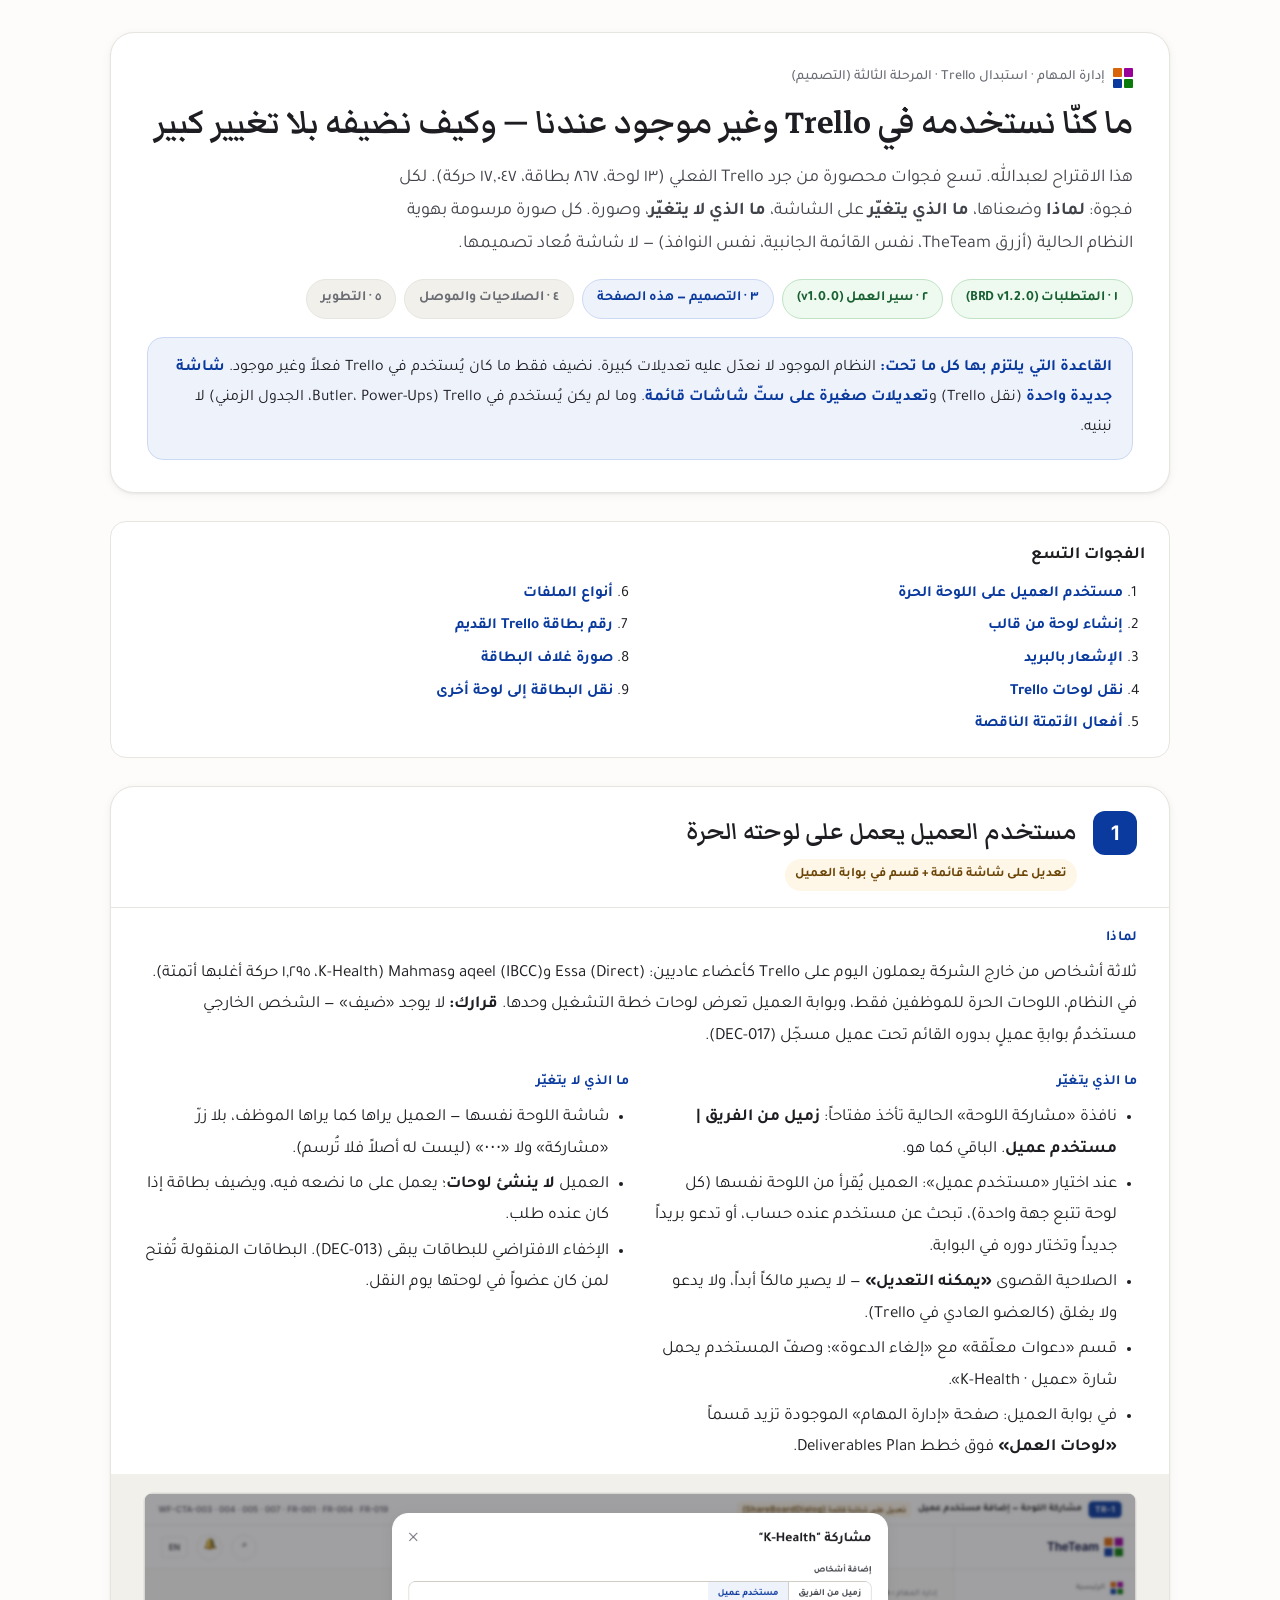
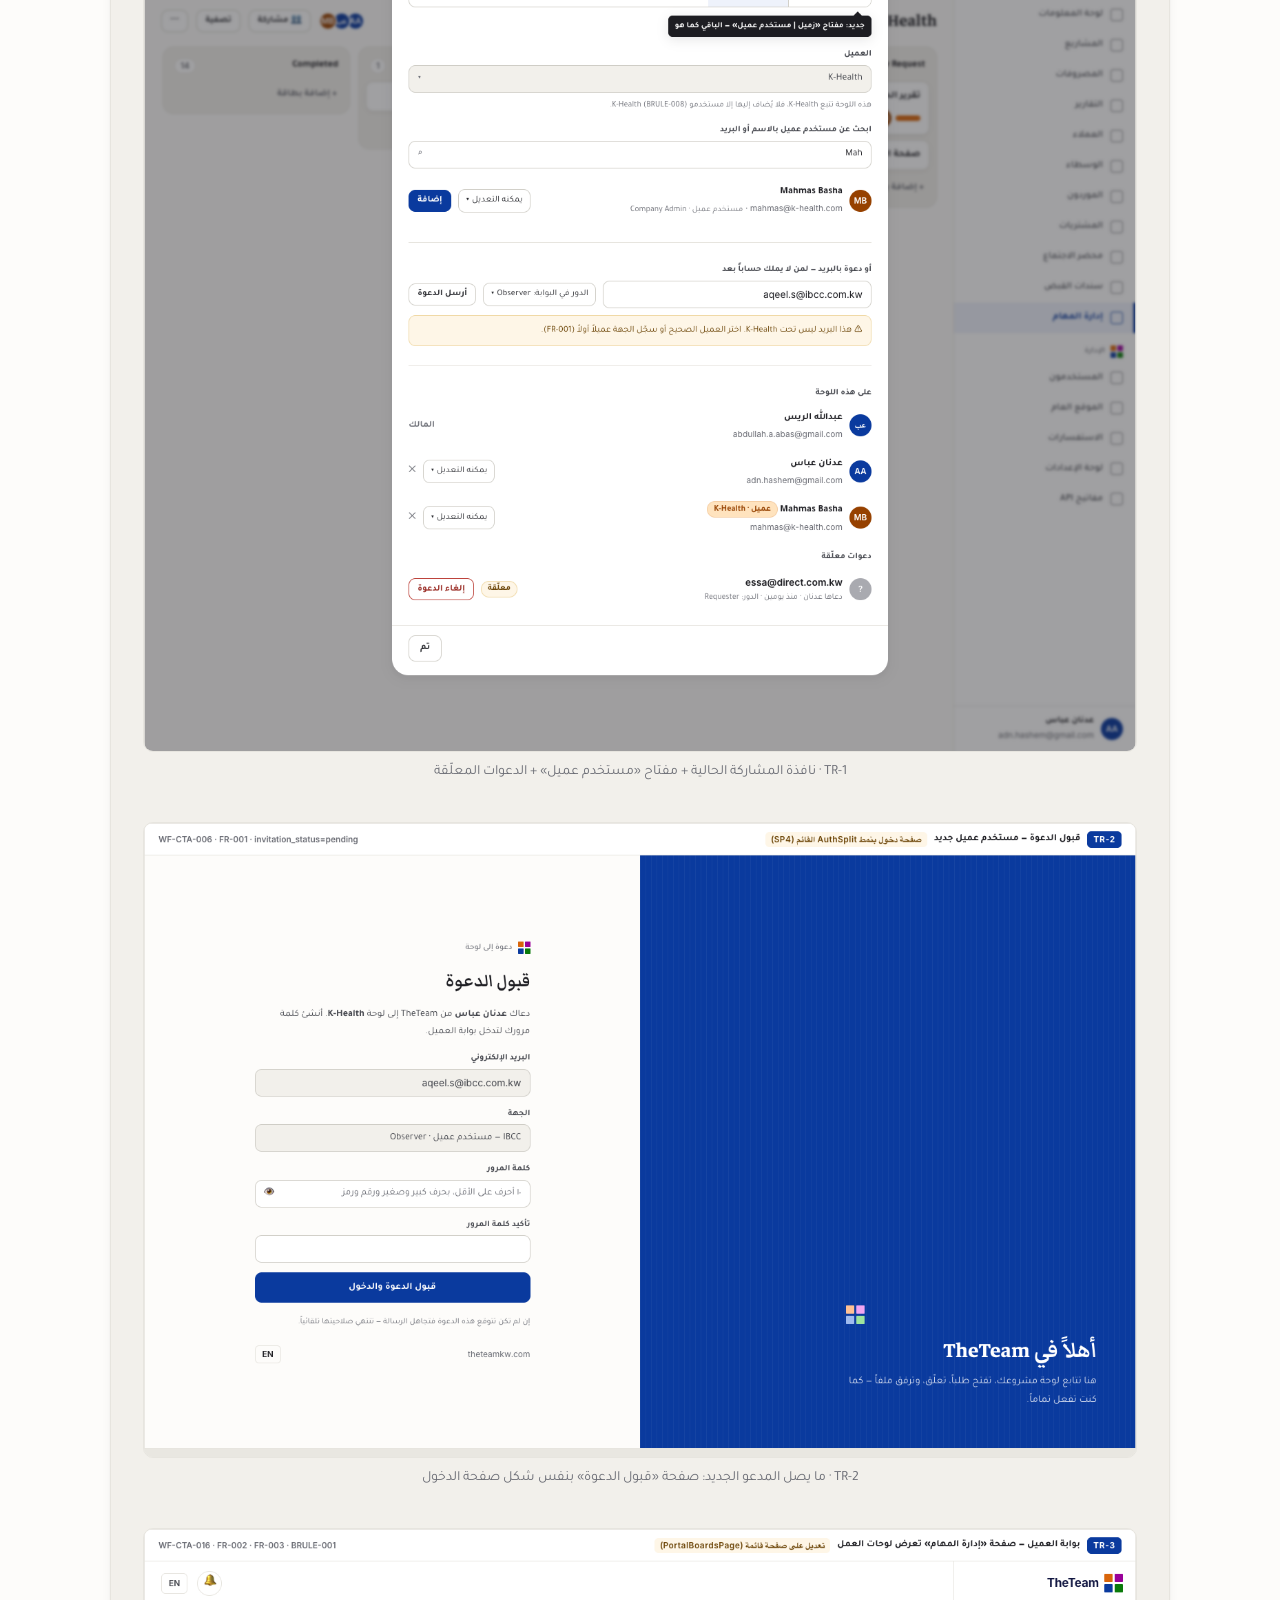
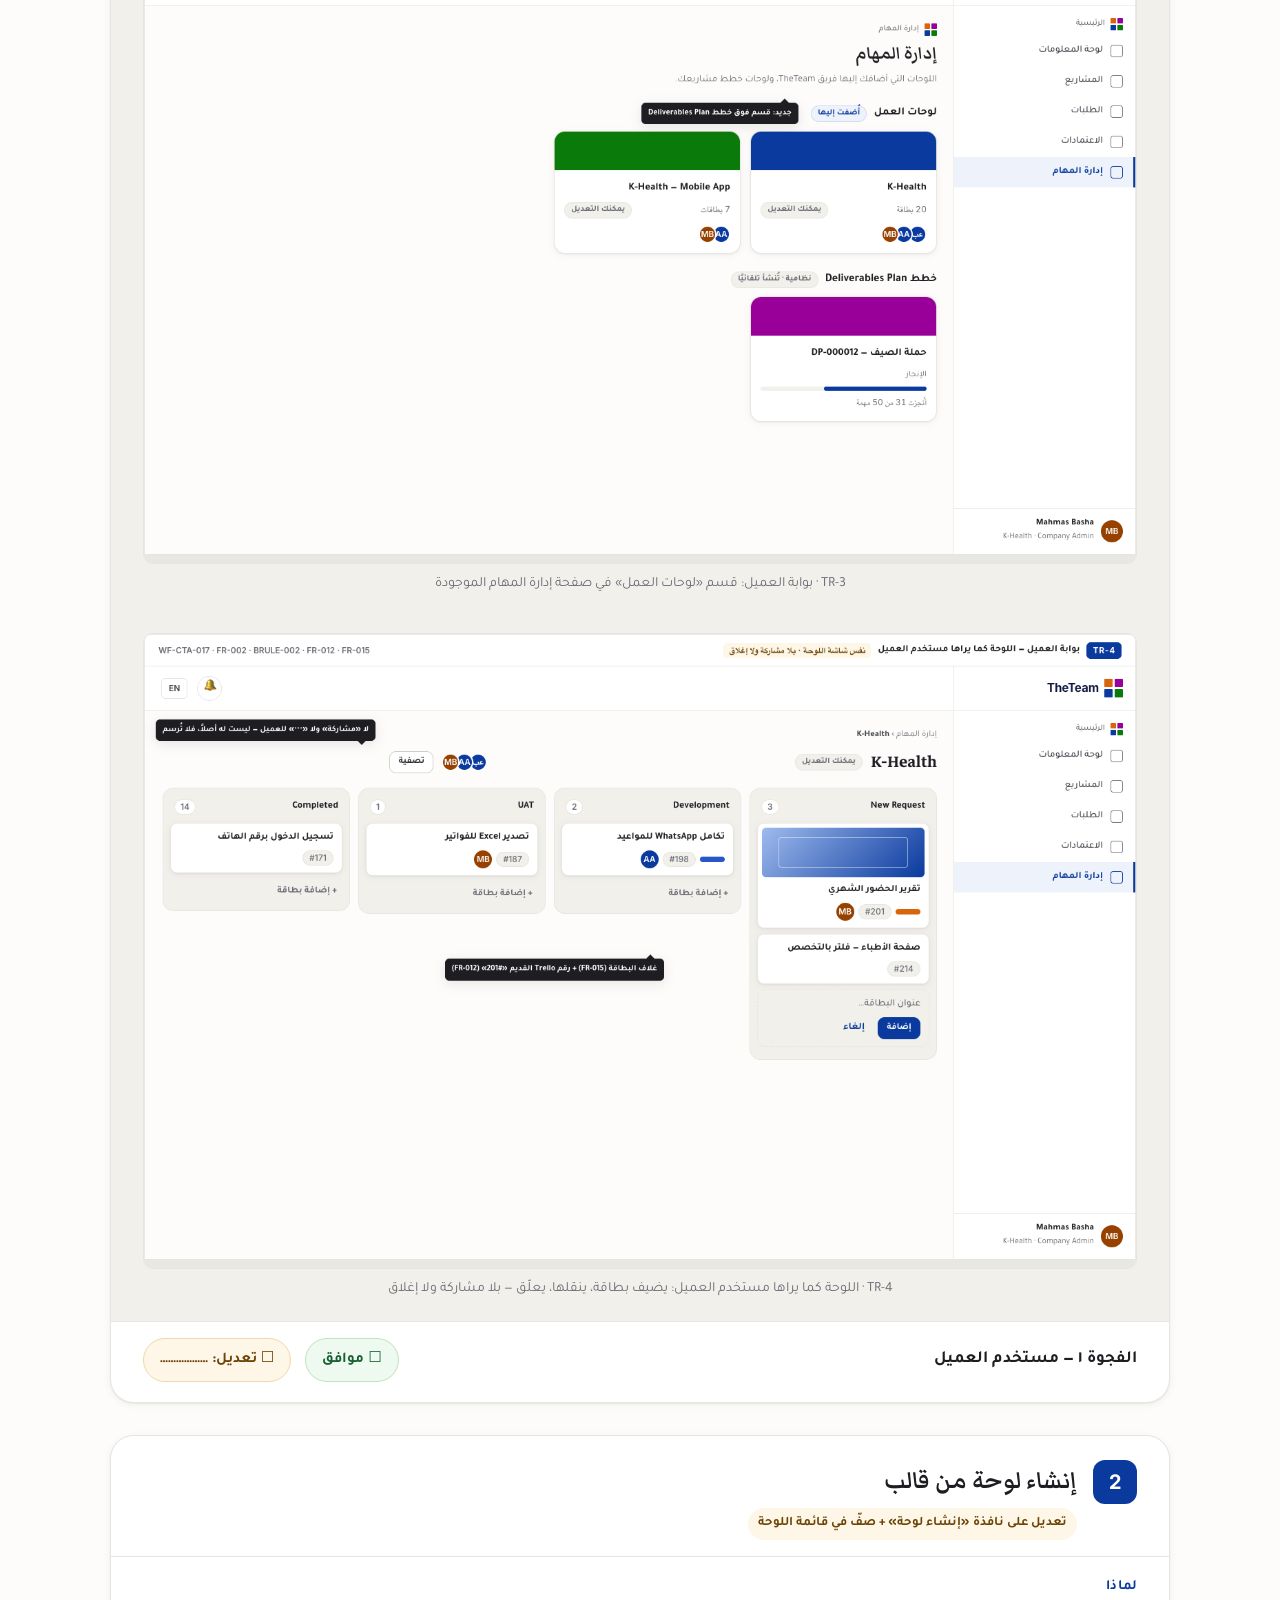
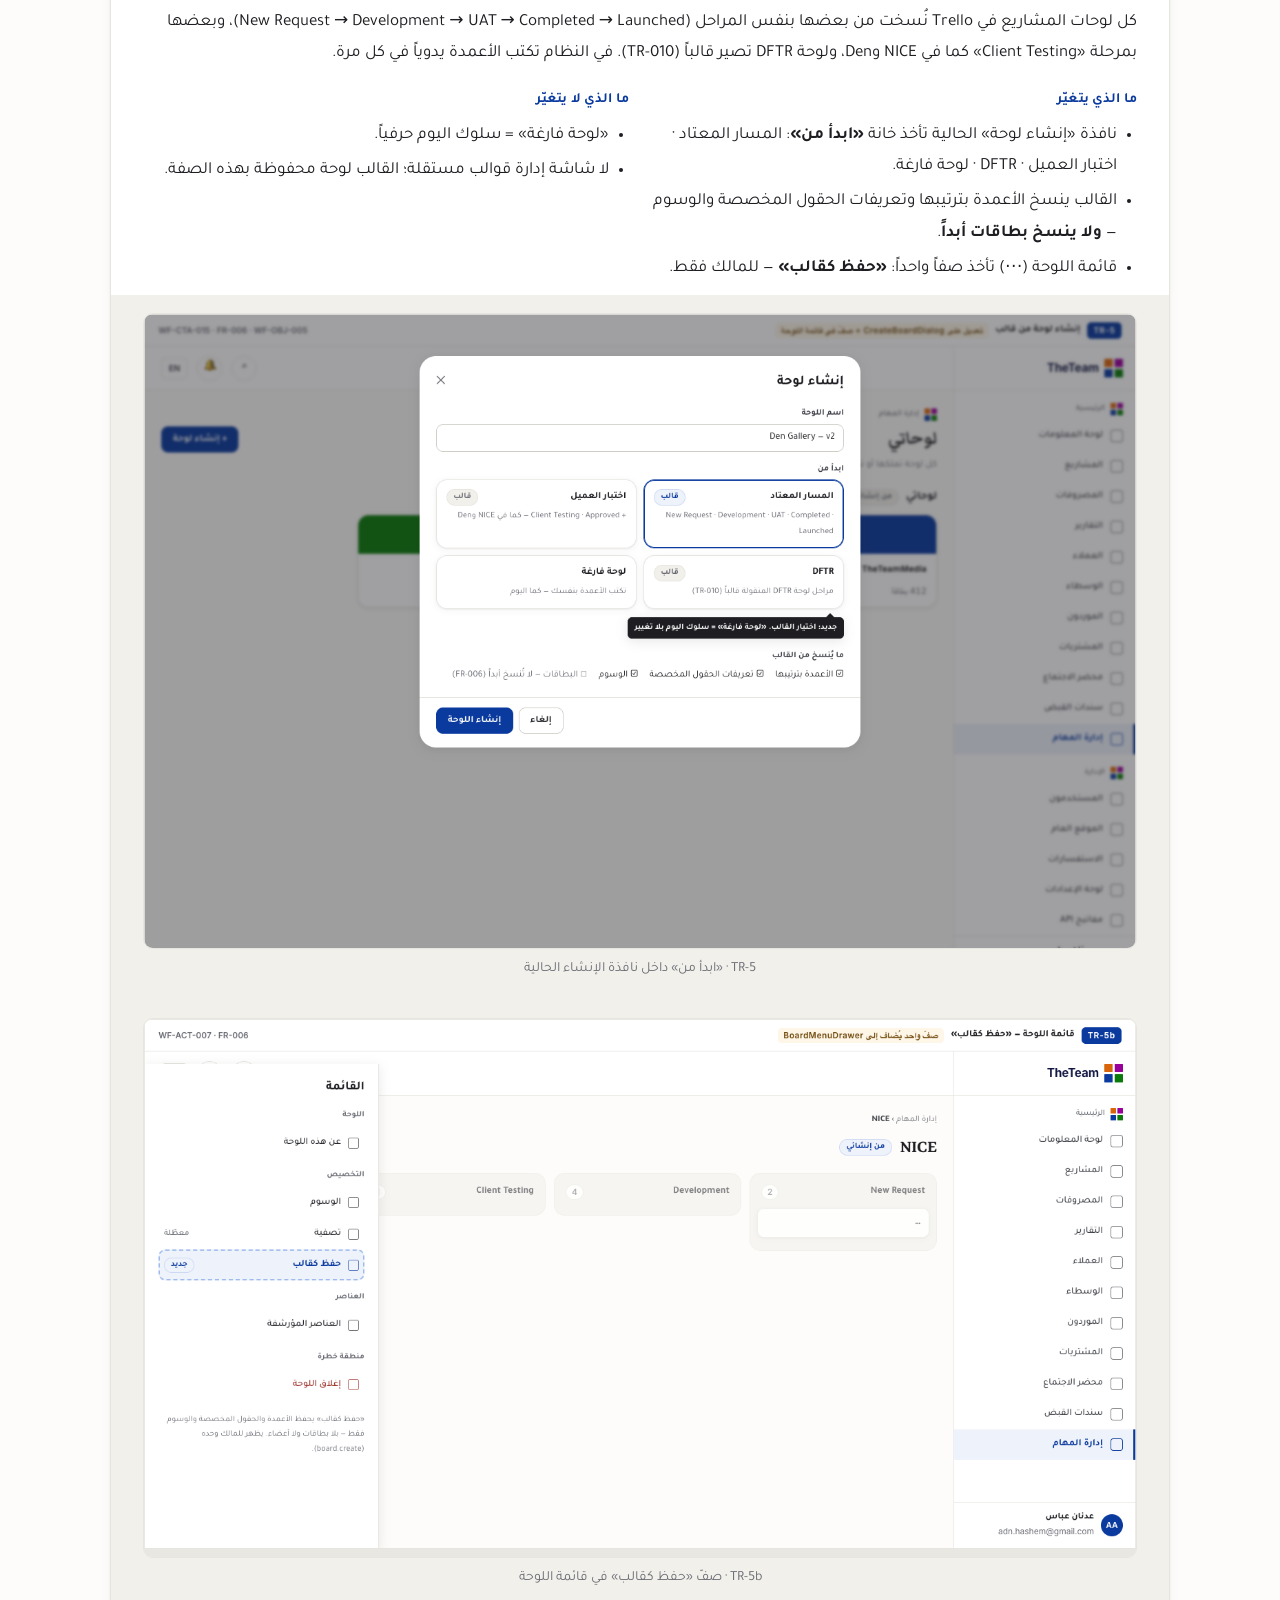
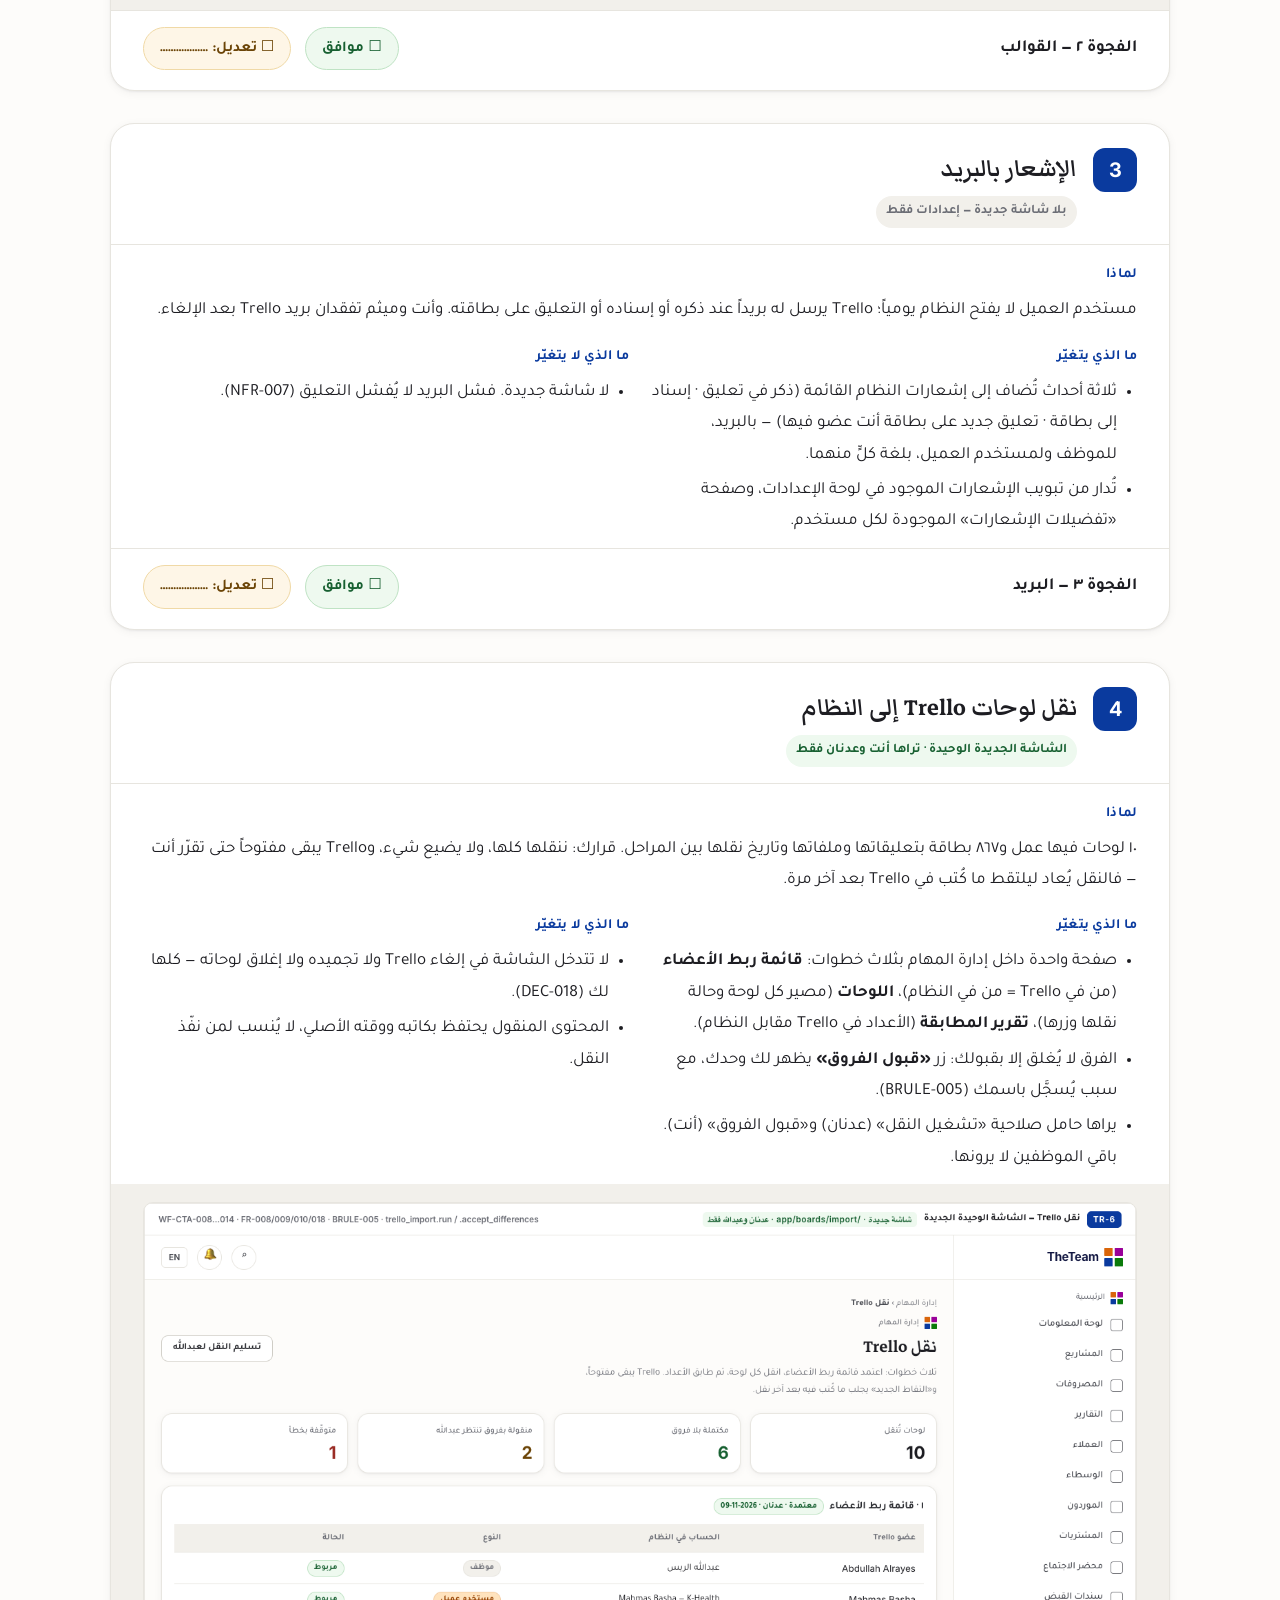
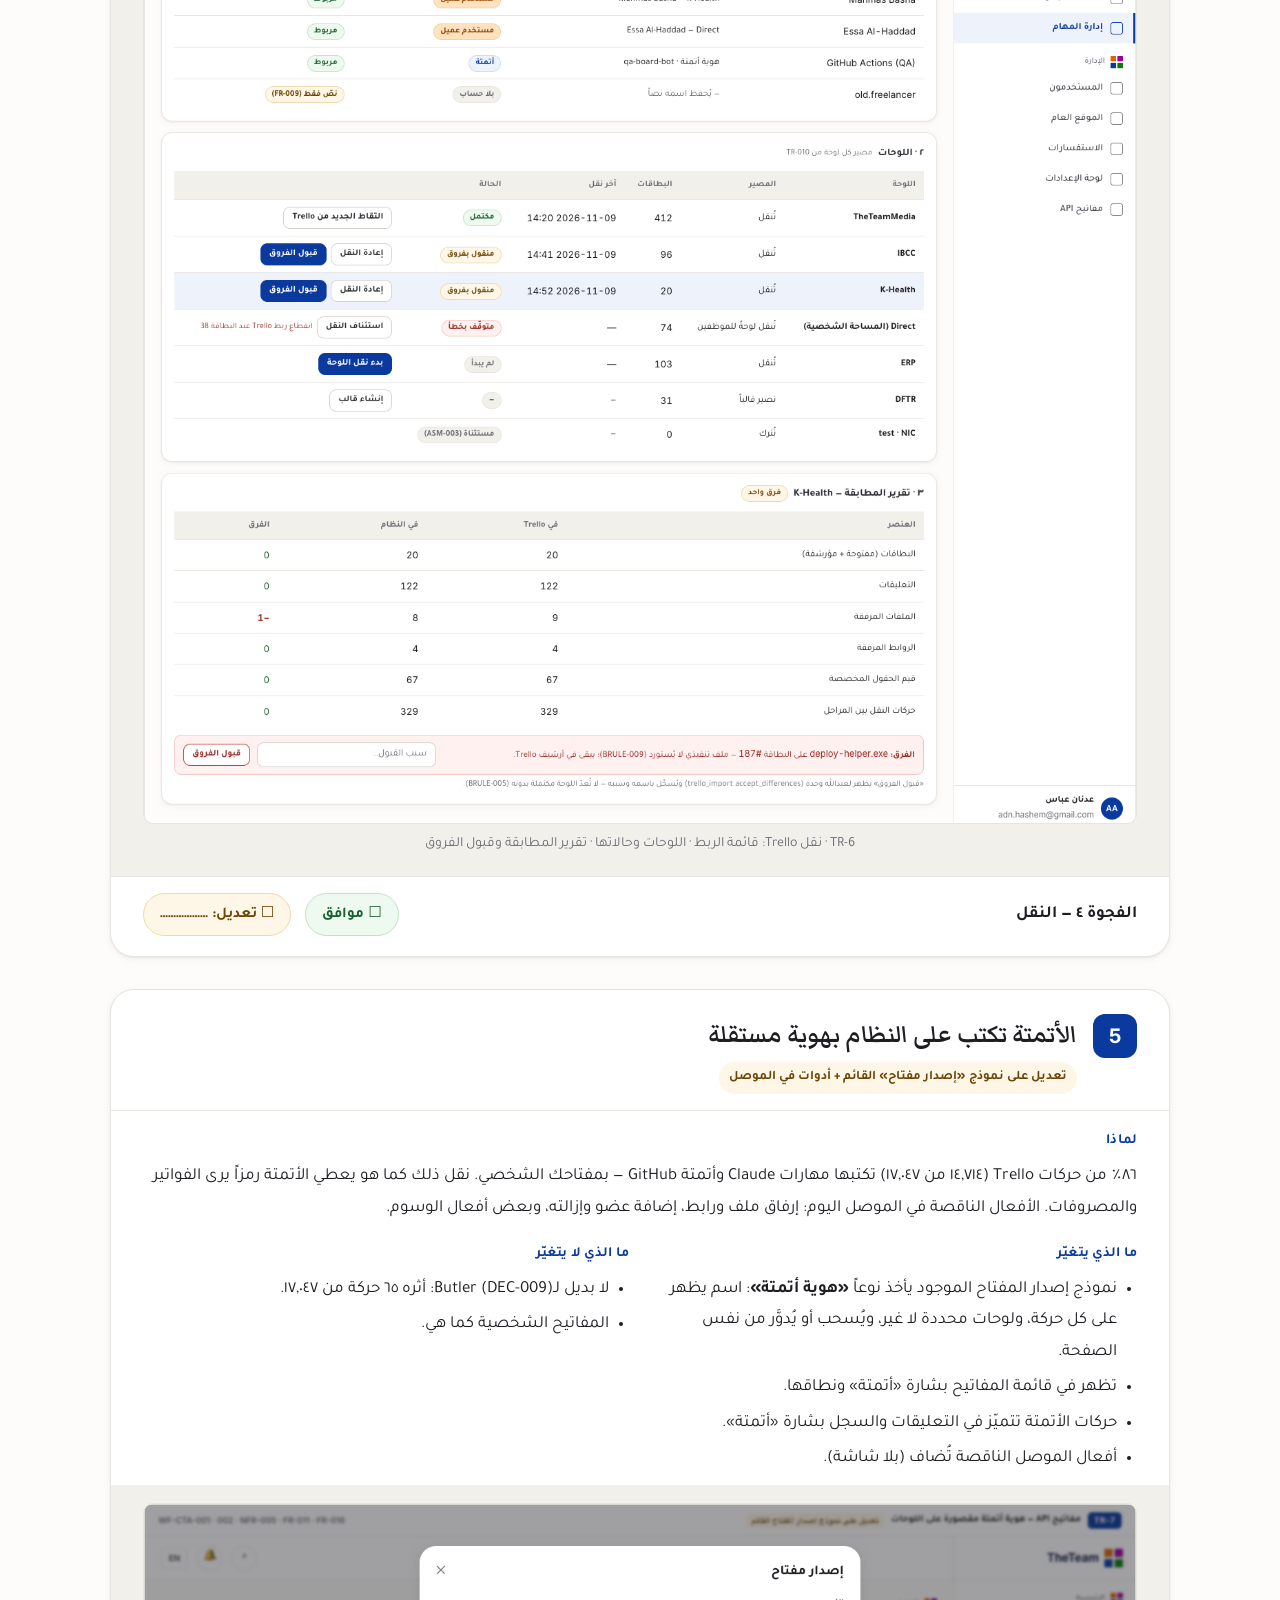
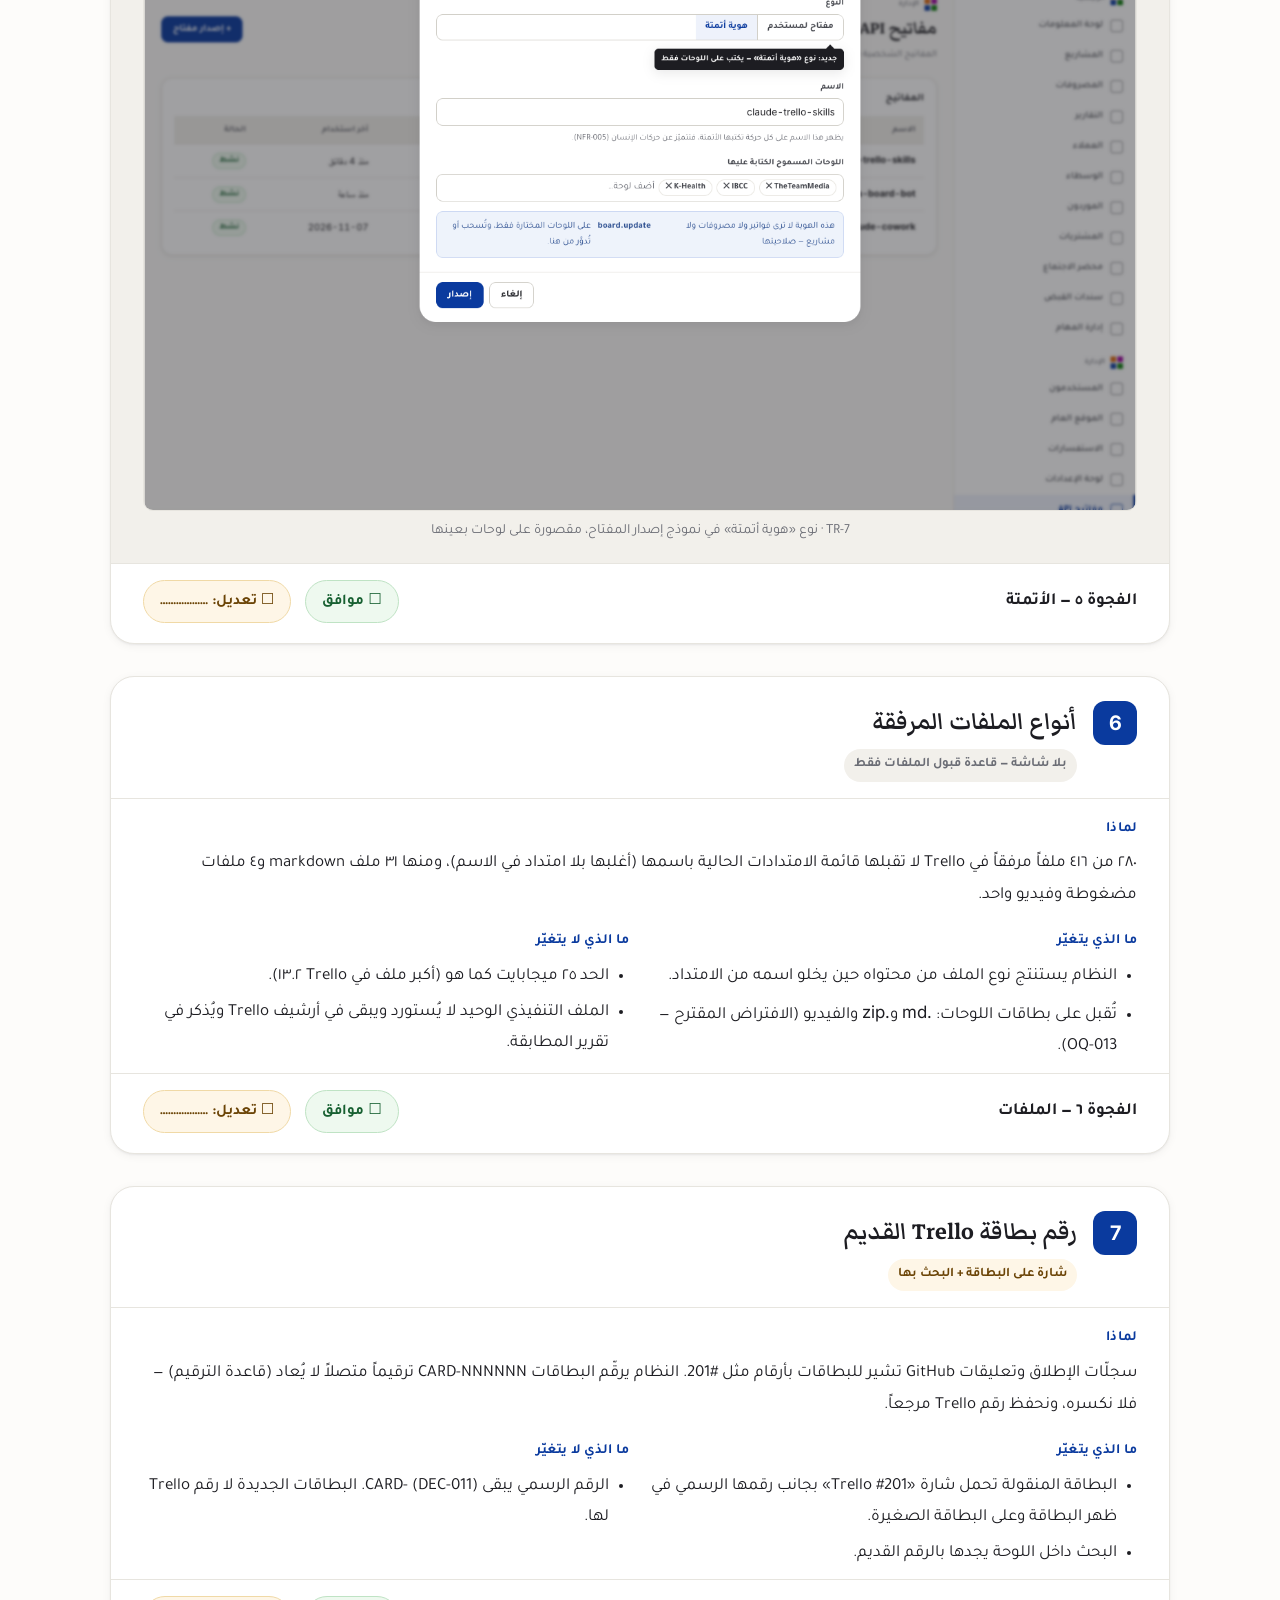
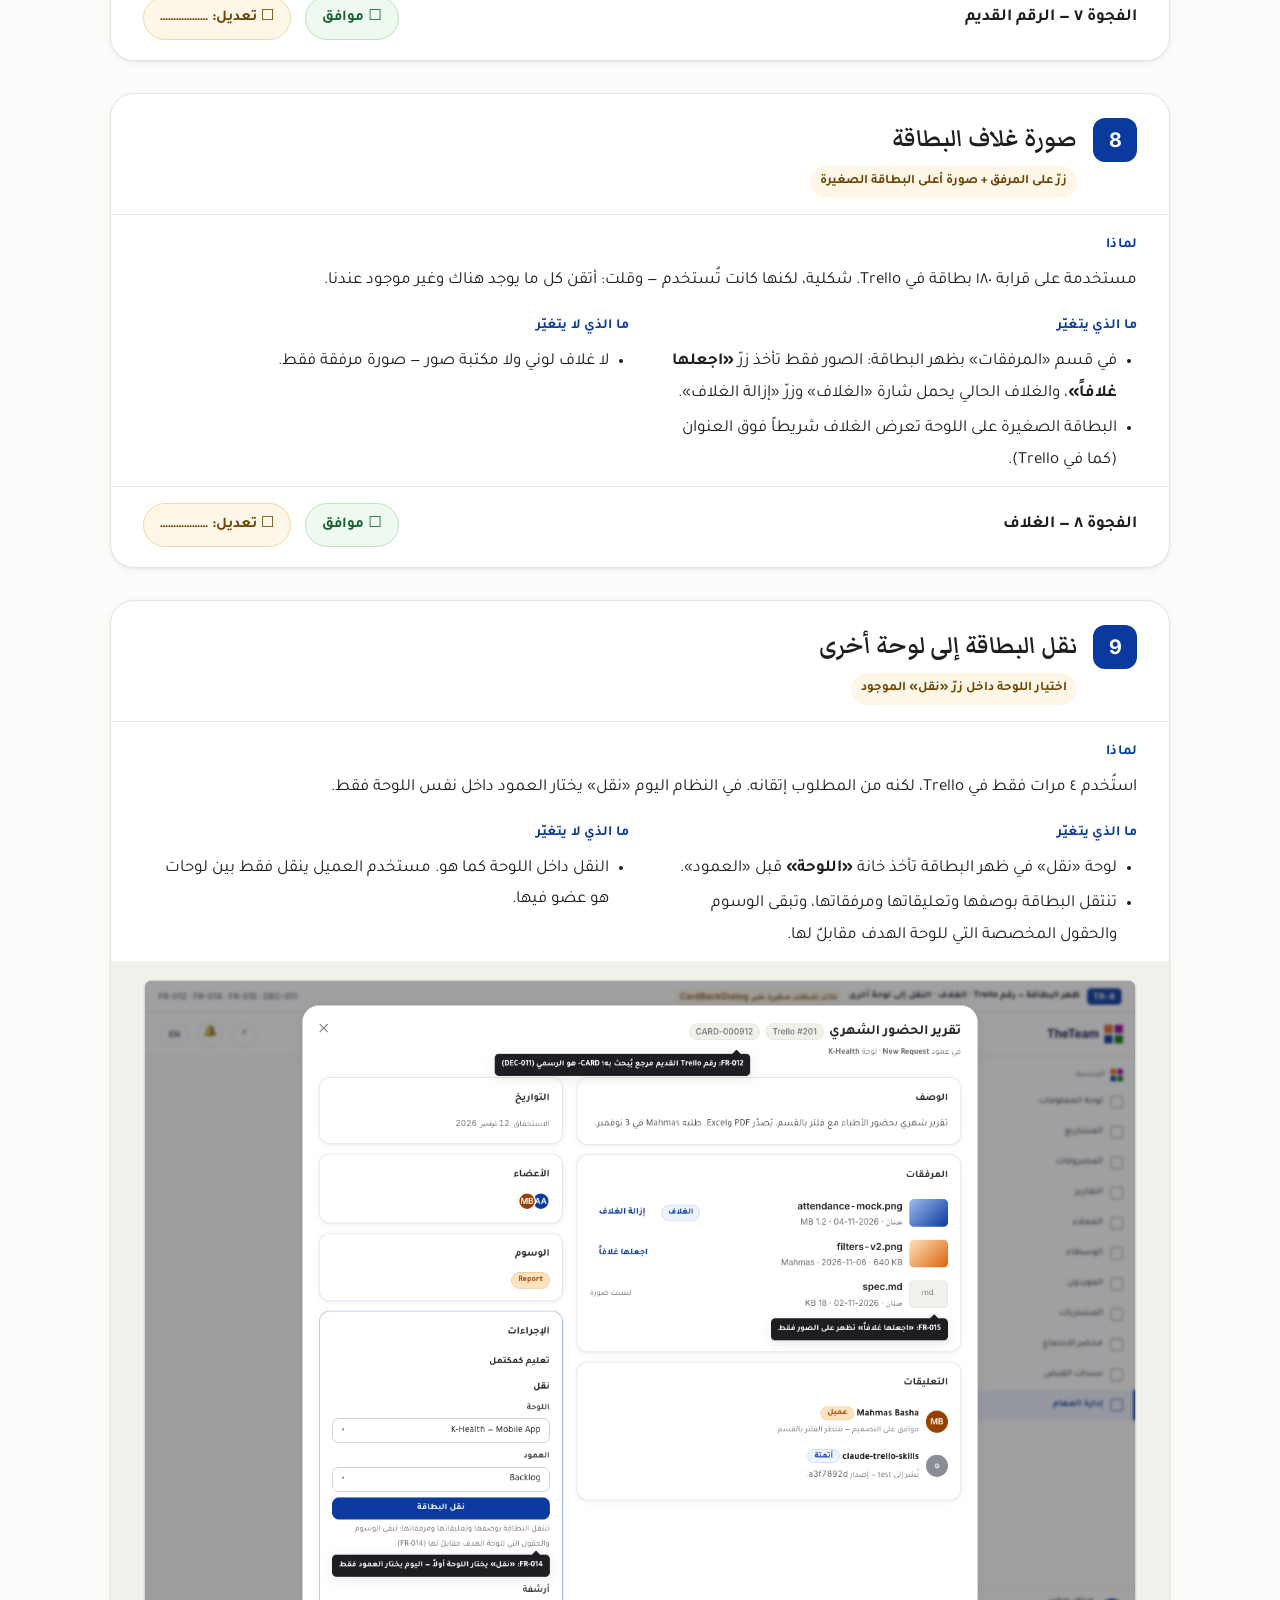
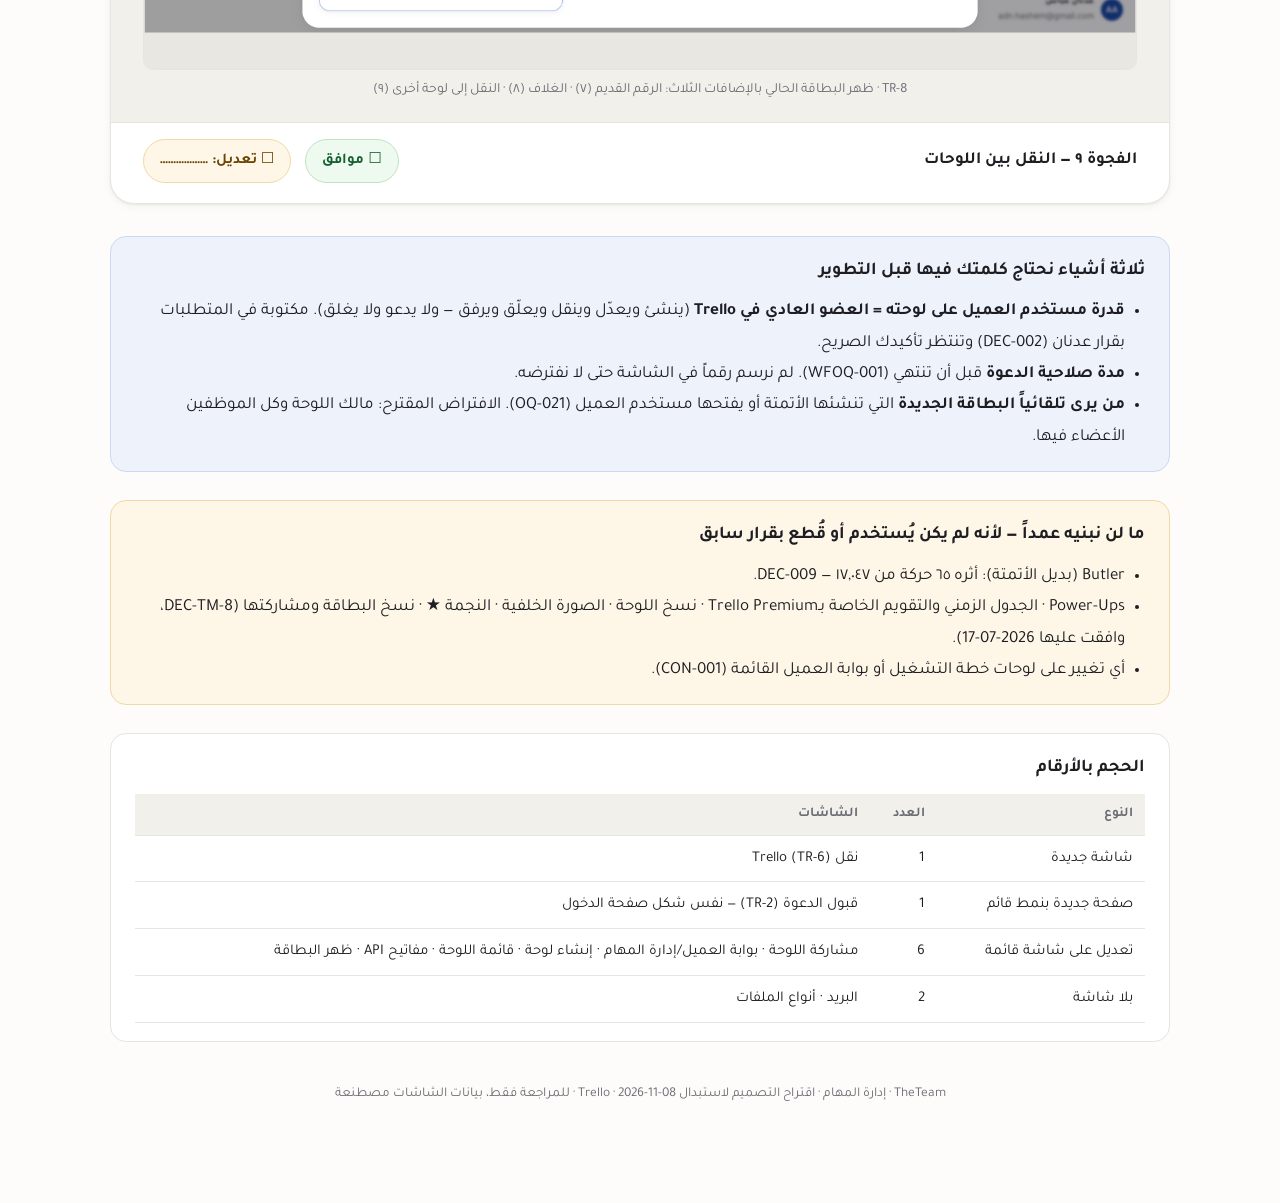
==== index.html @ 4e48c22f "Trello replacement — design proposal for review (synthetic data)" ====
<!doctype html>
<html lang="ar" dir="rtl">
<head>
<meta charset="utf-8">
<meta name="viewport" content="width=device-width, initial-scale=1">
<meta name="robots" content="noindex, nofollow">
<title>استبدال Trello — اقتراح التصميم (للمراجعة)</title>
<link rel="preconnect" href="https://fonts.googleapis.com">
<link rel="preconnect" href="https://fonts.gstatic.com" crossorigin>
<link href="https://fonts.googleapis.com/css2?family=Inter:wght@400;500;600;700&family=Tajawal:wght@400;500;700&family=Markazi+Text:wght@600;700&display=swap" rel="stylesheet">
<style>
  :root{--blue:#0A3A9E;--blue-h:#012A83;--blue-50:#EEF2FB;--blue-200:#CDD9F3;--page:#FDFCFA;--surface:#FFFFFF;--line:#E7E5DF;--ink:#1D1D22;--ink-2:#41434A;--muted:#6B6D75;--n100:#F2F0EB;
    --orange-50:#FFE3BE;--orange-600:#964100;--green-50:#DEFFDA;--green-600:#0A7A0A;--magenta-600:#990099;--orange-500:#D9650A;
    --success-50:#EEF9EF;--success-700:#176031;--warning-50:#FEF6E7;--warning-800:#6B4406;--danger-50:#FEF1F0;--danger-700:#9A2C25;
    --r-md:10px;--r-lg:16px;--r-xl:24px;--shadow-1:0 1px 2px rgb(29 29 34 / .06),0 2px 10px rgb(29 29 34 / .05)}
  *{box-sizing:border-box}
  body{margin:0;background:var(--page);color:var(--ink);font-family:"Tajawal",system-ui,sans-serif;font-size:17px;line-height:1.85;-webkit-font-smoothing:antialiased}
  .latin{font-family:"Inter",system-ui,sans-serif}
  .wrap{max-width:1100px;margin:0 auto;padding:32px 20px 96px}
  .mark{display:inline-grid;grid-template-columns:repeat(2,9px);grid-auto-rows:9px;gap:2px;direction:ltr;vertical-align:middle}
  .mark i{display:block;border-radius:1px}.mark i:nth-child(1){background:var(--orange-500)}.mark i:nth-child(2){background:var(--magenta-600)}.mark i:nth-child(3){background:var(--blue)}.mark i:nth-child(4){background:var(--green-600)}
  .eyebrow{display:flex;align-items:center;gap:8px;color:var(--muted);font-size:14px;font-weight:500}
  h1{font:600 42px/1.35 "Markazi Text",serif;margin:4px 0 10px}
  h2{font:600 30px/1.4 "Markazi Text",serif;margin:0}
  .lede{color:var(--ink-2);font-size:18px;margin:0 0 18px;max-width:75ch}
  header.hero{background:var(--surface);border:1px solid var(--line);border-radius:var(--r-xl);padding:32px 36px;margin-bottom:28px;box-shadow:var(--shadow-1)}
  .steps{display:flex;gap:8px;flex-wrap:wrap;padding:0;margin:0;list-style:none}
  .steps li{font-size:14px;font-weight:600;padding:6px 14px;border-radius:999px;background:var(--n100);color:var(--muted);border:1px solid var(--line)}
  .steps li.done{background:var(--success-50);color:var(--success-700);border-color:#BFE3C4}
  .steps li.now{background:var(--blue-50);color:var(--blue);border-color:var(--blue-200)}
  .rule{border:1px solid var(--blue-200);background:var(--blue-50);border-radius:var(--r-lg);padding:16px 20px;margin:18px 0 0;font-size:16px}
  .rule b{color:var(--blue)}
  .toc{background:var(--surface);border:1px solid var(--line);border-radius:var(--r-lg);padding:18px 24px;margin-bottom:28px}
  .toc ol{margin:8px 0 0;padding-inline-start:22px;columns:2;column-gap:32px}
  .toc li{margin:0 0 4px;font-size:15.5px}
  .toc a{color:var(--blue);text-decoration:none;font-weight:600}
  section.gap{background:var(--surface);border:1px solid var(--line);border-radius:var(--r-xl);margin:0 0 32px;overflow:hidden;box-shadow:var(--shadow-1)}
  .gh{padding:24px 32px 16px;border-bottom:1px solid var(--line);display:flex;align-items:flex-start;gap:16px;flex-wrap:wrap}
  .gh .n{font:700 20px/1 "Inter",sans-serif;color:#fff;background:var(--blue);width:44px;height:44px;border-radius:12px;display:flex;align-items:center;justify-content:center;flex:none}
  .gh .t{flex:1;min-width:260px}
  .gh .kind{display:inline-block;font-size:13px;font-weight:700;padding:4px 10px;border-radius:999px;margin-top:6px}
  .kind.mod{background:var(--warning-50);color:var(--warning-800)} .kind.new{background:var(--success-50);color:var(--success-700)} .kind.none{background:var(--n100);color:var(--muted)}
  .why{padding:18px 32px 0}
  .why h4,.what h4,.not h4{margin:0 0 6px;font-size:14px;color:var(--blue);font-weight:700;letter-spacing:.01em}
  .cols2{display:grid;grid-template-columns:1fr 1fr;gap:22px;padding:18px 32px 6px}
  @media(max-width:760px){.cols2{grid-template-columns:1fr}.toc ol{columns:1}h1{font-size:34px}}
  .cols2 ul{margin:0;padding-inline-start:20px}.cols2 li{margin-bottom:4px}
  figure{margin:0;padding:18px 32px;background:var(--n100)}
  figure img{display:block;width:100%;height:auto;border:1px solid var(--line);border-radius:var(--r-md);background:#fff}
  figcaption{color:var(--muted);font-size:14px;margin-top:8px;text-align:center}
  .decide{display:flex;align-items:center;gap:14px;padding:16px 32px 20px;border-top:1px solid var(--line);flex-wrap:wrap}
  .decide .q{font-weight:700;flex:1;min-width:200px}
  .opt{display:inline-flex;align-items:center;gap:8px;border:1.5px solid var(--line);border-radius:999px;padding:7px 16px;font-weight:600;font-size:15px}
  .opt.ok{border-color:#BFE3C4;color:var(--success-700);background:var(--success-50)}
  .opt.ed{border-color:#F0D9A6;color:var(--warning-800);background:var(--warning-50)}
  .src{font-size:13.5px;color:var(--muted)}
  .src code{font-family:"Inter",monospace;font-size:12.5px;background:var(--n100);padding:1px 6px;border-radius:4px}
  .callout{border:1px solid var(--line);border-radius:var(--r-lg);padding:18px 24px;margin:0 0 28px;background:var(--surface)}
  .callout.ask{border-color:var(--blue-200);background:var(--blue-50)}
  .callout.warn{border-color:#F0D9A6;background:var(--warning-50)}
  .callout h3{margin:0 0 8px;font-size:18px}
  .callout ul{margin:0;padding-inline-start:20px}
  table{width:100%;border-collapse:collapse;font-size:15px}
  th{text-align:start;background:var(--n100);padding:8px 12px;border-bottom:1px solid var(--line);font-size:13.5px;color:var(--muted)}
  td{padding:9px 12px;border-bottom:1px solid var(--line);vertical-align:top}
  footer{color:var(--muted);font-size:13.5px;text-align:center;margin-top:40px}
</style>
</head>
<body>
<div class="wrap">

<header class="hero">
  <div class="eyebrow"><span class="mark"><i></i><i></i><i></i><i></i></span>إدارة المهام · استبدال Trello · المرحلة الثالثة (التصميم)</div>
  <h1>ما كنّا نستخدمه في Trello وغير موجود عندنا — وكيف نضيفه بلا تغيير كبير</h1>
  <p class="lede">هذا الاقتراح لعبدالله. تسع فجوات محصورة من جرد Trello الفعلي (١٣ لوحة، ٨٦٧ بطاقة، ١٧,٠٤٧ حركة). لكل فجوة: <b>لماذا</b> وضعناها، <b>ما الذي يتغيّر</b> على الشاشة، <b>ما الذي لا يتغيّر</b>، وصورة. كل صورة مرسومة بهوية النظام الحالية (أزرق TheTeam، نفس القائمة الجانبية، نفس النوافذ) — لا شاشة مُعاد تصميمها.</p>
  <ul class="steps"><li class="done">١ · المتطلبات (BRD v1.2.0)</li><li class="done">٢ · سير العمل (v1.0.0)</li><li class="now">٣ · التصميم — هذه الصفحة</li><li>٤ · الصلاحيات والموصل</li><li>٥ · التطوير</li></ul>
  <div class="rule"><b>القاعدة التي يلتزم بها كل ما تحت:</b> النظام الموجود لا نعدّل عليه تعديلات كبيرة. نضيف فقط ما كان يُستخدم في Trello فعلاً وغير موجود. <b>شاشة جديدة واحدة</b> (نقل Trello) و<b>تعديلات صغيرة على ستّ شاشات قائمة</b>. وما لم يكن يُستخدم في Trello (Butler، Power-Ups، الجدول الزمني) لا نبنيه.</div>
</header>

<div class="toc"><b>الفجوات التسع</b>
  <ol>
    <li><a href="#g1">مستخدم العميل على اللوحة الحرة</a></li>
    <li><a href="#g2">إنشاء لوحة من قالب</a></li>
    <li><a href="#g3">الإشعار بالبريد</a></li>
    <li><a href="#g4">نقل لوحات Trello</a></li>
    <li><a href="#g5">أفعال الأتمتة الناقصة</a></li>
    <li><a href="#g6">أنواع الملفات</a></li>
    <li><a href="#g7">رقم بطاقة Trello القديم</a></li>
    <li><a href="#g8">صورة غلاف البطاقة</a></li>
    <li><a href="#g9">نقل البطاقة إلى لوحة أخرى</a></li>
  </ol>
</div>

<!-- ───────────── الفجوة ١ ───────────── -->
<section class="gap" id="g1">
  <div class="gh"><span class="n">1</span><div class="t"><h2>مستخدم العميل يعمل على لوحته الحرة</h2><span class="kind mod">تعديل على شاشة قائمة + قسم في بوابة العميل</span></div></div>
  <div class="why"><h4>لماذا</h4><p style="margin:0">ثلاثة أشخاص من خارج الشركة يعملون اليوم على Trello كأعضاء عاديين: Essa (Direct) وaqeel (IBCC) وMahmas (K-Health، ١,٢٩٥ حركة أغلبها أتمتة). في النظام، اللوحات الحرة للموظفين فقط، وبوابة العميل تعرض لوحات خطة التشغيل وحدها. <b>قرارك:</b> لا يوجد «ضيف» — الشخص الخارجي مستخدمُ بوابةِ عميلٍ بدوره القائم تحت عميل مسجّل (DEC-017).</p></div>
  <div class="cols2">
    <div class="what"><h4>ما الذي يتغيّر</h4><ul>
      <li>نافذة «مشاركة اللوحة» الحالية تأخذ مفتاحاً: <b>زميل من الفريق | مستخدم عميل</b>. الباقي كما هو.</li>
      <li>عند اختيار «مستخدم عميل»: العميل يُقرأ من اللوحة نفسها (كل لوحة تتبع جهة واحدة)، تبحث عن مستخدم عنده حساب، أو تدعو بريداً جديداً وتختار دوره في البوابة.</li>
      <li>الصلاحية القصوى <b>«يمكنه التعديل»</b> — لا يصير مالكاً أبداً، ولا يدعو ولا يغلق (كالعضو العادي في Trello).</li>
      <li>قسم «دعوات معلّقة» مع «إلغاء الدعوة»؛ وصفّ المستخدم يحمل شارة «عميل · K-Health».</li>
      <li>في بوابة العميل: صفحة «إدارة المهام» الموجودة تزيد قسماً <b>«لوحات العمل»</b> فوق خطط Deliverables Plan.</li>
    </ul></div>
    <div class="not"><h4>ما الذي لا يتغيّر</h4><ul>
      <li>شاشة اللوحة نفسها — العميل يراها كما يراها الموظف، بلا زرّ «مشاركة» ولا «⋯» (ليست له أصلاً فلا تُرسم).</li>
      <li>العميل <b>لا ينشئ لوحات</b>؛ يعمل على ما نضعه فيه، ويضيف بطاقة إذا كان عنده طلب.</li>
      <li>الإخفاء الافتراضي للبطاقات يبقى (DEC-013). البطاقات المنقولة تُفتح لمن كان عضواً في لوحتها يوم النقل.</li>
    </ul></div>
  </div>
  <figure><img src="img/TR-1.png" alt="نافذة مشاركة اللوحة مع مفتاح زميل / مستخدم عميل"><figcaption>TR-1 · نافذة المشاركة الحالية + مفتاح «مستخدم عميل» + الدعوات المعلّقة</figcaption></figure>
  <figure><img src="img/TR-2.png" alt="صفحة قبول الدعوة"><figcaption>TR-2 · ما يصل المدعو الجديد: صفحة «قبول الدعوة» بنفس شكل صفحة الدخول</figcaption></figure>
  <figure><img src="img/TR-3.png" alt="صفحة إدارة المهام في بوابة العميل مع قسم لوحات العمل"><figcaption>TR-3 · بوابة العميل: قسم «لوحات العمل» في صفحة إدارة المهام الموجودة</figcaption></figure>
  <figure><img src="img/TR-4.png" alt="اللوحة كما يراها مستخدم العميل"><figcaption>TR-4 · اللوحة كما يراها مستخدم العميل: يضيف بطاقة، ينقلها، يعلّق — بلا مشاركة ولا إغلاق</figcaption></figure>
  <div class="decide"><span class="q">الفجوة ١ — مستخدم العميل</span><span class="opt ok">☐ موافق</span><span class="opt ed">☐ تعديل: ………………</span></div>
</section>

<!-- ───────────── الفجوة ٢ ───────────── -->
<section class="gap" id="g2">
  <div class="gh"><span class="n">2</span><div class="t"><h2>إنشاء لوحة من قالب</h2><span class="kind mod">تعديل على نافذة «إنشاء لوحة» + صفّ في قائمة اللوحة</span></div></div>
  <div class="why"><h4>لماذا</h4><p style="margin:0">كل لوحات المشاريع في Trello نُسخت من بعضها بنفس المراحل (New Request → Development → UAT → Completed → Launched)، وبعضها بمرحلة «Client Testing» كما في NICE وDen، ولوحة DFTR تصير قالباً (TR-010). في النظام تكتب الأعمدة يدوياً في كل مرة.</p></div>
  <div class="cols2">
    <div class="what"><h4>ما الذي يتغيّر</h4><ul>
      <li>نافذة «إنشاء لوحة» الحالية تأخذ خانة <b>«ابدأ من»</b>: المسار المعتاد · اختبار العميل · DFTR · لوحة فارغة.</li>
      <li>القالب ينسخ الأعمدة بترتيبها وتعريفات الحقول المخصصة والوسوم — <b>ولا ينسخ بطاقات أبداً</b>.</li>
      <li>قائمة اللوحة (⋯) تأخذ صفاً واحداً: <b>«حفظ كقالب»</b> — للمالك فقط.</li>
    </ul></div>
    <div class="not"><h4>ما الذي لا يتغيّر</h4><ul><li>«لوحة فارغة» = سلوك اليوم حرفياً.</li><li>لا شاشة إدارة قوالب مستقلة؛ القالب لوحة محفوظة بهذه الصفة.</li></ul></div>
  </div>
  <figure><img src="img/TR-5.png" alt="نافذة إنشاء لوحة مع اختيار القالب"><figcaption>TR-5 · «ابدأ من» داخل نافذة الإنشاء الحالية</figcaption></figure>
  <figure><img src="img/TR-5b.png" alt="قائمة اللوحة مع صف حفظ كقالب"><figcaption>TR-5b · صفّ «حفظ كقالب» في قائمة اللوحة</figcaption></figure>
  <div class="decide"><span class="q">الفجوة ٢ — القوالب</span><span class="opt ok">☐ موافق</span><span class="opt ed">☐ تعديل: ………………</span></div>
</section>

<!-- ───────────── الفجوة ٣ ───────────── -->
<section class="gap" id="g3">
  <div class="gh"><span class="n">3</span><div class="t"><h2>الإشعار بالبريد</h2><span class="kind none">بلا شاشة جديدة — إعدادات فقط</span></div></div>
  <div class="why"><h4>لماذا</h4><p style="margin:0">مستخدم العميل لا يفتح النظام يومياً؛ Trello يرسل له بريداً عند ذكره أو إسناده أو التعليق على بطاقته. وأنت وميثم تفقدان بريد Trello بعد الإلغاء.</p></div>
  <div class="cols2">
    <div class="what"><h4>ما الذي يتغيّر</h4><ul><li>ثلاثة أحداث تُضاف إلى إشعارات النظام القائمة (ذكر في تعليق · إسناد إلى بطاقة · تعليق جديد على بطاقة أنت عضو فيها) — بالبريد، للموظف ولمستخدم العميل، بلغة كلٍّ منهما.</li><li>تُدار من تبويب الإشعارات الموجود في لوحة الإعدادات، وصفحة «تفضيلات الإشعارات» الموجودة لكل مستخدم.</li></ul></div>
    <div class="not"><h4>ما الذي لا يتغيّر</h4><ul><li>لا شاشة جديدة. فشل البريد لا يُفشل التعليق (NFR-007).</li></ul></div>
  </div>
  <div class="decide"><span class="q">الفجوة ٣ — البريد</span><span class="opt ok">☐ موافق</span><span class="opt ed">☐ تعديل: ………………</span></div>
</section>

<!-- ───────────── الفجوة ٤ ───────────── -->
<section class="gap" id="g4">
  <div class="gh"><span class="n">4</span><div class="t"><h2>نقل لوحات Trello إلى النظام</h2><span class="kind new">الشاشة الجديدة الوحيدة · تراها أنت وعدنان فقط</span></div></div>
  <div class="why"><h4>لماذا</h4><p style="margin:0">١٠ لوحات فيها عمل و٨٦٧ بطاقة بتعليقاتها وملفاتها وتاريخ نقلها بين المراحل. قرارك: ننقلها كلها، ولا يضيع شيء، وTrello يبقى مفتوحاً حتى تقرّر أنت — فالنقل يُعاد ليلتقط ما كُتب في Trello بعد آخر مرة.</p></div>
  <div class="cols2">
    <div class="what"><h4>ما الذي يتغيّر</h4><ul>
      <li>صفحة واحدة داخل إدارة المهام بثلاث خطوات: <b>قائمة ربط الأعضاء</b> (من في Trello = من في النظام)، <b>اللوحات</b> (مصير كل لوحة وحالة نقلها وزرها)، <b>تقرير المطابقة</b> (الأعداد في Trello مقابل النظام).</li>
      <li>الفرق لا يُغلق إلا بقبولك: زر <b>«قبول الفروق»</b> يظهر لك وحدك، مع سبب يُسجَّل باسمك (BRULE-005).</li>
      <li>يراها حامل صلاحية «تشغيل النقل» (عدنان) و«قبول الفروق» (أنت). باقي الموظفين لا يرونها.</li>
    </ul></div>
    <div class="not"><h4>ما الذي لا يتغيّر</h4><ul><li>لا تتدخل الشاشة في إلغاء Trello ولا تجميده ولا إغلاق لوحاته — كلها لك (DEC-018).</li><li>المحتوى المنقول يحتفظ بكاتبه ووقته الأصلي، لا يُنسب لمن نفّذ النقل.</li></ul></div>
  </div>
  <figure><img src="img/TR-6.png" alt="شاشة نقل Trello"><figcaption>TR-6 · نقل Trello: قائمة الربط · اللوحات وحالاتها · تقرير المطابقة وقبول الفروق</figcaption></figure>
  <div class="decide"><span class="q">الفجوة ٤ — النقل</span><span class="opt ok">☐ موافق</span><span class="opt ed">☐ تعديل: ………………</span></div>
</section>

<!-- ───────────── الفجوة ٥ ───────────── -->
<section class="gap" id="g5">
  <div class="gh"><span class="n">5</span><div class="t"><h2>الأتمتة تكتب على النظام بهوية مستقلة</h2><span class="kind mod">تعديل على نموذج «إصدار مفتاح» القائم + أدوات في الموصل</span></div></div>
  <div class="why"><h4>لماذا</h4><p style="margin:0">٨٦٪ من حركات Trello (١٤,٧١٤ من ١٧,٠٤٧) تكتبها مهارات Claude وأتمتة GitHub — بمفتاحك الشخصي. نقل ذلك كما هو يعطي الأتمتة رمزاً يرى الفواتير والمصروفات. الأفعال الناقصة في الموصل اليوم: إرفاق ملف ورابط، إضافة عضو وإزالته، وبعض أفعال الوسوم.</p></div>
  <div class="cols2">
    <div class="what"><h4>ما الذي يتغيّر</h4><ul><li>نموذج إصدار المفتاح الموجود يأخذ نوعاً <b>«هوية أتمتة»</b>: اسم يظهر على كل حركة، ولوحات محددة لا غير، ويُسحب أو يُدوَّر من نفس الصفحة.</li><li>تظهر في قائمة المفاتيح بشارة «أتمتة» ونطاقها.</li><li>حركات الأتمتة تتميّز في التعليقات والسجل بشارة «أتمتة».</li><li>أفعال الموصل الناقصة تُضاف (بلا شاشة).</li></ul></div>
    <div class="not"><h4>ما الذي لا يتغيّر</h4><ul><li>لا بديل لـButler (DEC-009): أثره ٦٥ حركة من ١٧,٠٤٧.</li><li>المفاتيح الشخصية كما هي.</li></ul></div>
  </div>
  <figure><img src="img/TR-7.png" alt="إصدار هوية أتمتة"><figcaption>TR-7 · نوع «هوية أتمتة» في نموذج إصدار المفتاح، مقصورة على لوحات بعينها</figcaption></figure>
  <div class="decide"><span class="q">الفجوة ٥ — الأتمتة</span><span class="opt ok">☐ موافق</span><span class="opt ed">☐ تعديل: ………………</span></div>
</section>

<!-- ───────────── الفجوة ٦ ───────────── -->
<section class="gap" id="g6">
  <div class="gh"><span class="n">6</span><div class="t"><h2>أنواع الملفات المرفقة</h2><span class="kind none">بلا شاشة — قاعدة قبول الملفات فقط</span></div></div>
  <div class="why"><h4>لماذا</h4><p style="margin:0">٢٨٠ من ٤١٦ ملفاً مرفقاً في Trello لا تقبلها قائمة الامتدادات الحالية باسمها (أغلبها بلا امتداد في الاسم)، ومنها ٣١ ملف markdown و٤ ملفات مضغوطة وفيديو واحد.</p></div>
  <div class="cols2">
    <div class="what"><h4>ما الذي يتغيّر</h4><ul><li>النظام يستنتج نوع الملف من محتواه حين يخلو اسمه من الامتداد.</li><li>تُقبل على بطاقات اللوحات: <span class="latin">.md</span> و<span class="latin">.zip</span> والفيديو (الافتراض المقترح — OQ-013).</li></ul></div>
    <div class="not"><h4>ما الذي لا يتغيّر</h4><ul><li>الحد ٢٥ ميجابايت كما هو (أكبر ملف في Trello ١٣.٢).</li><li>الملف التنفيذي الوحيد لا يُستورد ويبقى في أرشيف Trello ويُذكر في تقرير المطابقة.</li></ul></div>
  </div>
  <div class="decide"><span class="q">الفجوة ٦ — الملفات</span><span class="opt ok">☐ موافق</span><span class="opt ed">☐ تعديل: ………………</span></div>
</section>

<!-- ───────────── الفجوة ٧ ───────────── -->
<section class="gap" id="g7">
  <div class="gh"><span class="n">7</span><div class="t"><h2>رقم بطاقة Trello القديم</h2><span class="kind mod">شارة على البطاقة + البحث بها</span></div></div>
  <div class="why"><h4>لماذا</h4><p style="margin:0">سجلّات الإطلاق وتعليقات GitHub تشير للبطاقات بأرقام مثل #201. النظام يرقّم البطاقات CARD-NNNNNN ترقيماً متصلاً لا يُعاد (قاعدة الترقيم) — فلا نكسره، ونحفظ رقم Trello مرجعاً.</p></div>
  <div class="cols2">
    <div class="what"><h4>ما الذي يتغيّر</h4><ul><li>البطاقة المنقولة تحمل شارة «Trello #201» بجانب رقمها الرسمي في ظهر البطاقة وعلى البطاقة الصغيرة.</li><li>البحث داخل اللوحة يجدها بالرقم القديم.</li></ul></div>
    <div class="not"><h4>ما الذي لا يتغيّر</h4><ul><li>الرقم الرسمي يبقى CARD- (DEC-011). البطاقات الجديدة لا رقم Trello لها.</li></ul></div>
  </div>
  <div class="decide"><span class="q">الفجوة ٧ — الرقم القديم</span><span class="opt ok">☐ موافق</span><span class="opt ed">☐ تعديل: ………………</span></div>
</section>

<!-- ───────────── الفجوة ٨ ───────────── -->
<section class="gap" id="g8">
  <div class="gh"><span class="n">8</span><div class="t"><h2>صورة غلاف البطاقة</h2><span class="kind mod">زرّ على المرفق + صورة أعلى البطاقة الصغيرة</span></div></div>
  <div class="why"><h4>لماذا</h4><p style="margin:0">مستخدمة على قرابة ١٨٠ بطاقة في Trello. شكلية، لكنها كانت تُستخدم — وقلت: أتقن كل ما يوجد هناك وغير موجود عندنا.</p></div>
  <div class="cols2">
    <div class="what"><h4>ما الذي يتغيّر</h4><ul><li>في قسم «المرفقات» بظهر البطاقة: الصور فقط تأخذ زرّ <b>«اجعلها غلافاً»</b>، والغلاف الحالي يحمل شارة «الغلاف» وزرّ «إزالة الغلاف».</li><li>البطاقة الصغيرة على اللوحة تعرض الغلاف شريطاً فوق العنوان (كما في Trello).</li></ul></div>
    <div class="not"><h4>ما الذي لا يتغيّر</h4><ul><li>لا غلاف لوني ولا مكتبة صور — صورة مرفقة فقط.</li></ul></div>
  </div>
  <div class="decide"><span class="q">الفجوة ٨ — الغلاف</span><span class="opt ok">☐ موافق</span><span class="opt ed">☐ تعديل: ………………</span></div>
</section>

<!-- ───────────── الفجوة ٩ ───────────── -->
<section class="gap" id="g9">
  <div class="gh"><span class="n">9</span><div class="t"><h2>نقل البطاقة إلى لوحة أخرى</h2><span class="kind mod">اختيار اللوحة داخل زرّ «نقل» الموجود</span></div></div>
  <div class="why"><h4>لماذا</h4><p style="margin:0">استُخدم ٤ مرات فقط في Trello، لكنه من المطلوب إتقانه. في النظام اليوم «نقل» يختار العمود داخل نفس اللوحة فقط.</p></div>
  <div class="cols2">
    <div class="what"><h4>ما الذي يتغيّر</h4><ul><li>لوحة «نقل» في ظهر البطاقة تأخذ خانة <b>«اللوحة»</b> قبل «العمود».</li><li>تنتقل البطاقة بوصفها وتعليقاتها ومرفقاتها، وتبقى الوسوم والحقول المخصصة التي للوحة الهدف مقابلٌ لها.</li></ul></div>
    <div class="not"><h4>ما الذي لا يتغيّر</h4><ul><li>النقل داخل اللوحة كما هو. مستخدم العميل ينقل فقط بين لوحات هو عضو فيها.</li></ul></div>
  </div>
  <figure><img src="img/TR-8.png" alt="ظهر البطاقة: رقم Trello، الغلاف، النقل إلى لوحة أخرى"><figcaption>TR-8 · ظهر البطاقة الحالي بالإضافات الثلاث: الرقم القديم (٧) · الغلاف (٨) · النقل إلى لوحة أخرى (٩)</figcaption></figure>
  <div class="decide"><span class="q">الفجوة ٩ — النقل بين اللوحات</span><span class="opt ok">☐ موافق</span><span class="opt ed">☐ تعديل: ………………</span></div>
</section>

<div class="callout ask">
  <h3>ثلاثة أشياء نحتاج كلمتك فيها قبل التطوير</h3>
  <ul>
    <li><b>قدرة مستخدم العميل على لوحته = العضو العادي في Trello</b> (ينشئ ويعدّل وينقل ويعلّق ويرفق — ولا يدعو ولا يغلق). مكتوبة في المتطلبات بقرار عدنان (DEC-002) وتنتظر تأكيدك الصريح.</li>
    <li><b>مدة صلاحية الدعوة</b> قبل أن تنتهي (WFOQ-001). لم نرسم رقماً في الشاشة حتى لا نفترضه.</li>
    <li><b>من يرى تلقائياً البطاقة الجديدة</b> التي تنشئها الأتمتة أو يفتحها مستخدم العميل (OQ-021). الافتراض المقترح: مالك اللوحة وكل الموظفين الأعضاء فيها.</li>
  </ul>
</div>

<div class="callout warn">
  <h3>ما لن نبنيه عمداً — لأنه لم يكن يُستخدم أو قُطع بقرار سابق</h3>
  <ul>
    <li>Butler (بديل الأتمتة): أثره ٦٥ حركة من ١٧,٠٤٧ — DEC-009.</li>
    <li>Power-Ups · الجدول الزمني والتقويم الخاصة بـTrello Premium · نسخ اللوحة · الصورة الخلفية · النجمة ★ · نسخ البطاقة ومشاركتها (DEC-TM-8، وافقت عليها 2026-07-17).</li>
    <li>أي تغيير على لوحات خطة التشغيل أو بوابة العميل القائمة (CON-001).</li>
  </ul>
</div>

<div class="callout">
  <h3>الحجم بالأرقام</h3>
  <table>
    <thead><tr><th>النوع</th><th>العدد</th><th>الشاشات</th></tr></thead>
    <tbody>
      <tr><td>شاشة جديدة</td><td>1</td><td>نقل Trello (TR-6)</td></tr>
      <tr><td>صفحة جديدة بنمط قائم</td><td>1</td><td>قبول الدعوة (TR-2) — نفس شكل صفحة الدخول</td></tr>
      <tr><td>تعديل على شاشة قائمة</td><td>6</td><td>مشاركة اللوحة · بوابة العميل/إدارة المهام · إنشاء لوحة · قائمة اللوحة · مفاتيح API · ظهر البطاقة</td></tr>
      <tr><td>بلا شاشة</td><td>2</td><td>البريد · أنواع الملفات</td></tr>
    </tbody>
  </table>
</div>

<footer>TheTeam · إدارة المهام · اقتراح التصميم لاستبدال Trello · 2026-11-08 · للمراجعة فقط، بيانات الشاشات مصطنعة</footer>
</div>
</body>
</html>
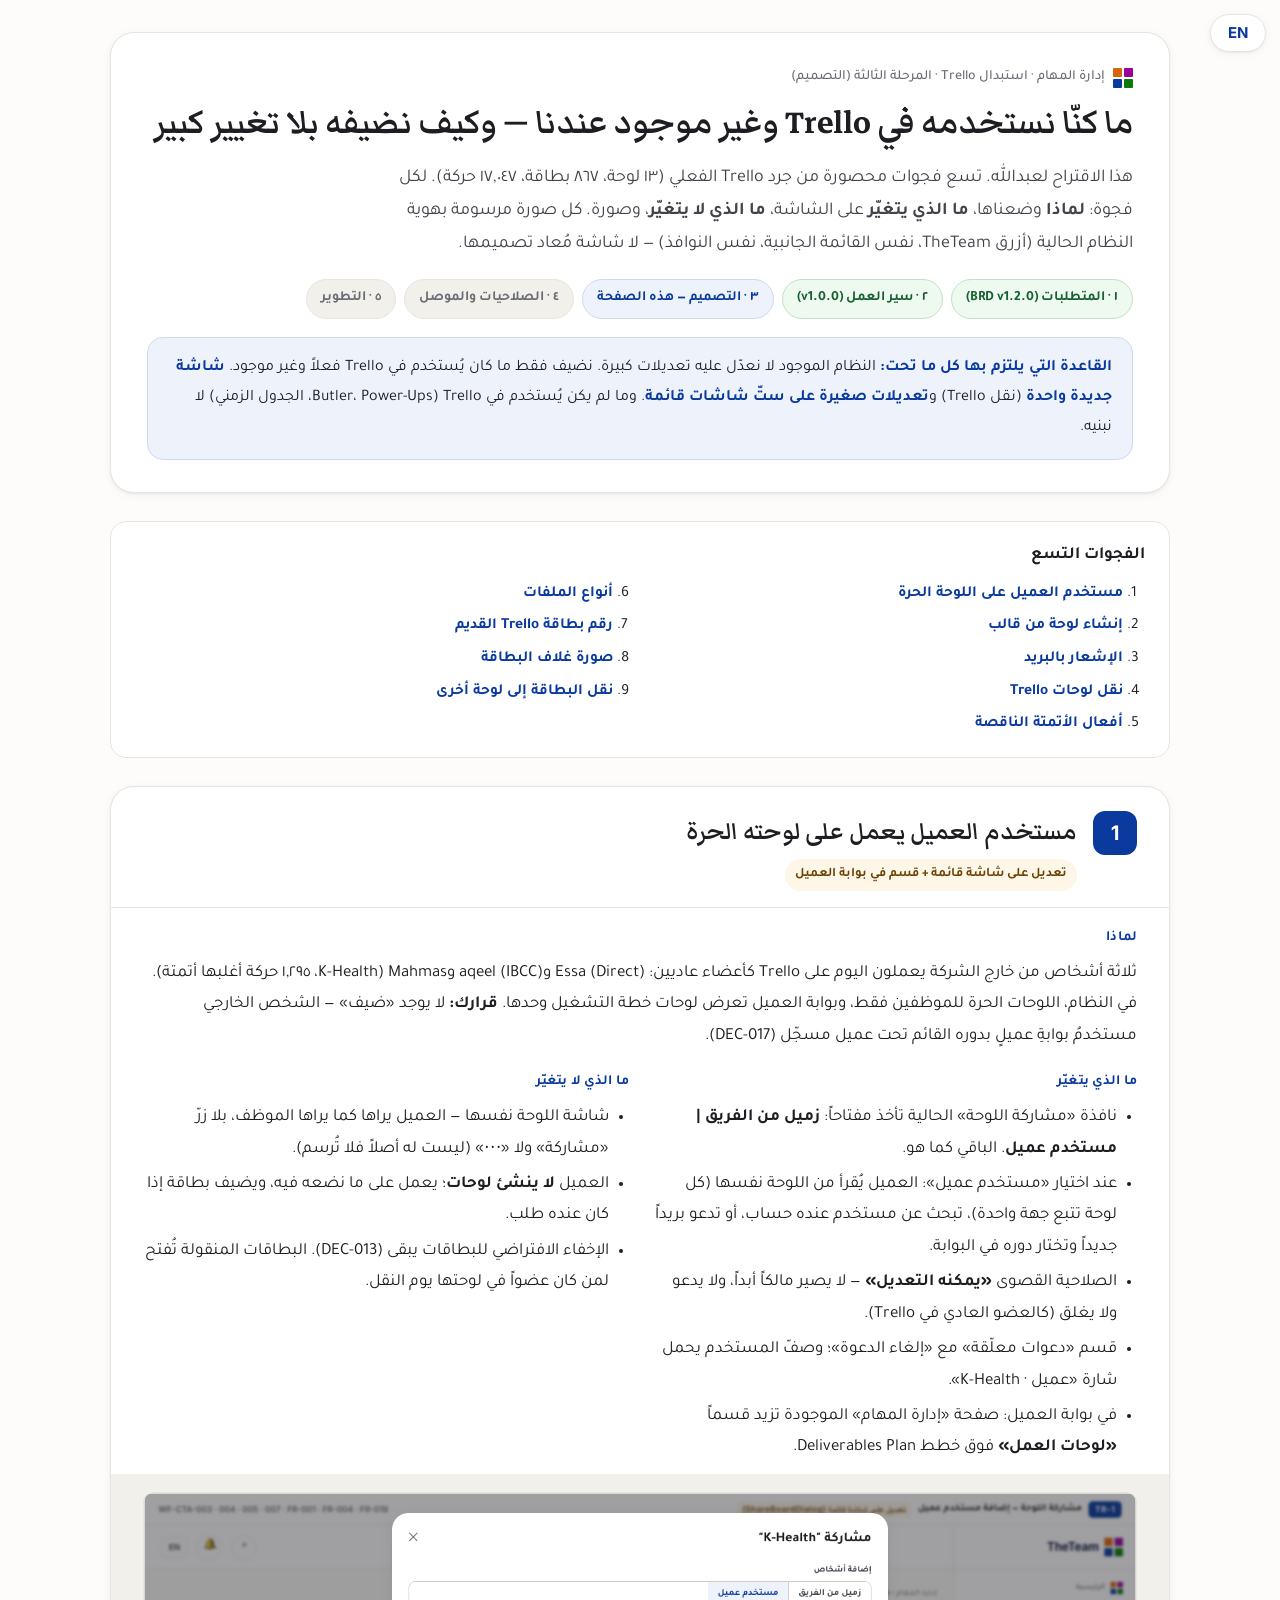
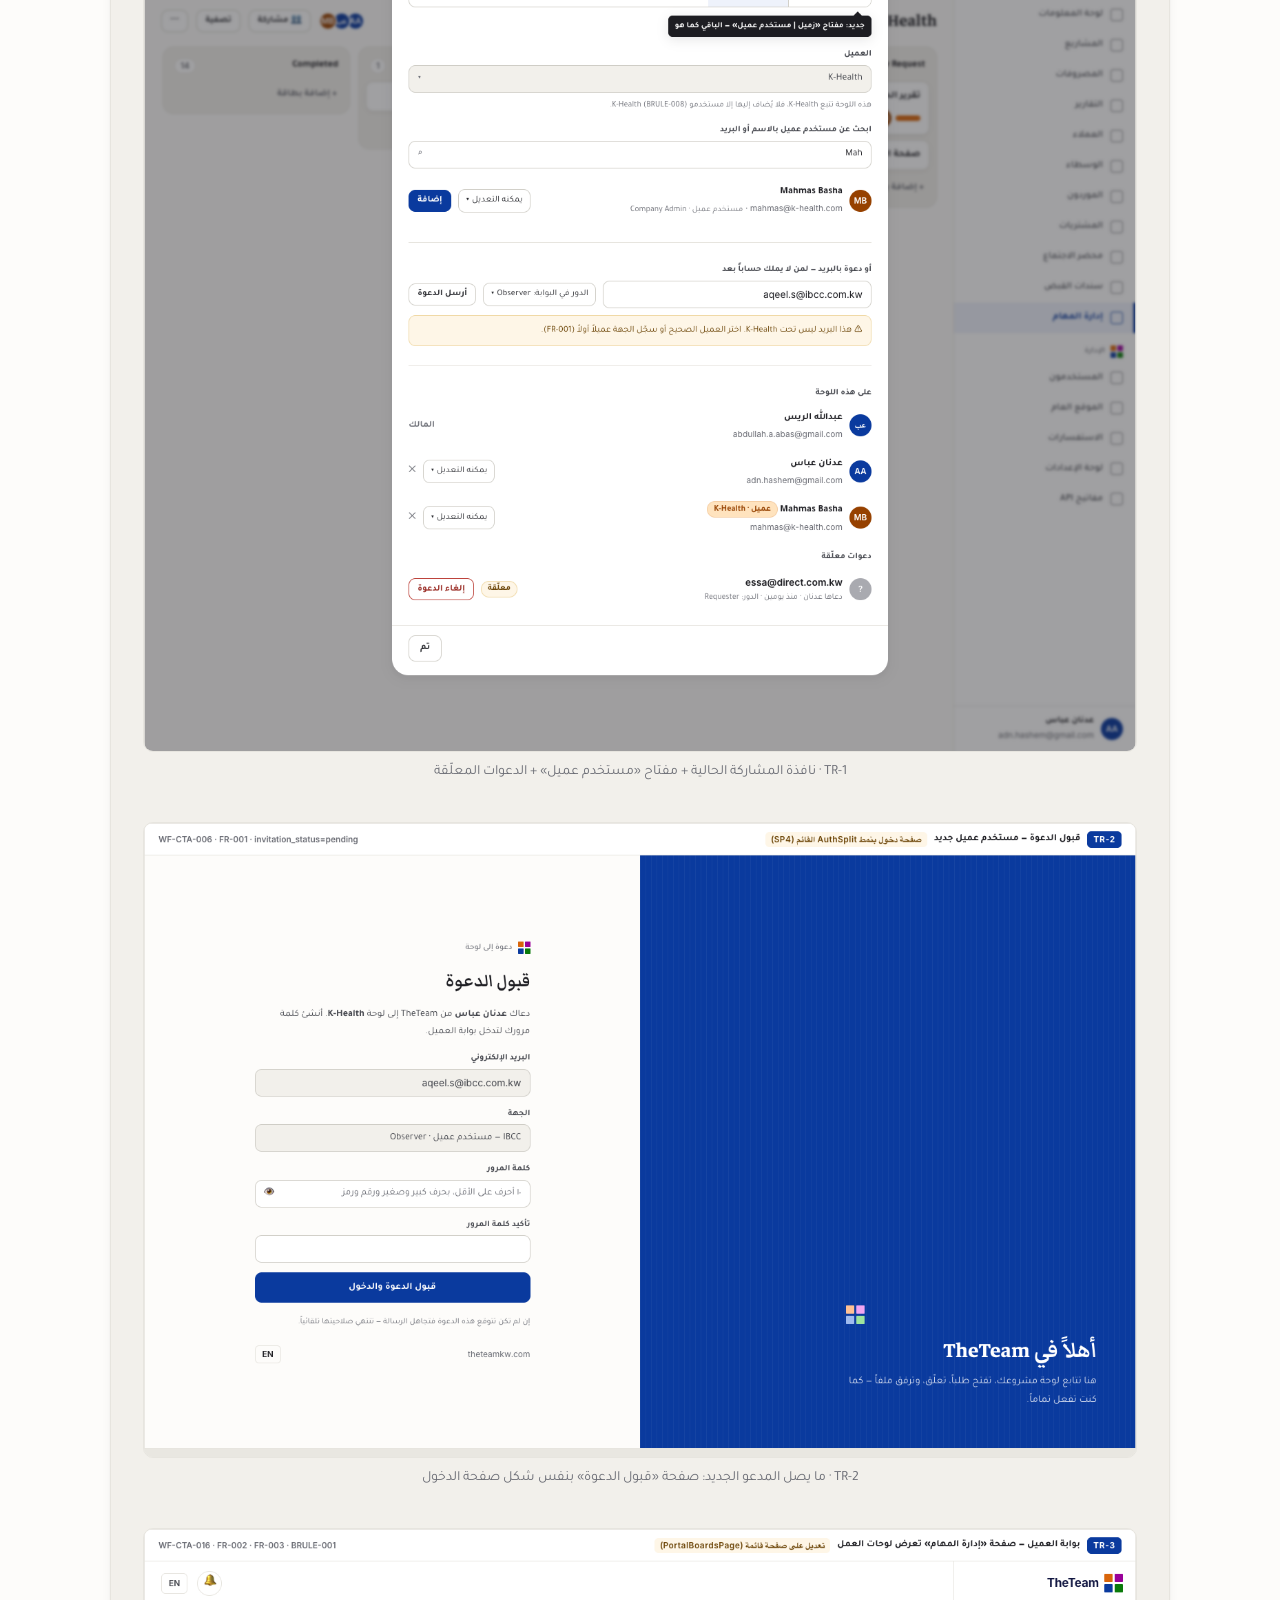
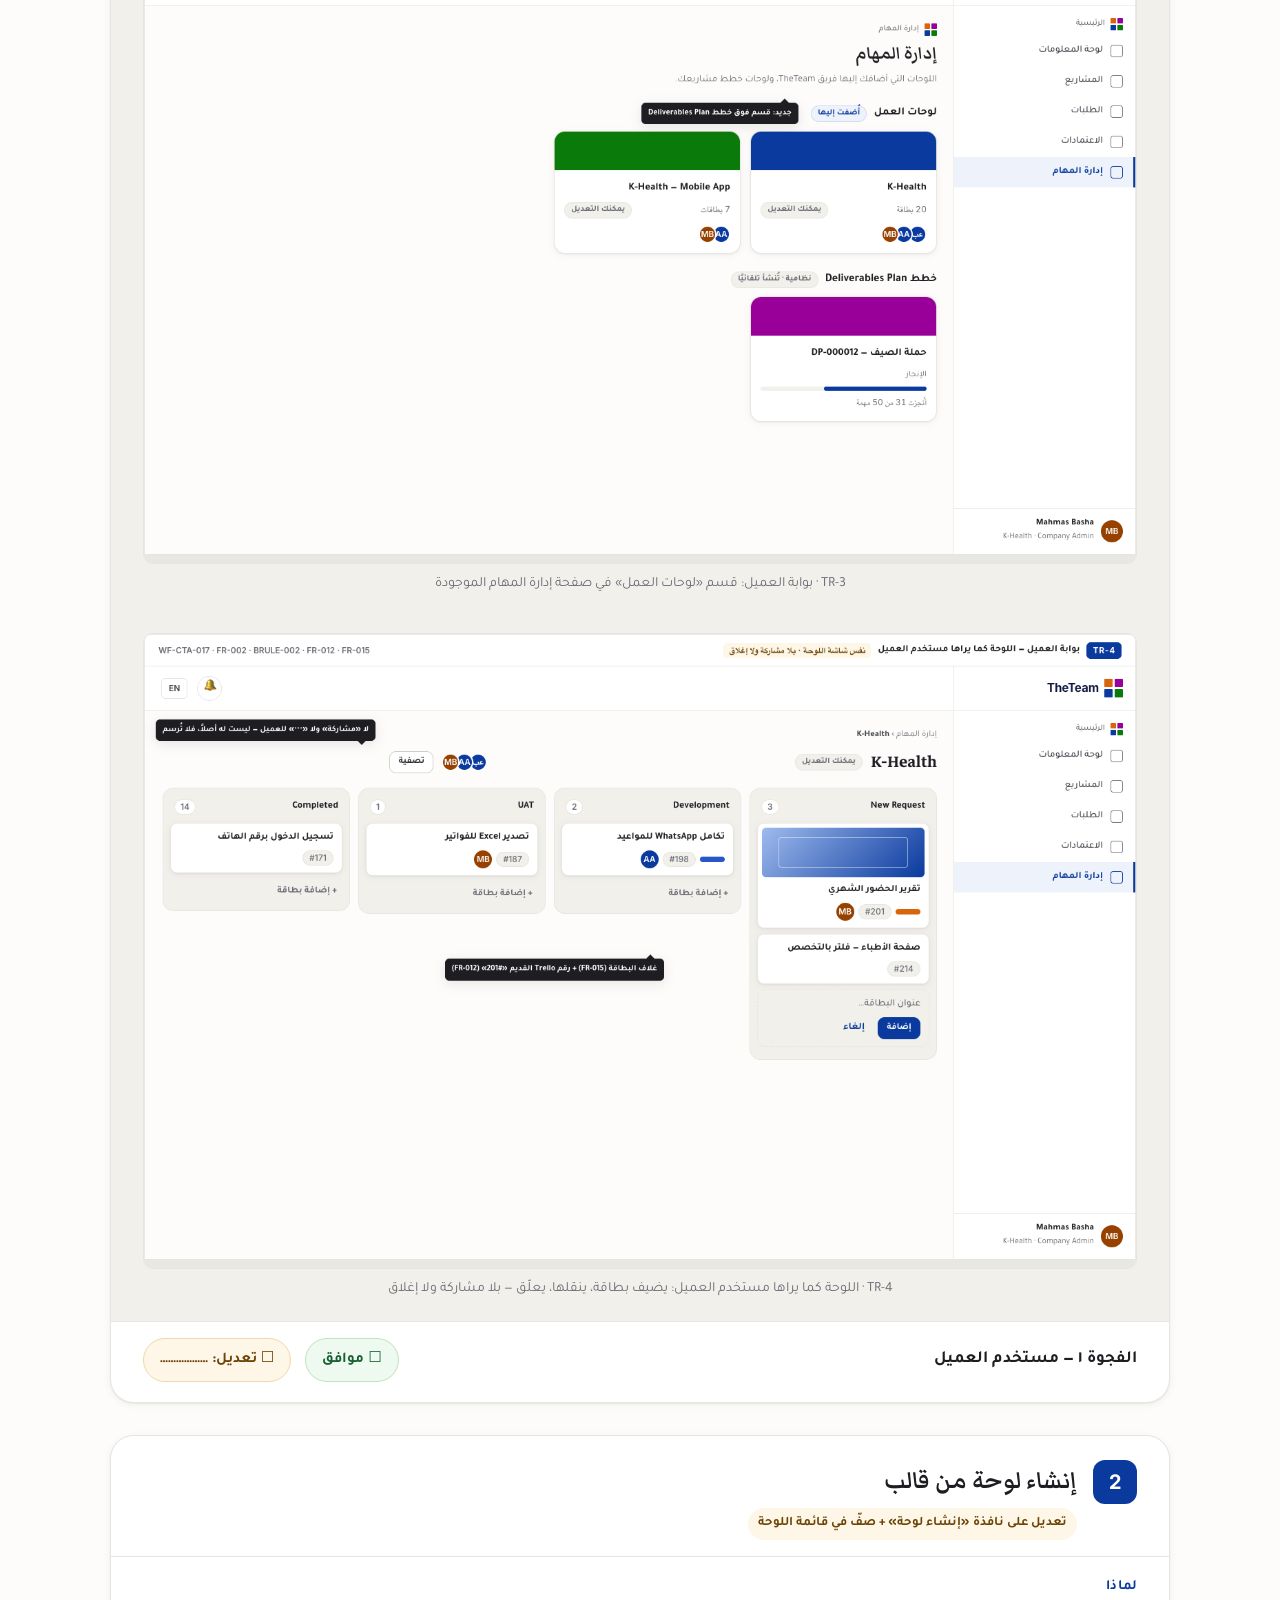
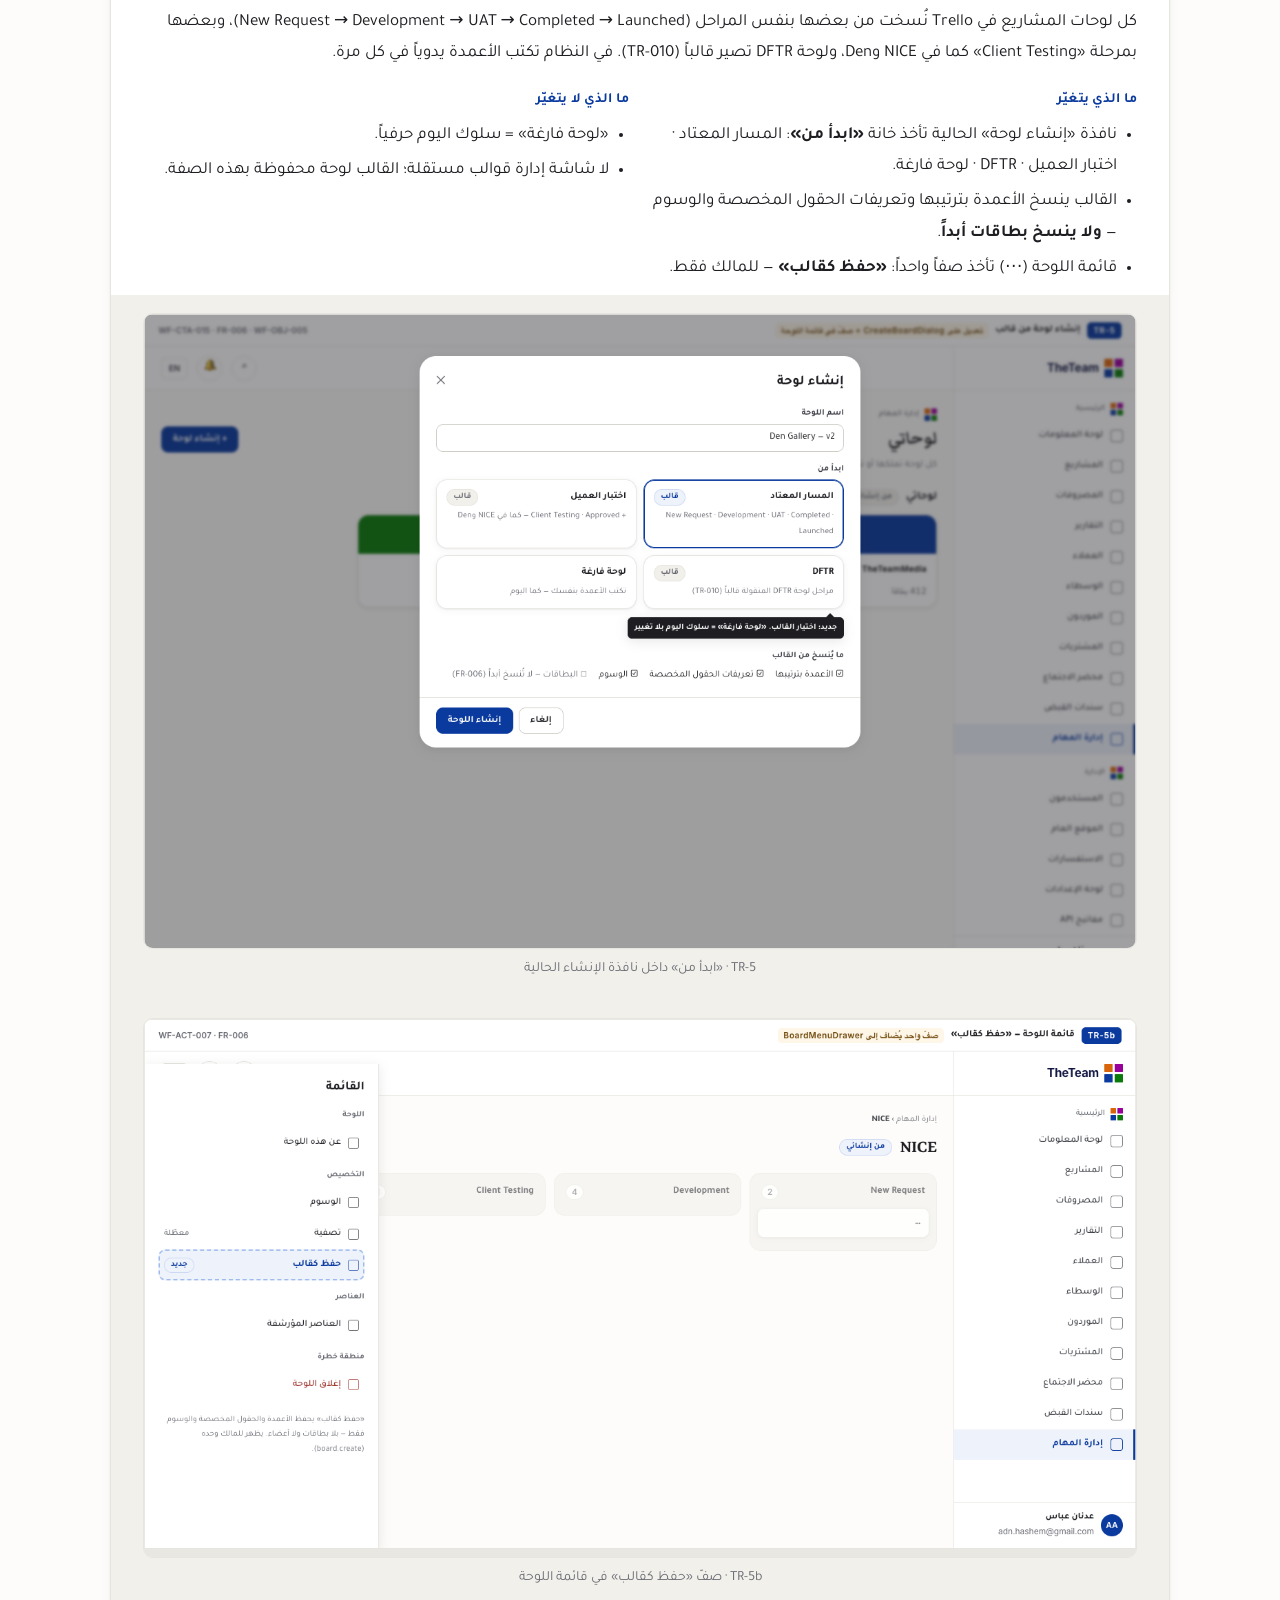
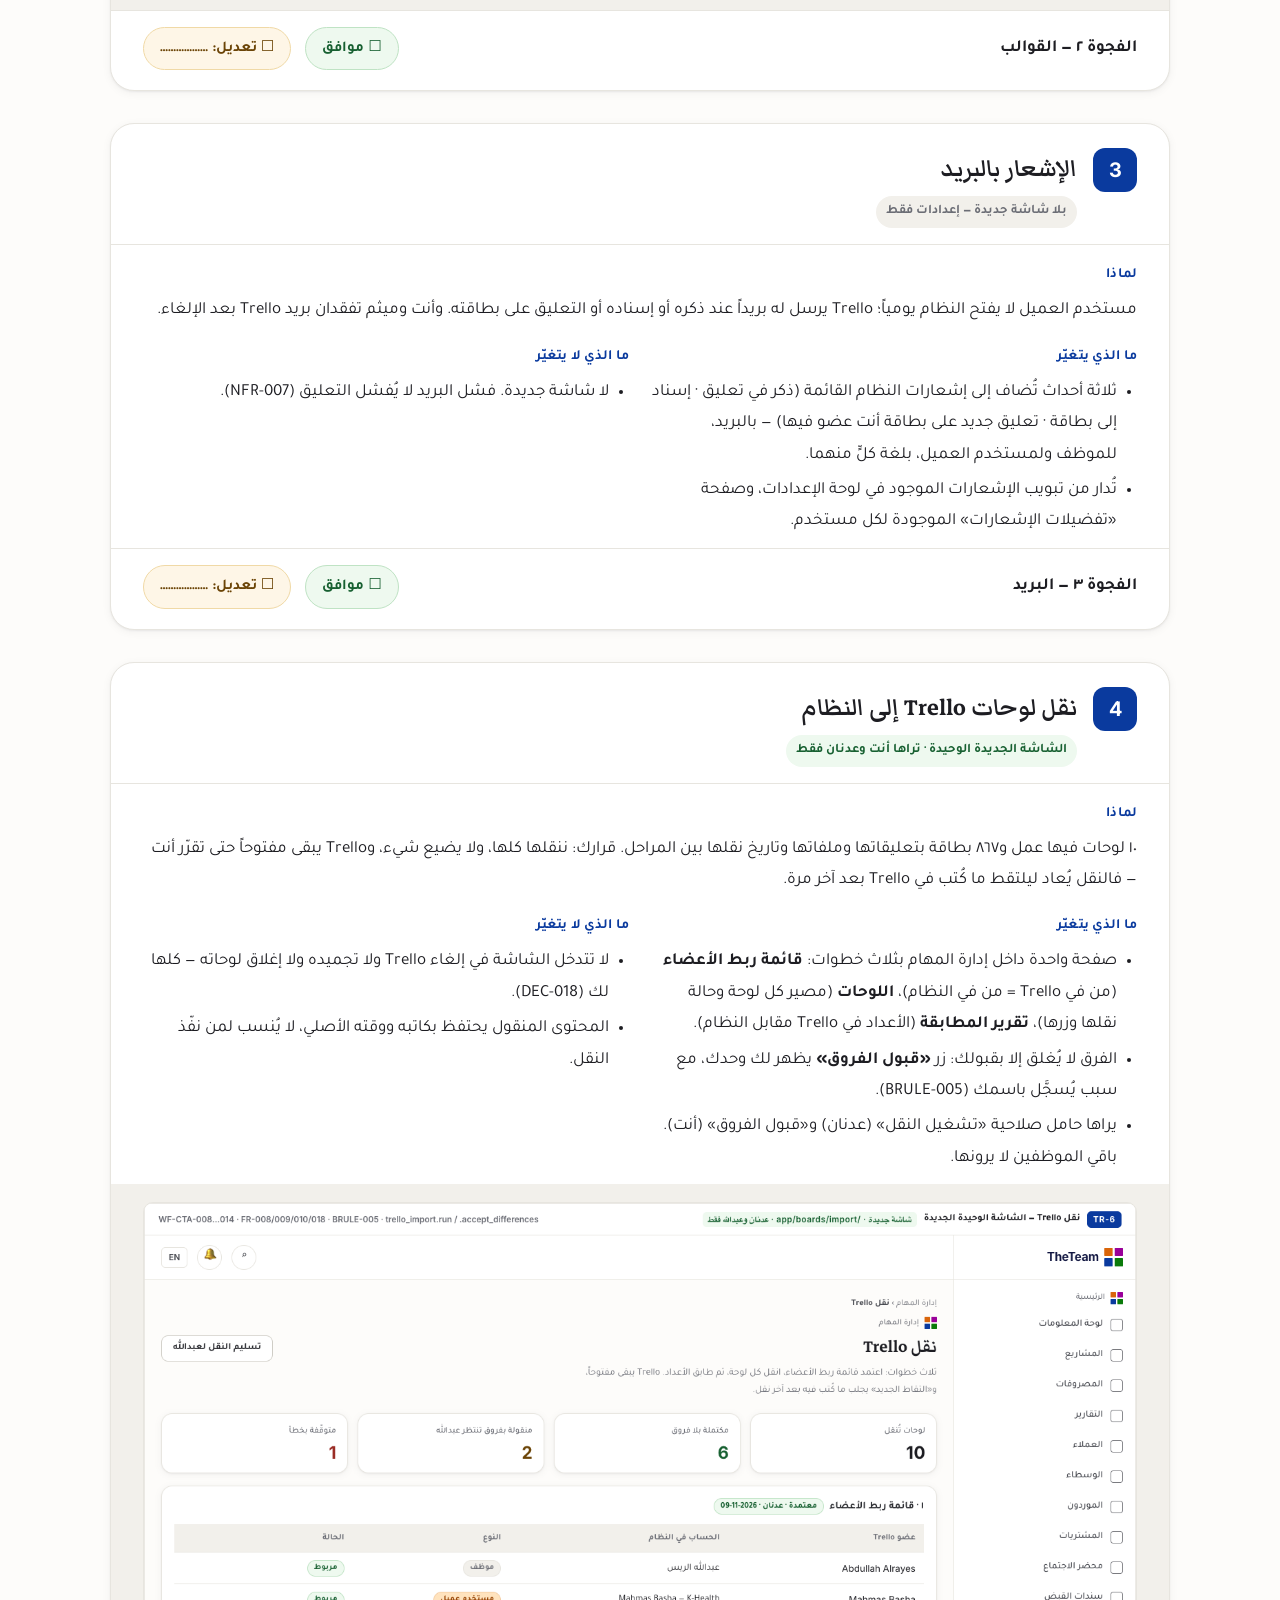
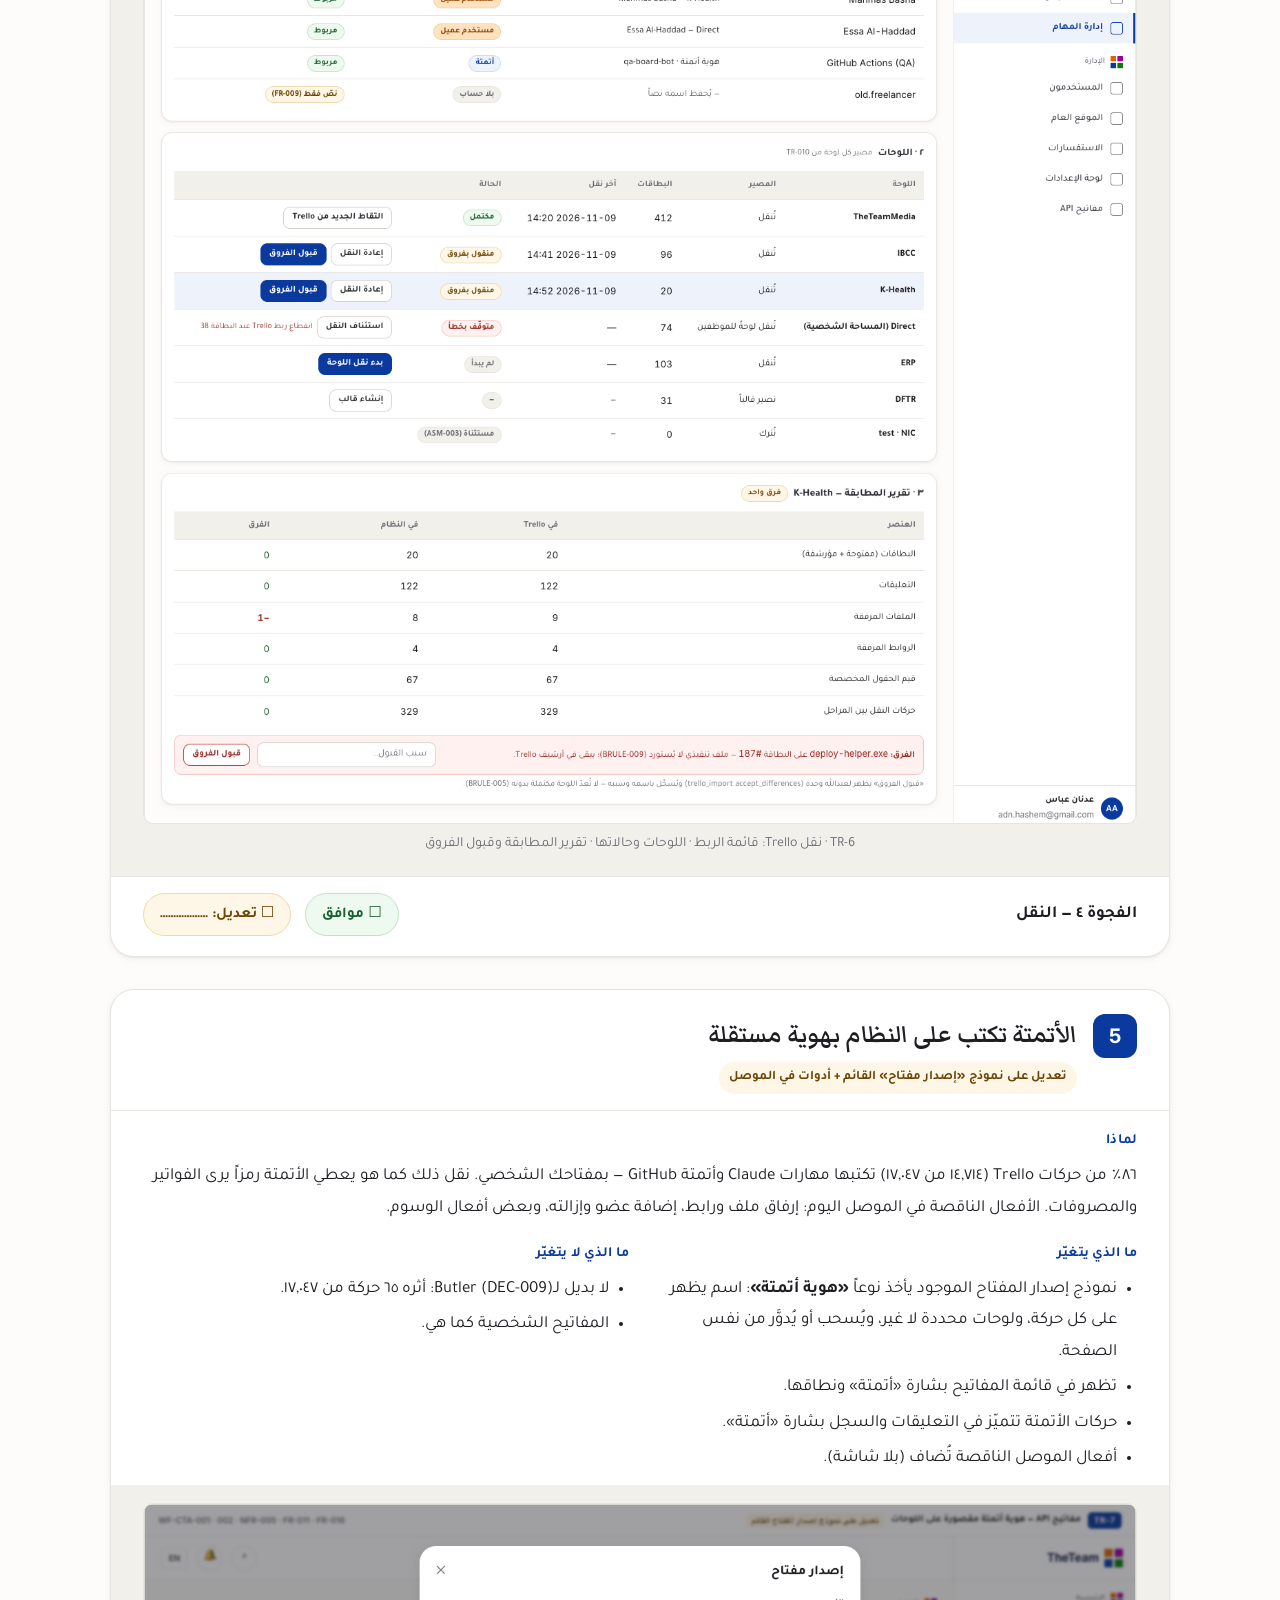
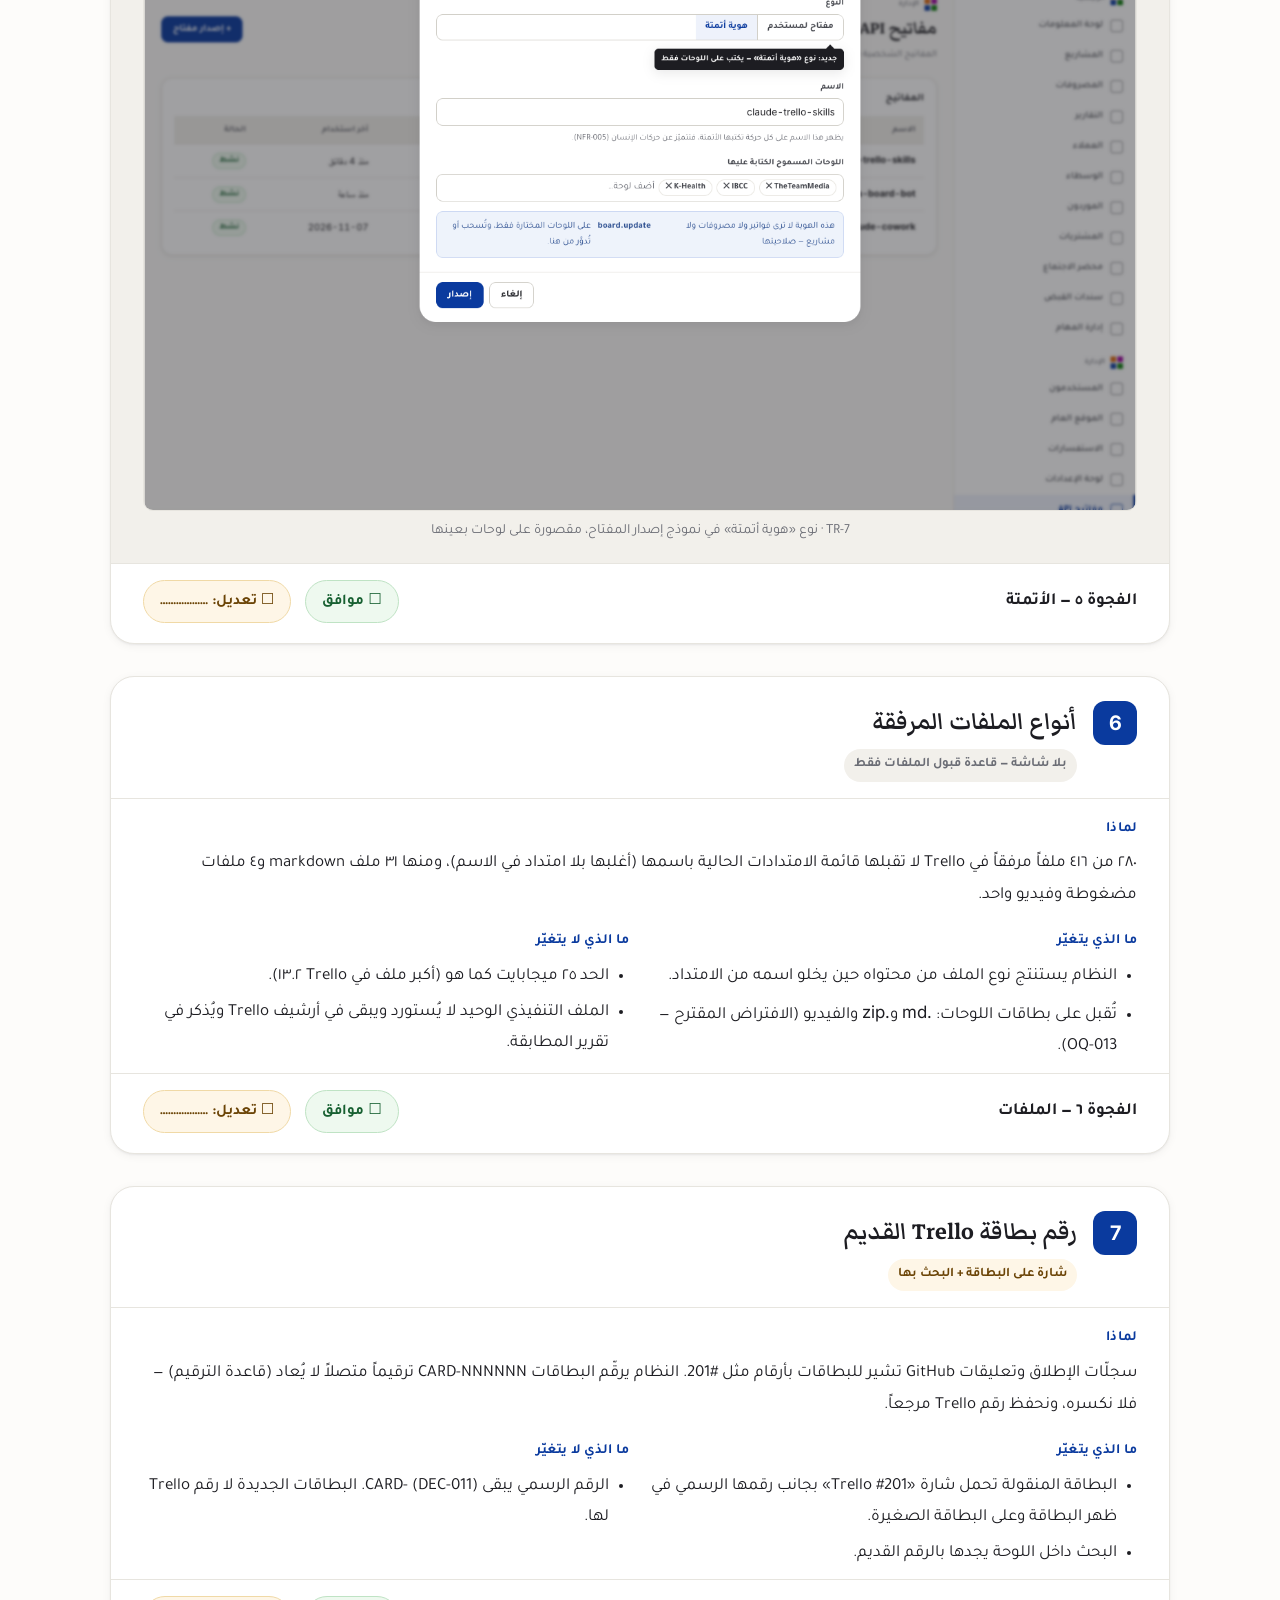
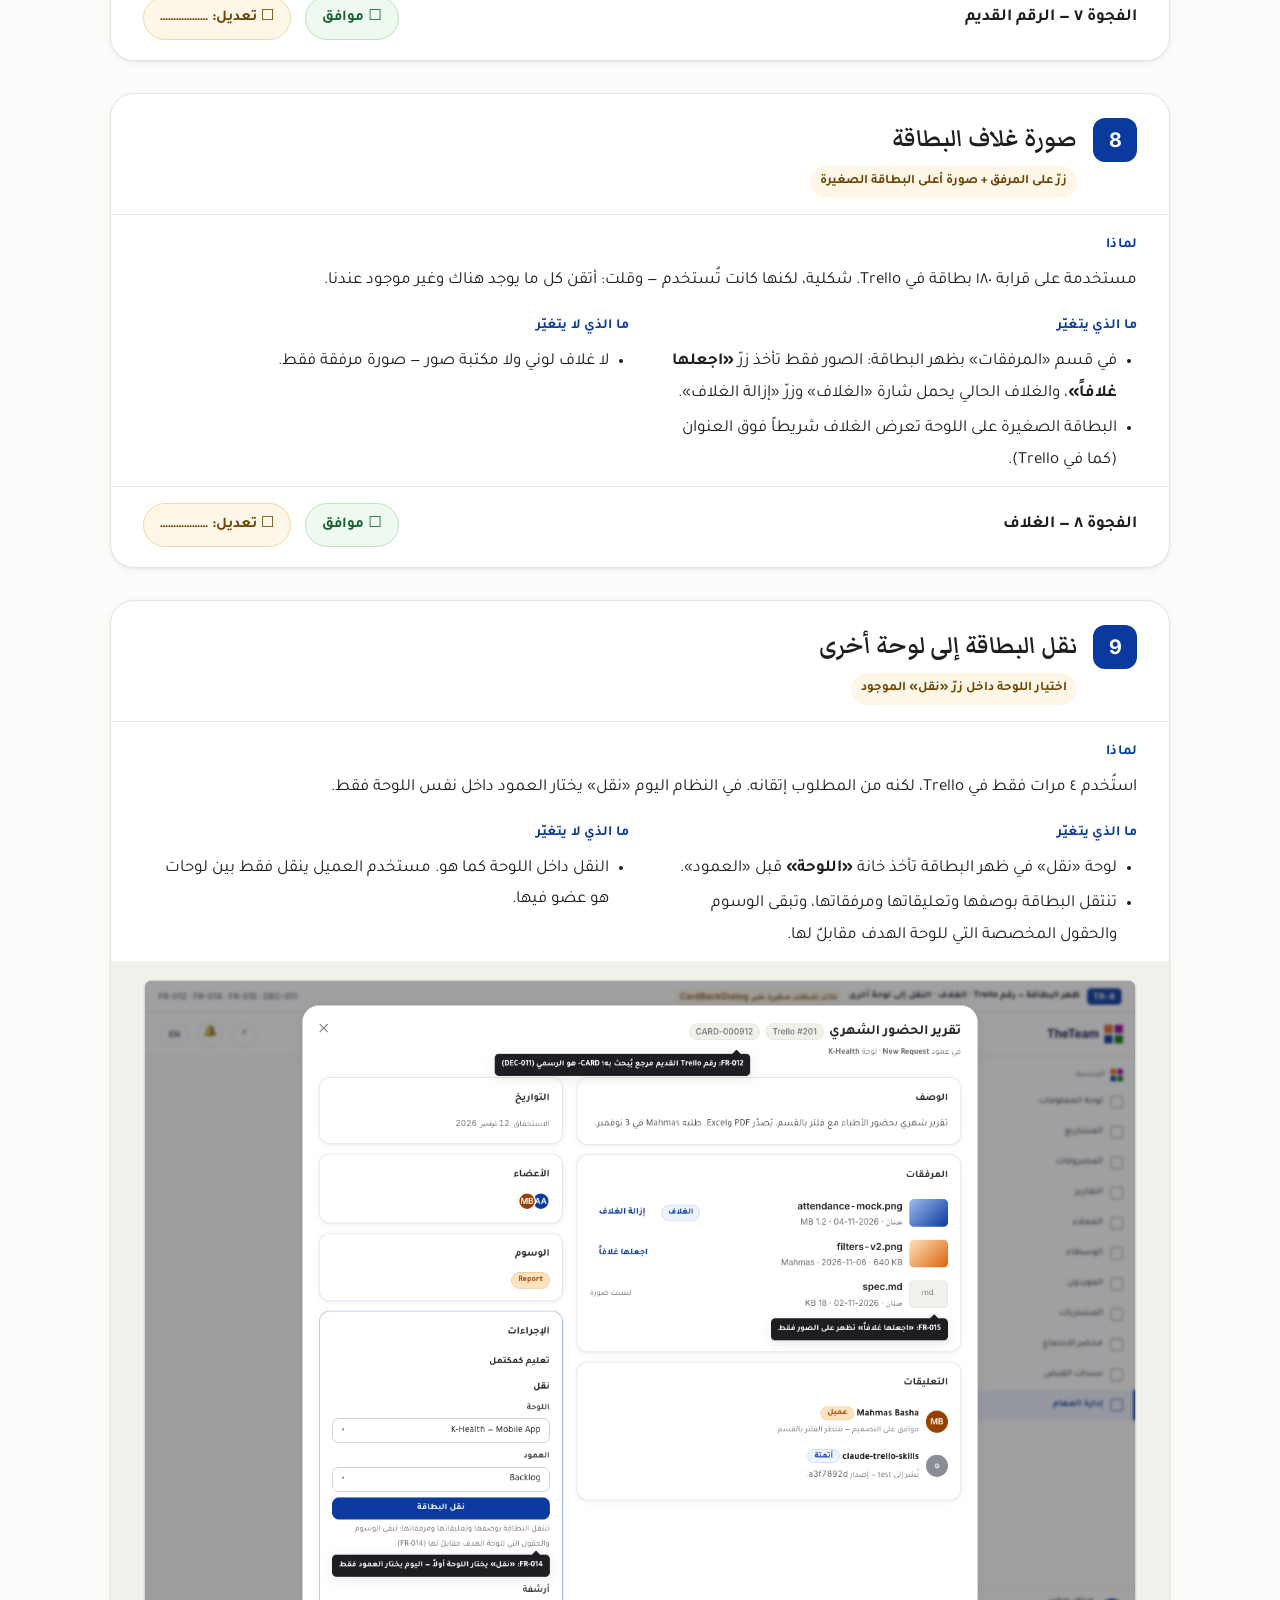
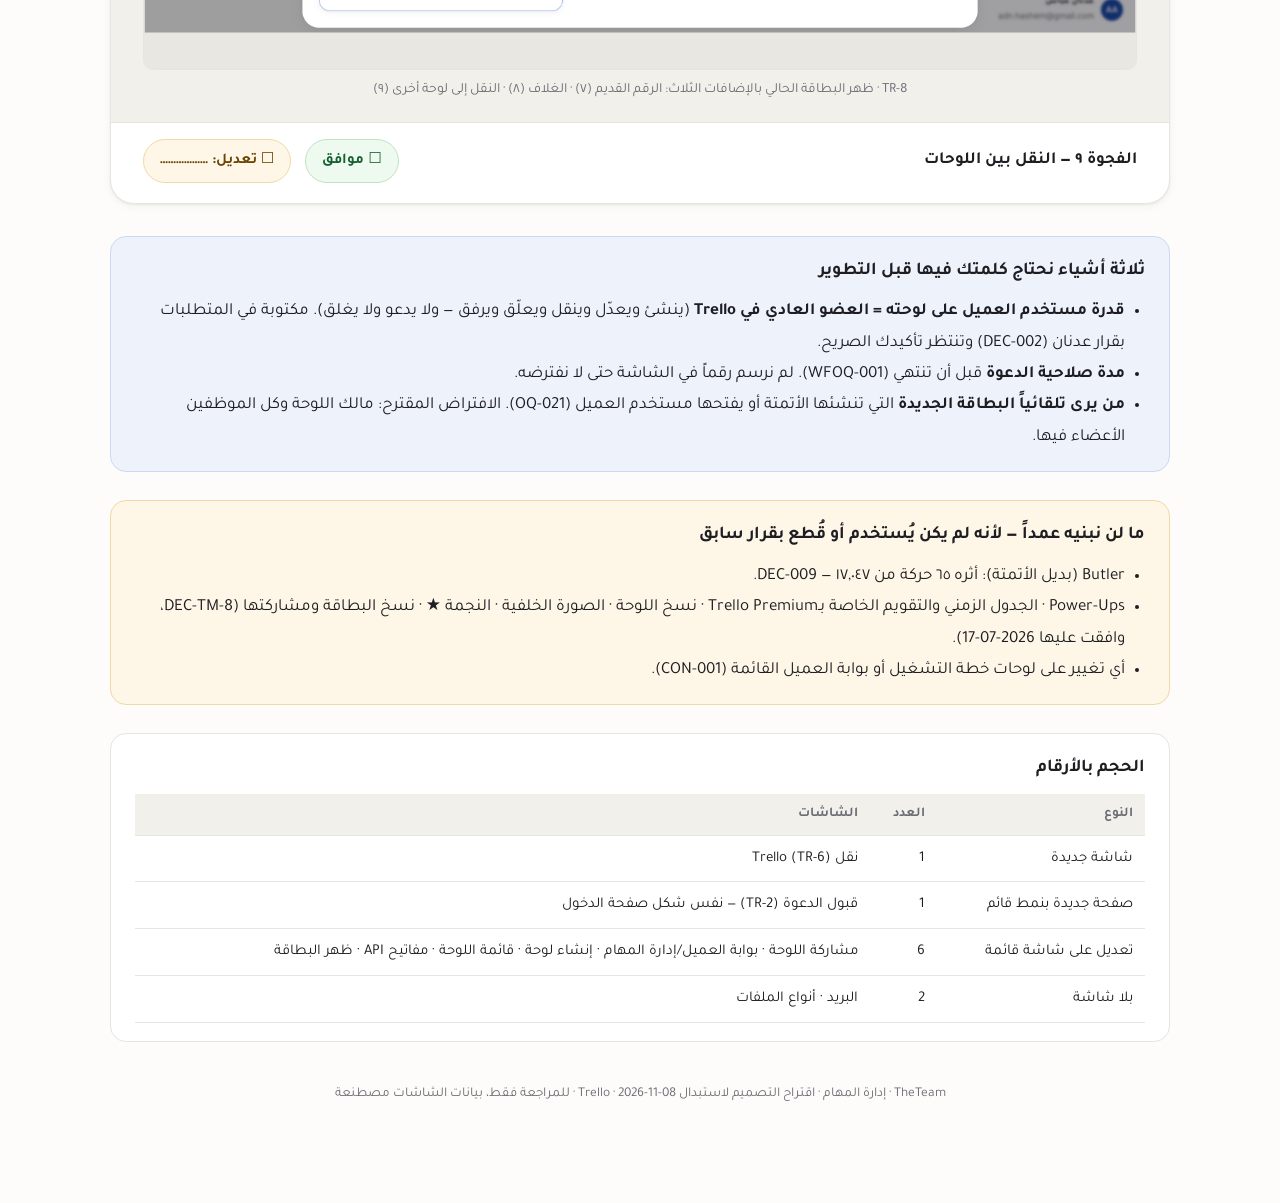
==== commit cc21397b: "English version + language switch" ====
--- a/index.html
+++ b/index.html
@@ -8,65 +8,10 @@
 <link rel="preconnect" href="https://fonts.googleapis.com">
 <link rel="preconnect" href="https://fonts.gstatic.com" crossorigin>
 <link href="https://fonts.googleapis.com/css2?family=Inter:wght@400;500;600;700&family=Tajawal:wght@400;500;700&family=Markazi+Text:wght@600;700&display=swap" rel="stylesheet">
-<style>
-  :root{--blue:#0A3A9E;--blue-h:#012A83;--blue-50:#EEF2FB;--blue-200:#CDD9F3;--page:#FDFCFA;--surface:#FFFFFF;--line:#E7E5DF;--ink:#1D1D22;--ink-2:#41434A;--muted:#6B6D75;--n100:#F2F0EB;
-    --orange-50:#FFE3BE;--orange-600:#964100;--green-50:#DEFFDA;--green-600:#0A7A0A;--magenta-600:#990099;--orange-500:#D9650A;
-    --success-50:#EEF9EF;--success-700:#176031;--warning-50:#FEF6E7;--warning-800:#6B4406;--danger-50:#FEF1F0;--danger-700:#9A2C25;
-    --r-md:10px;--r-lg:16px;--r-xl:24px;--shadow-1:0 1px 2px rgb(29 29 34 / .06),0 2px 10px rgb(29 29 34 / .05)}
-  *{box-sizing:border-box}
-  body{margin:0;background:var(--page);color:var(--ink);font-family:"Tajawal",system-ui,sans-serif;font-size:17px;line-height:1.85;-webkit-font-smoothing:antialiased}
-  .latin{font-family:"Inter",system-ui,sans-serif}
-  .wrap{max-width:1100px;margin:0 auto;padding:32px 20px 96px}
-  .mark{display:inline-grid;grid-template-columns:repeat(2,9px);grid-auto-rows:9px;gap:2px;direction:ltr;vertical-align:middle}
-  .mark i{display:block;border-radius:1px}.mark i:nth-child(1){background:var(--orange-500)}.mark i:nth-child(2){background:var(--magenta-600)}.mark i:nth-child(3){background:var(--blue)}.mark i:nth-child(4){background:var(--green-600)}
-  .eyebrow{display:flex;align-items:center;gap:8px;color:var(--muted);font-size:14px;font-weight:500}
-  h1{font:600 42px/1.35 "Markazi Text",serif;margin:4px 0 10px}
-  h2{font:600 30px/1.4 "Markazi Text",serif;margin:0}
-  .lede{color:var(--ink-2);font-size:18px;margin:0 0 18px;max-width:75ch}
-  header.hero{background:var(--surface);border:1px solid var(--line);border-radius:var(--r-xl);padding:32px 36px;margin-bottom:28px;box-shadow:var(--shadow-1)}
-  .steps{display:flex;gap:8px;flex-wrap:wrap;padding:0;margin:0;list-style:none}
-  .steps li{font-size:14px;font-weight:600;padding:6px 14px;border-radius:999px;background:var(--n100);color:var(--muted);border:1px solid var(--line)}
-  .steps li.done{background:var(--success-50);color:var(--success-700);border-color:#BFE3C4}
-  .steps li.now{background:var(--blue-50);color:var(--blue);border-color:var(--blue-200)}
-  .rule{border:1px solid var(--blue-200);background:var(--blue-50);border-radius:var(--r-lg);padding:16px 20px;margin:18px 0 0;font-size:16px}
-  .rule b{color:var(--blue)}
-  .toc{background:var(--surface);border:1px solid var(--line);border-radius:var(--r-lg);padding:18px 24px;margin-bottom:28px}
-  .toc ol{margin:8px 0 0;padding-inline-start:22px;columns:2;column-gap:32px}
-  .toc li{margin:0 0 4px;font-size:15.5px}
-  .toc a{color:var(--blue);text-decoration:none;font-weight:600}
-  section.gap{background:var(--surface);border:1px solid var(--line);border-radius:var(--r-xl);margin:0 0 32px;overflow:hidden;box-shadow:var(--shadow-1)}
-  .gh{padding:24px 32px 16px;border-bottom:1px solid var(--line);display:flex;align-items:flex-start;gap:16px;flex-wrap:wrap}
-  .gh .n{font:700 20px/1 "Inter",sans-serif;color:#fff;background:var(--blue);width:44px;height:44px;border-radius:12px;display:flex;align-items:center;justify-content:center;flex:none}
-  .gh .t{flex:1;min-width:260px}
-  .gh .kind{display:inline-block;font-size:13px;font-weight:700;padding:4px 10px;border-radius:999px;margin-top:6px}
-  .kind.mod{background:var(--warning-50);color:var(--warning-800)} .kind.new{background:var(--success-50);color:var(--success-700)} .kind.none{background:var(--n100);color:var(--muted)}
-  .why{padding:18px 32px 0}
-  .why h4,.what h4,.not h4{margin:0 0 6px;font-size:14px;color:var(--blue);font-weight:700;letter-spacing:.01em}
-  .cols2{display:grid;grid-template-columns:1fr 1fr;gap:22px;padding:18px 32px 6px}
-  @media(max-width:760px){.cols2{grid-template-columns:1fr}.toc ol{columns:1}h1{font-size:34px}}
-  .cols2 ul{margin:0;padding-inline-start:20px}.cols2 li{margin-bottom:4px}
-  figure{margin:0;padding:18px 32px;background:var(--n100)}
-  figure img{display:block;width:100%;height:auto;border:1px solid var(--line);border-radius:var(--r-md);background:#fff}
-  figcaption{color:var(--muted);font-size:14px;margin-top:8px;text-align:center}
-  .decide{display:flex;align-items:center;gap:14px;padding:16px 32px 20px;border-top:1px solid var(--line);flex-wrap:wrap}
-  .decide .q{font-weight:700;flex:1;min-width:200px}
-  .opt{display:inline-flex;align-items:center;gap:8px;border:1.5px solid var(--line);border-radius:999px;padding:7px 16px;font-weight:600;font-size:15px}
-  .opt.ok{border-color:#BFE3C4;color:var(--success-700);background:var(--success-50)}
-  .opt.ed{border-color:#F0D9A6;color:var(--warning-800);background:var(--warning-50)}
-  .src{font-size:13.5px;color:var(--muted)}
-  .src code{font-family:"Inter",monospace;font-size:12.5px;background:var(--n100);padding:1px 6px;border-radius:4px}
-  .callout{border:1px solid var(--line);border-radius:var(--r-lg);padding:18px 24px;margin:0 0 28px;background:var(--surface)}
-  .callout.ask{border-color:var(--blue-200);background:var(--blue-50)}
-  .callout.warn{border-color:#F0D9A6;background:var(--warning-50)}
-  .callout h3{margin:0 0 8px;font-size:18px}
-  .callout ul{margin:0;padding-inline-start:20px}
-  table{width:100%;border-collapse:collapse;font-size:15px}
-  th{text-align:start;background:var(--n100);padding:8px 12px;border-bottom:1px solid var(--line);font-size:13.5px;color:var(--muted)}
-  td{padding:9px 12px;border-bottom:1px solid var(--line);vertical-align:top}
-  footer{color:var(--muted);font-size:13.5px;text-align:center;margin-top:40px}
-</style>
+<link rel="stylesheet" href="walkthrough.css">
 </head>
 <body>
+<a class="langswitch" href="en.html" lang="en" dir="ltr" aria-label="English version">EN</a>
 <div class="wrap">
 
 <header class="hero">
--- a/walkthrough.css
+++ b/walkthrough.css
@@ -0,0 +1,61 @@
+:root{--blue:#0A3A9E;--blue-h:#012A83;--blue-50:#EEF2FB;--blue-200:#CDD9F3;--page:#FDFCFA;--surface:#FFFFFF;--line:#E7E5DF;--ink:#1D1D22;--ink-2:#41434A;--muted:#6B6D75;--n100:#F2F0EB;
+    --orange-50:#FFE3BE;--orange-600:#964100;--green-50:#DEFFDA;--green-600:#0A7A0A;--magenta-600:#990099;--orange-500:#D9650A;
+    --success-50:#EEF9EF;--success-700:#176031;--warning-50:#FEF6E7;--warning-800:#6B4406;--danger-50:#FEF1F0;--danger-700:#9A2C25;
+    --r-md:10px;--r-lg:16px;--r-xl:24px;--shadow-1:0 1px 2px rgb(29 29 34 / .06),0 2px 10px rgb(29 29 34 / .05)}
+  *{box-sizing:border-box}
+  body{margin:0;background:var(--page);color:var(--ink);font-family:"Tajawal",system-ui,sans-serif;font-size:17px;line-height:1.85;-webkit-font-smoothing:antialiased}
+  .latin{font-family:"Inter",system-ui,sans-serif}
+  .wrap{max-width:1100px;margin:0 auto;padding:32px 20px 96px}
+  .mark{display:inline-grid;grid-template-columns:repeat(2,9px);grid-auto-rows:9px;gap:2px;direction:ltr;vertical-align:middle}
+  .mark i{display:block;border-radius:1px}.mark i:nth-child(1){background:var(--orange-500)}.mark i:nth-child(2){background:var(--magenta-600)}.mark i:nth-child(3){background:var(--blue)}.mark i:nth-child(4){background:var(--green-600)}
+  .eyebrow{display:flex;align-items:center;gap:8px;color:var(--muted);font-size:14px;font-weight:500}
+  h1{font:600 42px/1.35 "Markazi Text",serif;margin:4px 0 10px}
+  h2{font:600 30px/1.4 "Markazi Text",serif;margin:0}
+  .lede{color:var(--ink-2);font-size:18px;margin:0 0 18px;max-width:75ch}
+  header.hero{background:var(--surface);border:1px solid var(--line);border-radius:var(--r-xl);padding:32px 36px;margin-bottom:28px;box-shadow:var(--shadow-1)}
+  .steps{display:flex;gap:8px;flex-wrap:wrap;padding:0;margin:0;list-style:none}
+  .steps li{font-size:14px;font-weight:600;padding:6px 14px;border-radius:999px;background:var(--n100);color:var(--muted);border:1px solid var(--line)}
+  .steps li.done{background:var(--success-50);color:var(--success-700);border-color:#BFE3C4}
+  .steps li.now{background:var(--blue-50);color:var(--blue);border-color:var(--blue-200)}
+  .rule{border:1px solid var(--blue-200);background:var(--blue-50);border-radius:var(--r-lg);padding:16px 20px;margin:18px 0 0;font-size:16px}
+  .rule b{color:var(--blue)}
+  .toc{background:var(--surface);border:1px solid var(--line);border-radius:var(--r-lg);padding:18px 24px;margin-bottom:28px}
+  .toc ol{margin:8px 0 0;padding-inline-start:22px;columns:2;column-gap:32px}
+  .toc li{margin:0 0 4px;font-size:15.5px}
+  .toc a{color:var(--blue);text-decoration:none;font-weight:600}
+  section.gap{background:var(--surface);border:1px solid var(--line);border-radius:var(--r-xl);margin:0 0 32px;overflow:hidden;box-shadow:var(--shadow-1)}
+  .gh{padding:24px 32px 16px;border-bottom:1px solid var(--line);display:flex;align-items:flex-start;gap:16px;flex-wrap:wrap}
+  .gh .n{font:700 20px/1 "Inter",sans-serif;color:#fff;background:var(--blue);width:44px;height:44px;border-radius:12px;display:flex;align-items:center;justify-content:center;flex:none}
+  .gh .t{flex:1;min-width:260px}
+  .gh .kind{display:inline-block;font-size:13px;font-weight:700;padding:4px 10px;border-radius:999px;margin-top:6px}
+  .kind.mod{background:var(--warning-50);color:var(--warning-800)} .kind.new{background:var(--success-50);color:var(--success-700)} .kind.none{background:var(--n100);color:var(--muted)}
+  .why{padding:18px 32px 0}
+  .why h4,.what h4,.not h4{margin:0 0 6px;font-size:14px;color:var(--blue);font-weight:700;letter-spacing:.01em}
+  .cols2{display:grid;grid-template-columns:1fr 1fr;gap:22px;padding:18px 32px 6px}
+  @media(max-width:760px){.cols2{grid-template-columns:1fr}.toc ol{columns:1}h1{font-size:34px}}
+  .cols2 ul{margin:0;padding-inline-start:20px}.cols2 li{margin-bottom:4px}
+  figure{margin:0;padding:18px 32px;background:var(--n100)}
+  figure img{display:block;width:100%;height:auto;border:1px solid var(--line);border-radius:var(--r-md);background:#fff}
+  figcaption{color:var(--muted);font-size:14px;margin-top:8px;text-align:center}
+  .decide{display:flex;align-items:center;gap:14px;padding:16px 32px 20px;border-top:1px solid var(--line);flex-wrap:wrap}
+  .decide .q{font-weight:700;flex:1;min-width:200px}
+  .opt{display:inline-flex;align-items:center;gap:8px;border:1.5px solid var(--line);border-radius:999px;padding:7px 16px;font-weight:600;font-size:15px}
+  .opt.ok{border-color:#BFE3C4;color:var(--success-700);background:var(--success-50)}
+  .opt.ed{border-color:#F0D9A6;color:var(--warning-800);background:var(--warning-50)}
+  .src{font-size:13.5px;color:var(--muted)}
+  .src code{font-family:"Inter",monospace;font-size:12.5px;background:var(--n100);padding:1px 6px;border-radius:4px}
+  .callout{border:1px solid var(--line);border-radius:var(--r-lg);padding:18px 24px;margin:0 0 28px;background:var(--surface)}
+  .callout.ask{border-color:var(--blue-200);background:var(--blue-50)}
+  .callout.warn{border-color:#F0D9A6;background:var(--warning-50)}
+  .callout h3{margin:0 0 8px;font-size:18px}
+  .callout ul{margin:0;padding-inline-start:20px}
+  table{width:100%;border-collapse:collapse;font-size:15px}
+  th{text-align:start;background:var(--n100);padding:8px 12px;border-bottom:1px solid var(--line);font-size:13.5px;color:var(--muted)}
+  td{padding:9px 12px;border-bottom:1px solid var(--line);vertical-align:top}
+  footer{color:var(--muted);font-size:13.5px;text-align:center;margin-top:40px}
+
+  /* language switch — one fixed pill, top-end of the page */
+  .langswitch{position:fixed;top:14px;inset-inline-end:14px;z-index:20;display:inline-flex;align-items:center;justify-content:center;min-width:56px;height:38px;padding:0 14px;border-radius:999px;background:var(--surface);border:1px solid var(--line);box-shadow:var(--shadow-1);color:var(--blue);font-weight:700;font-size:15px;text-decoration:none;font-family:"Inter","Tajawal",system-ui,sans-serif}
+  .langswitch:hover{background:var(--blue-50)} .langswitch:focus-visible{outline:none;box-shadow:0 0 0 2px #fff,0 0 0 5px #2756C9}
+  html[lang="en"] body{font-family:"Inter",system-ui,sans-serif;font-size:16px;line-height:1.7}
+  html[lang="en"] .note-ar{display:block;color:var(--muted);font-size:14px;margin-top:6px}
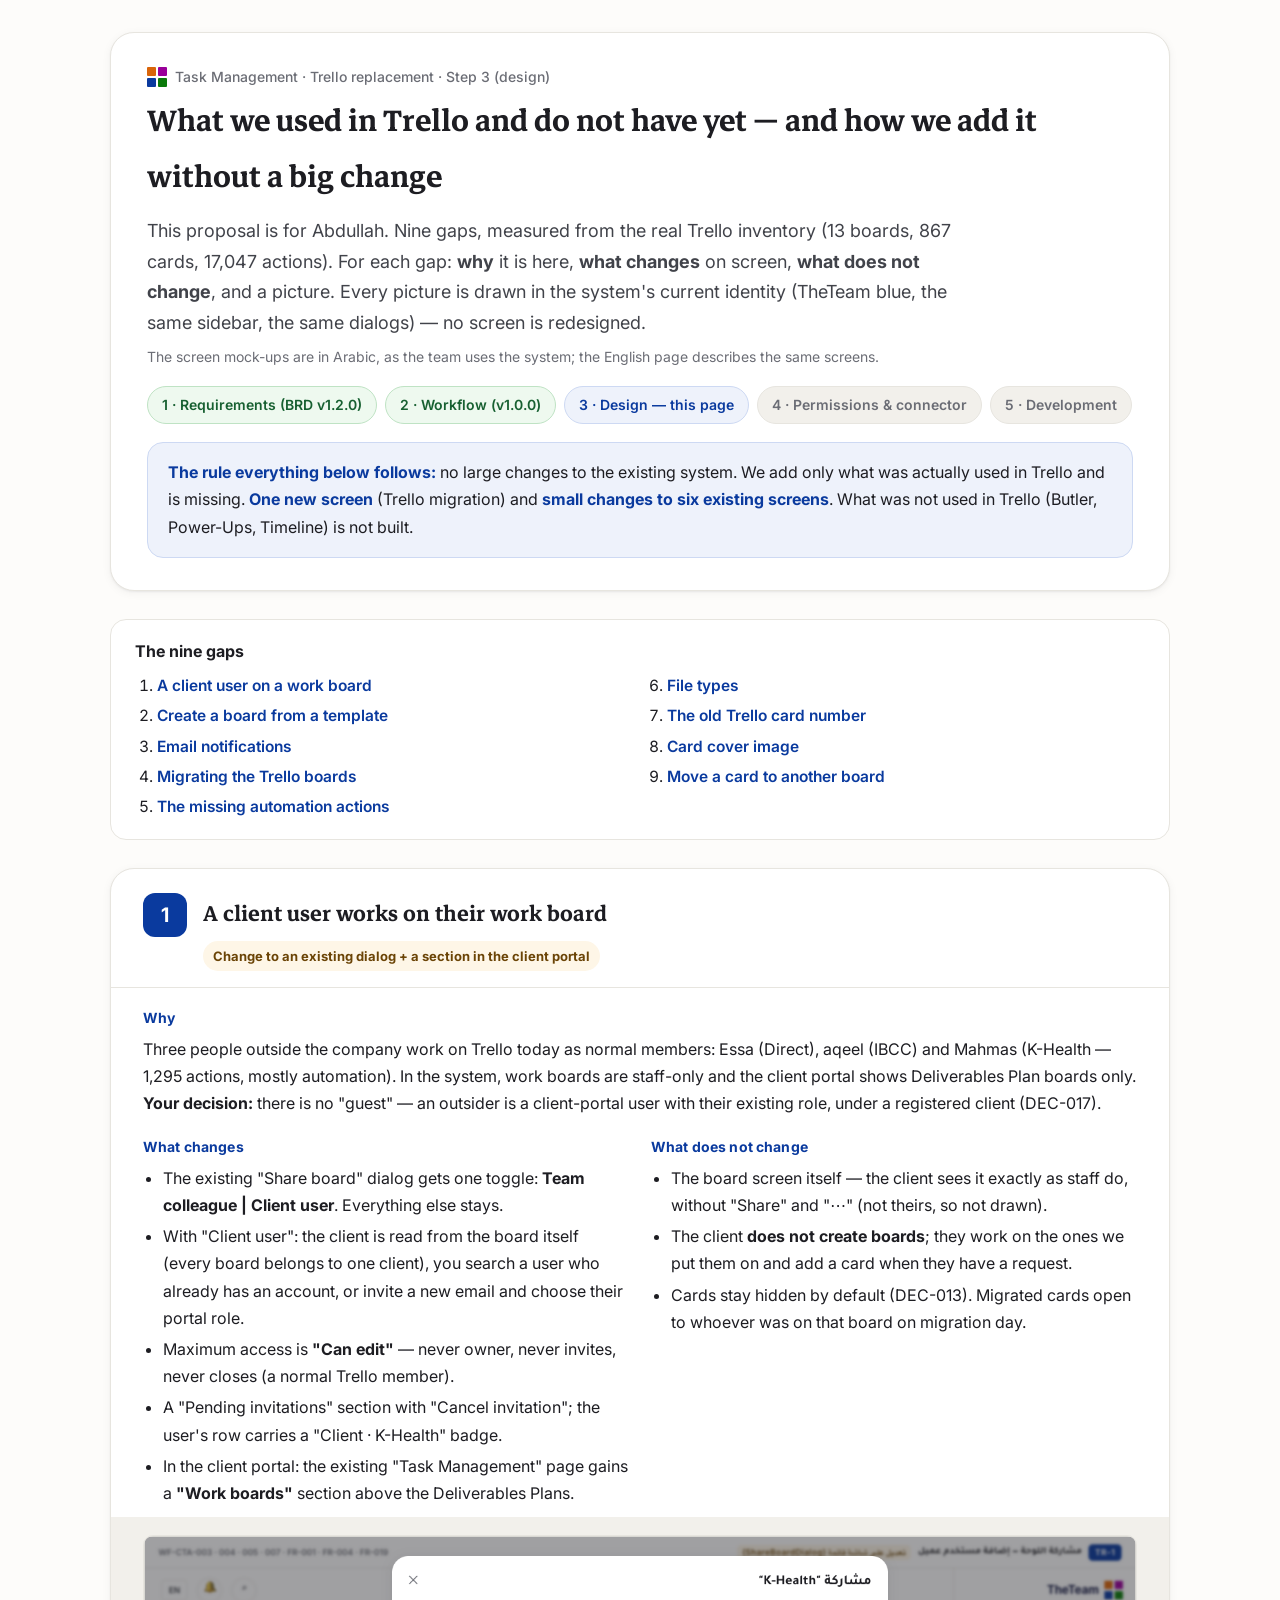
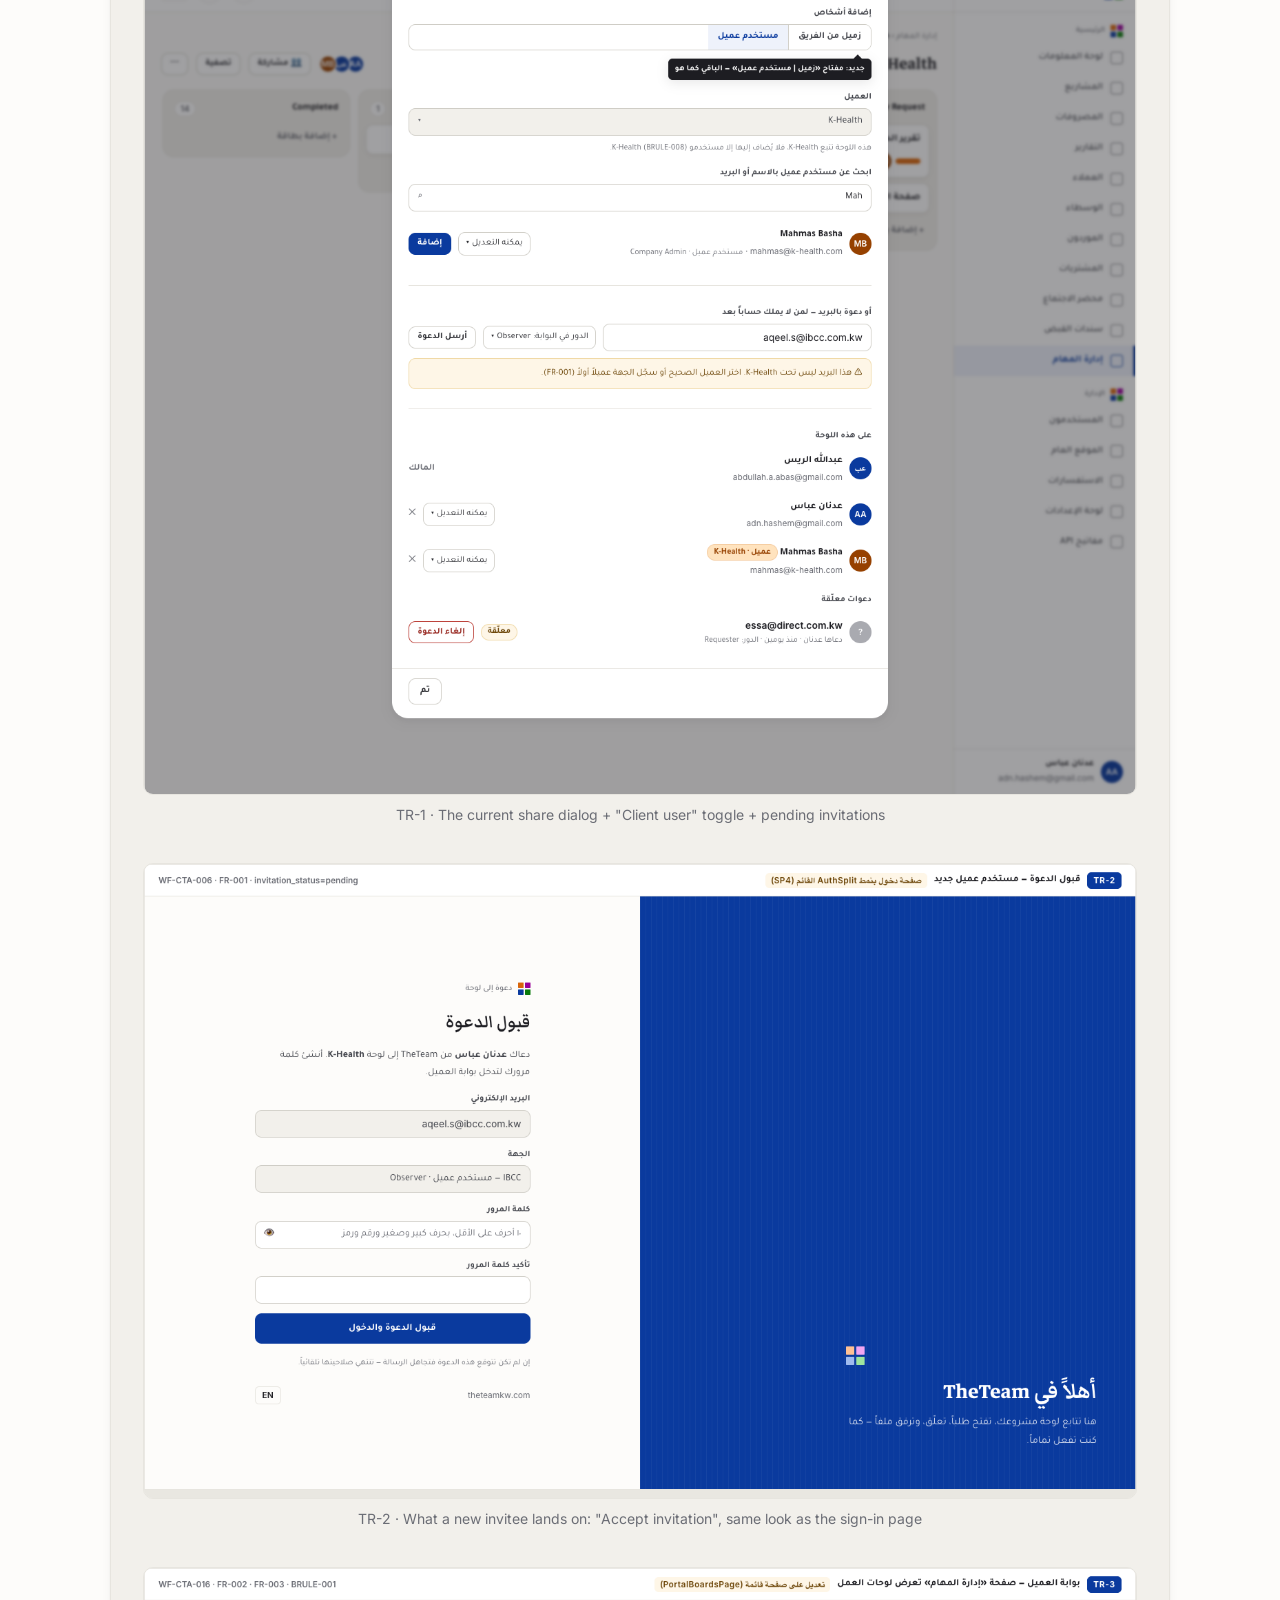
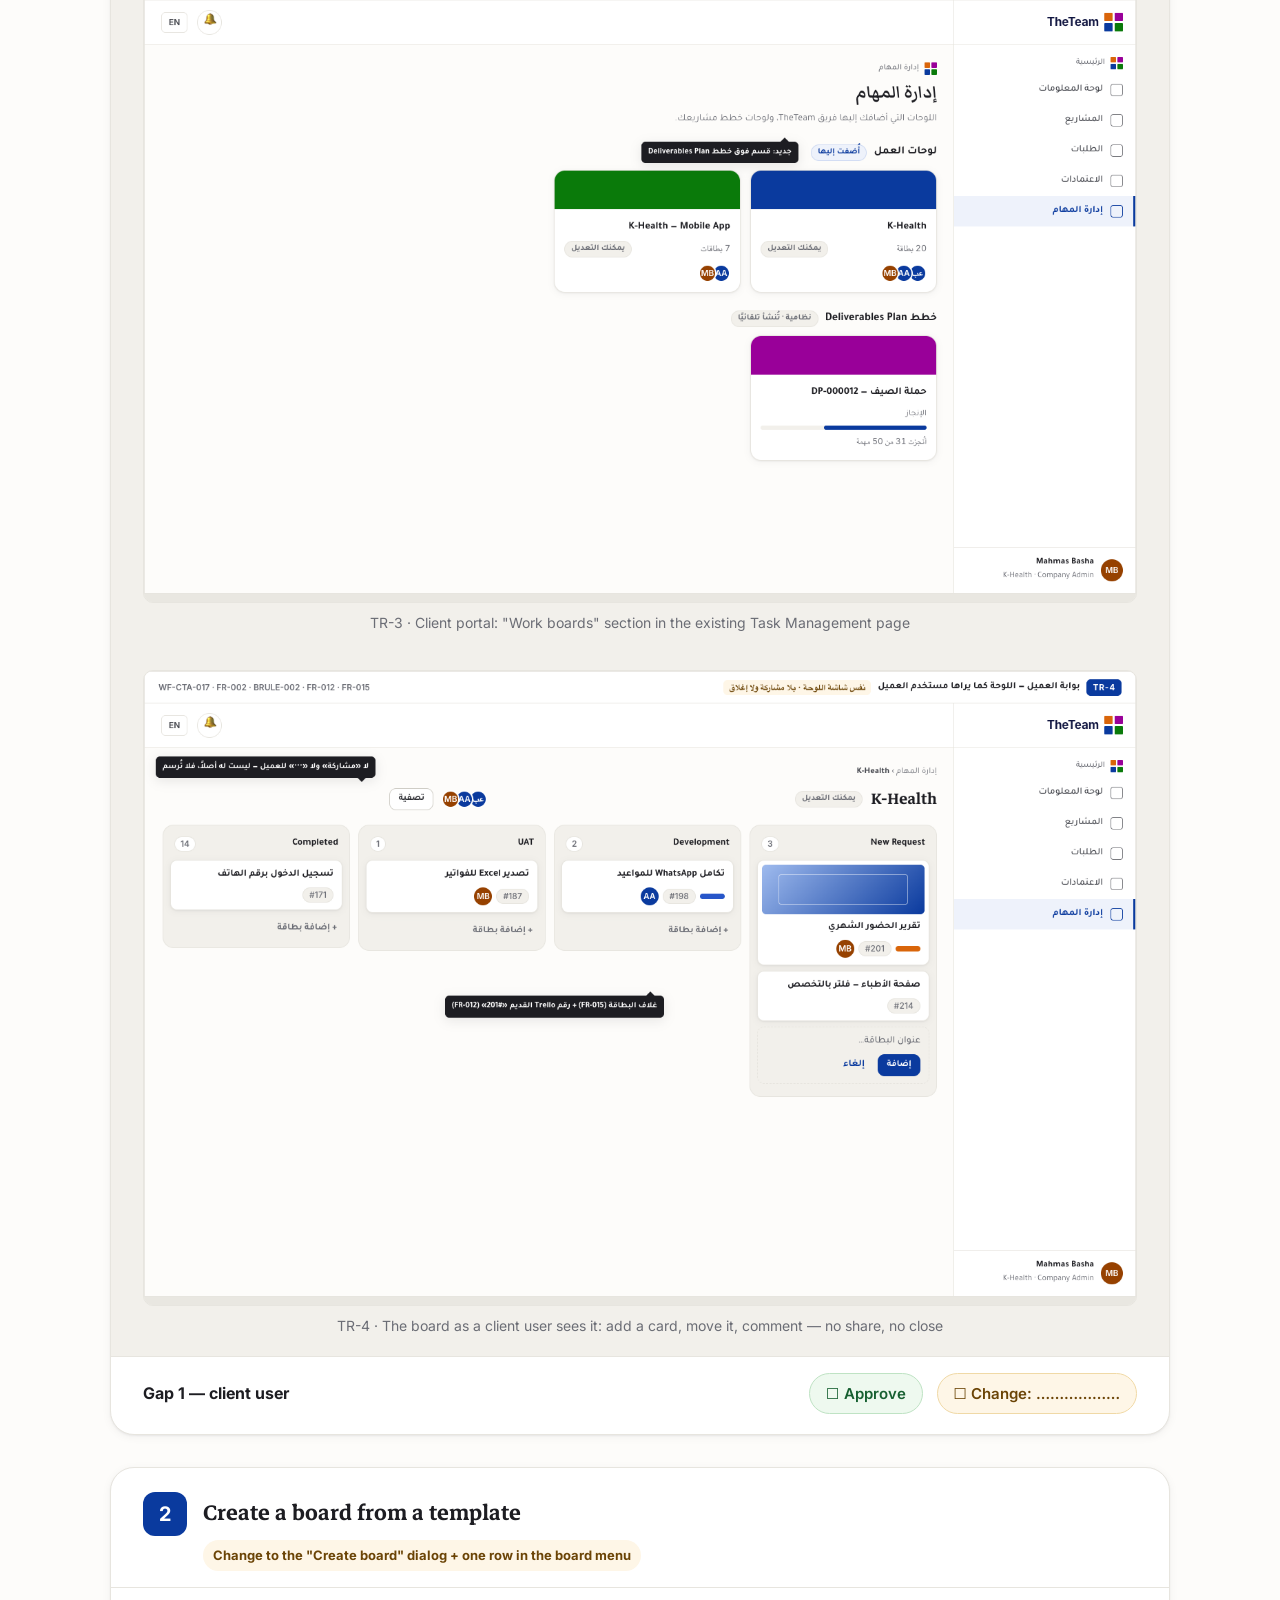
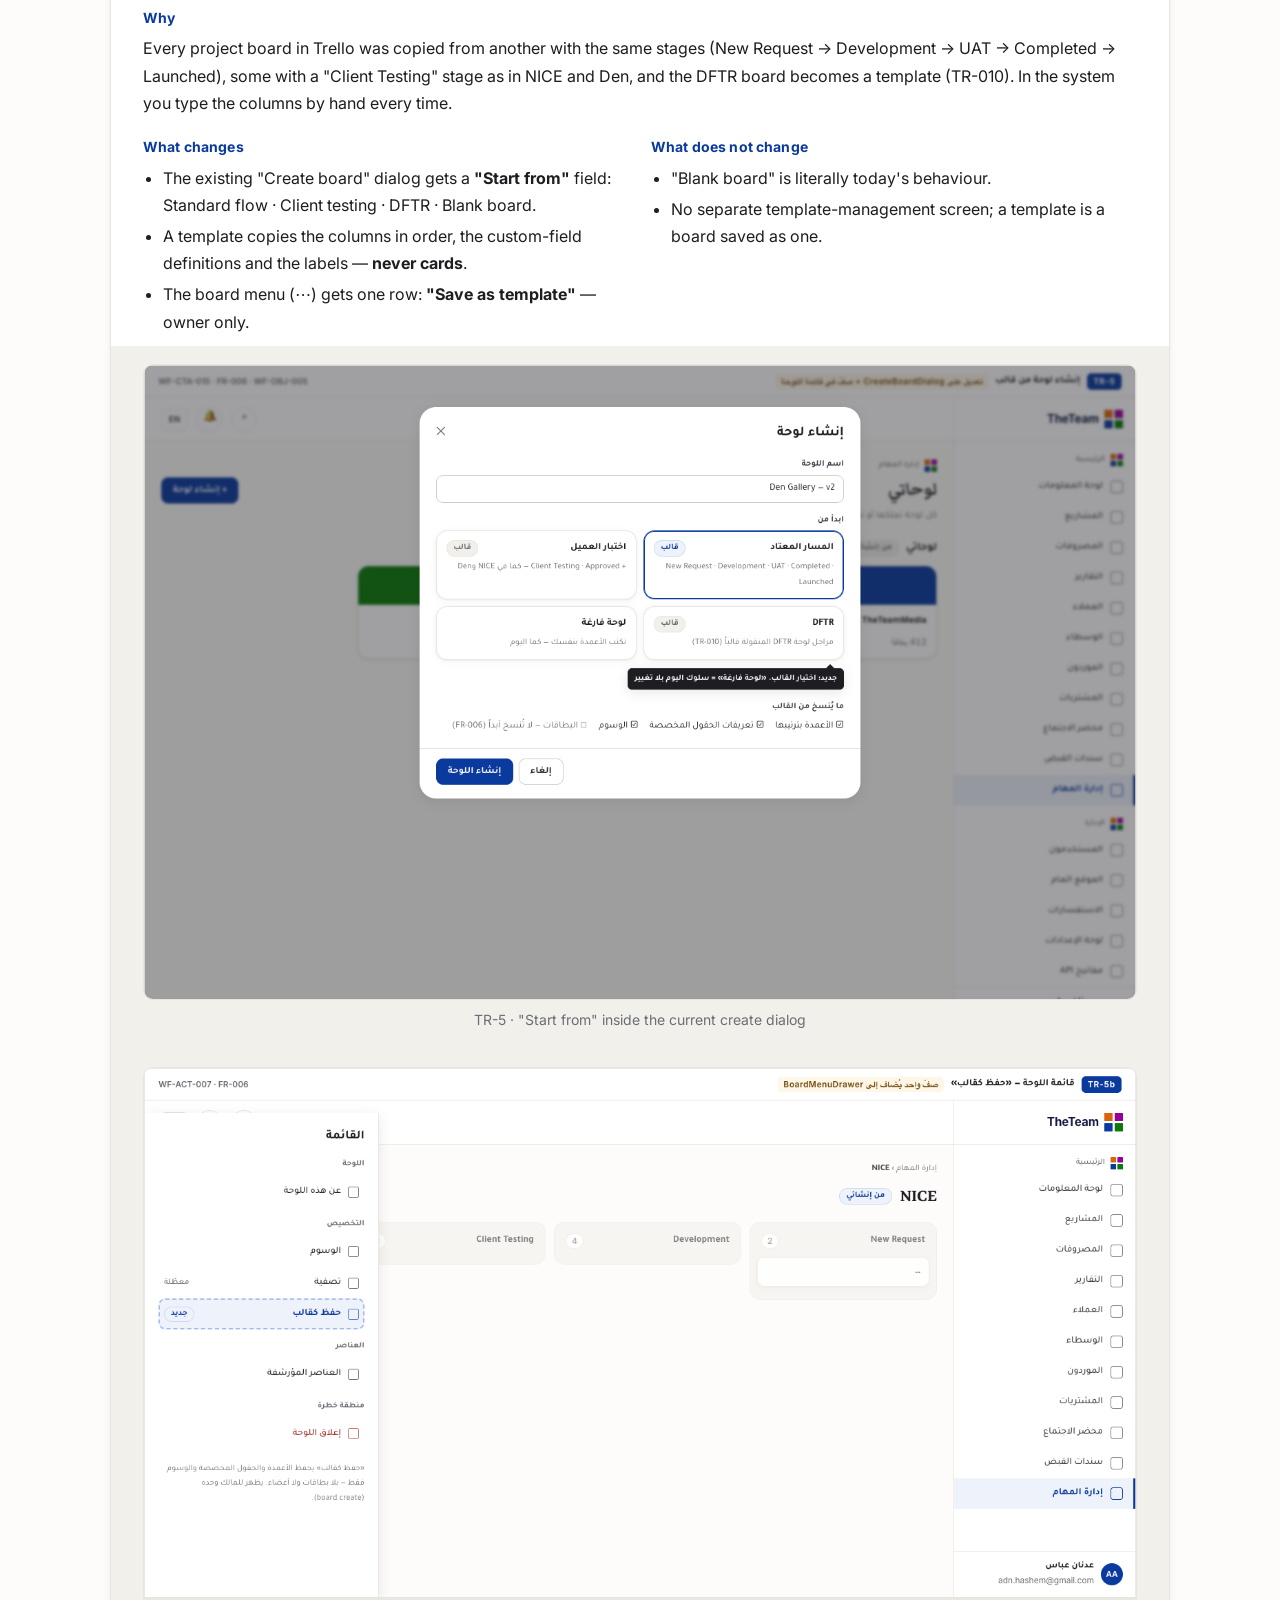
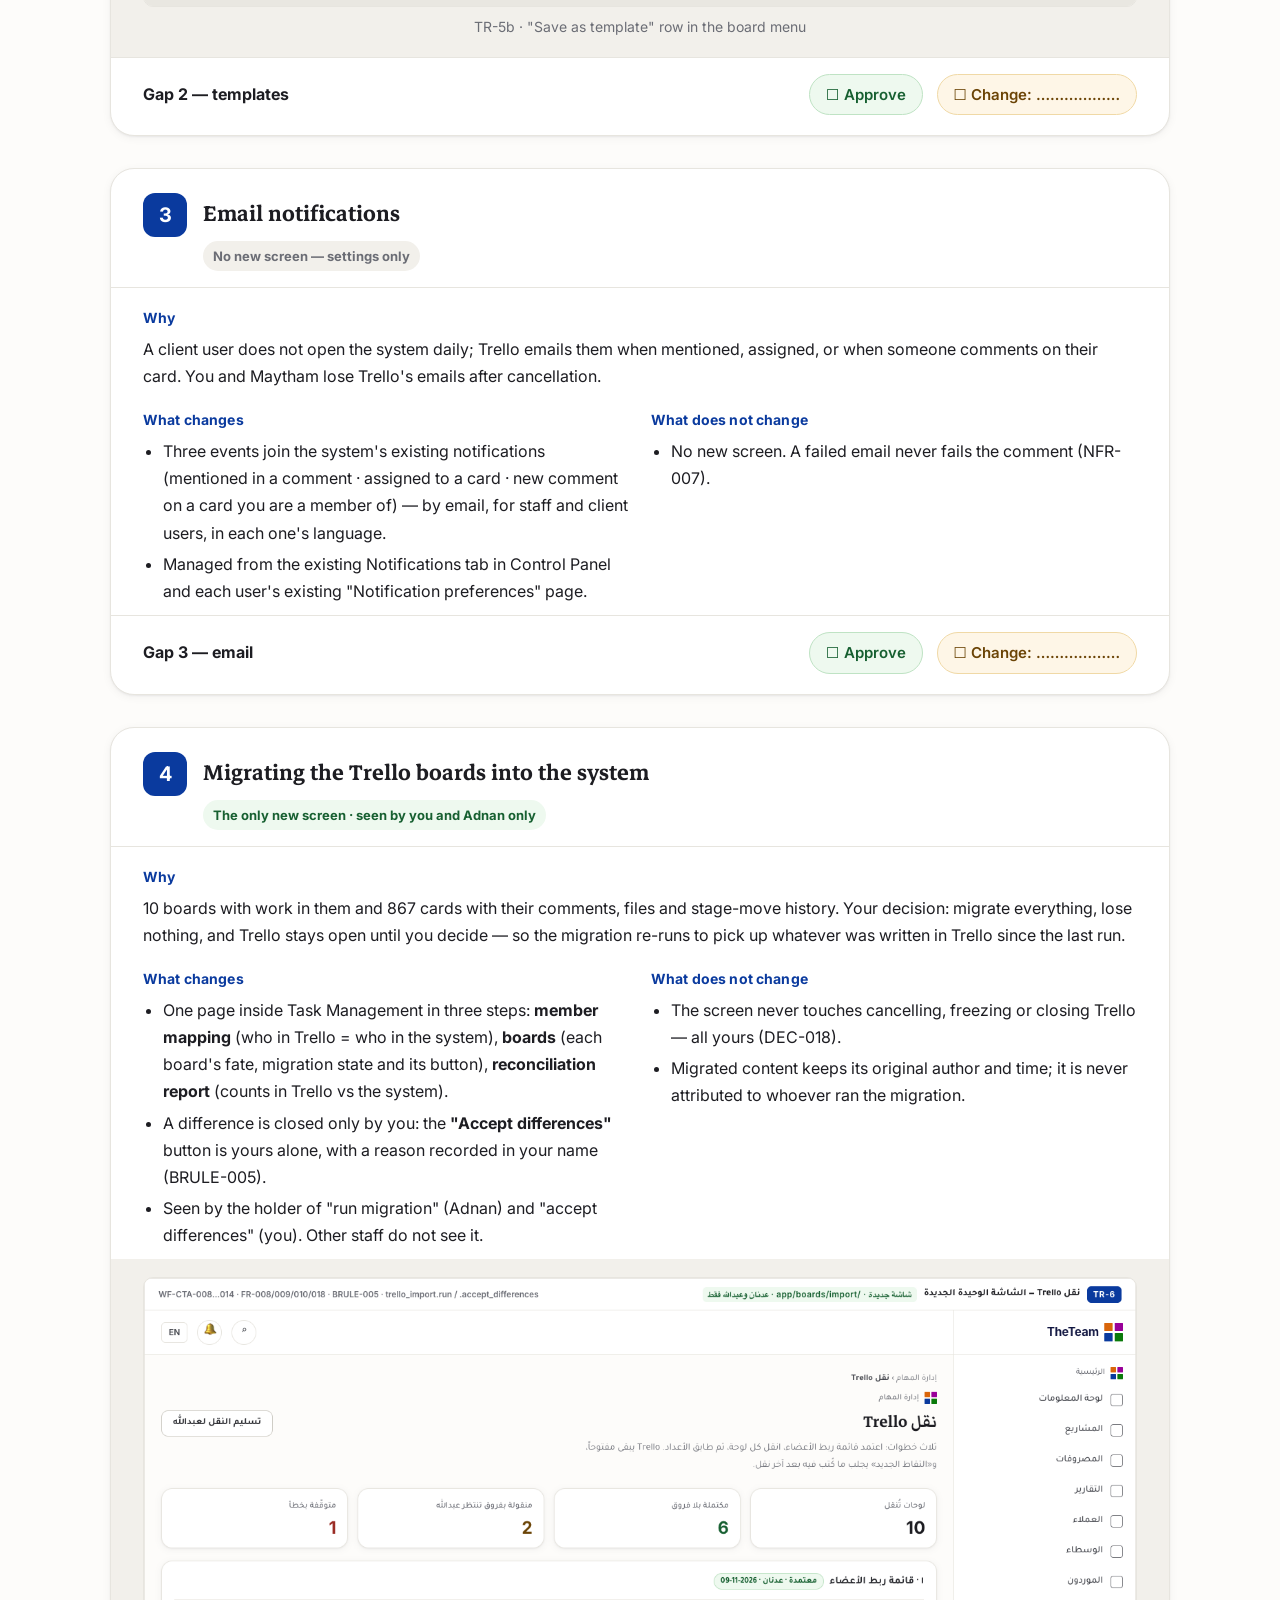
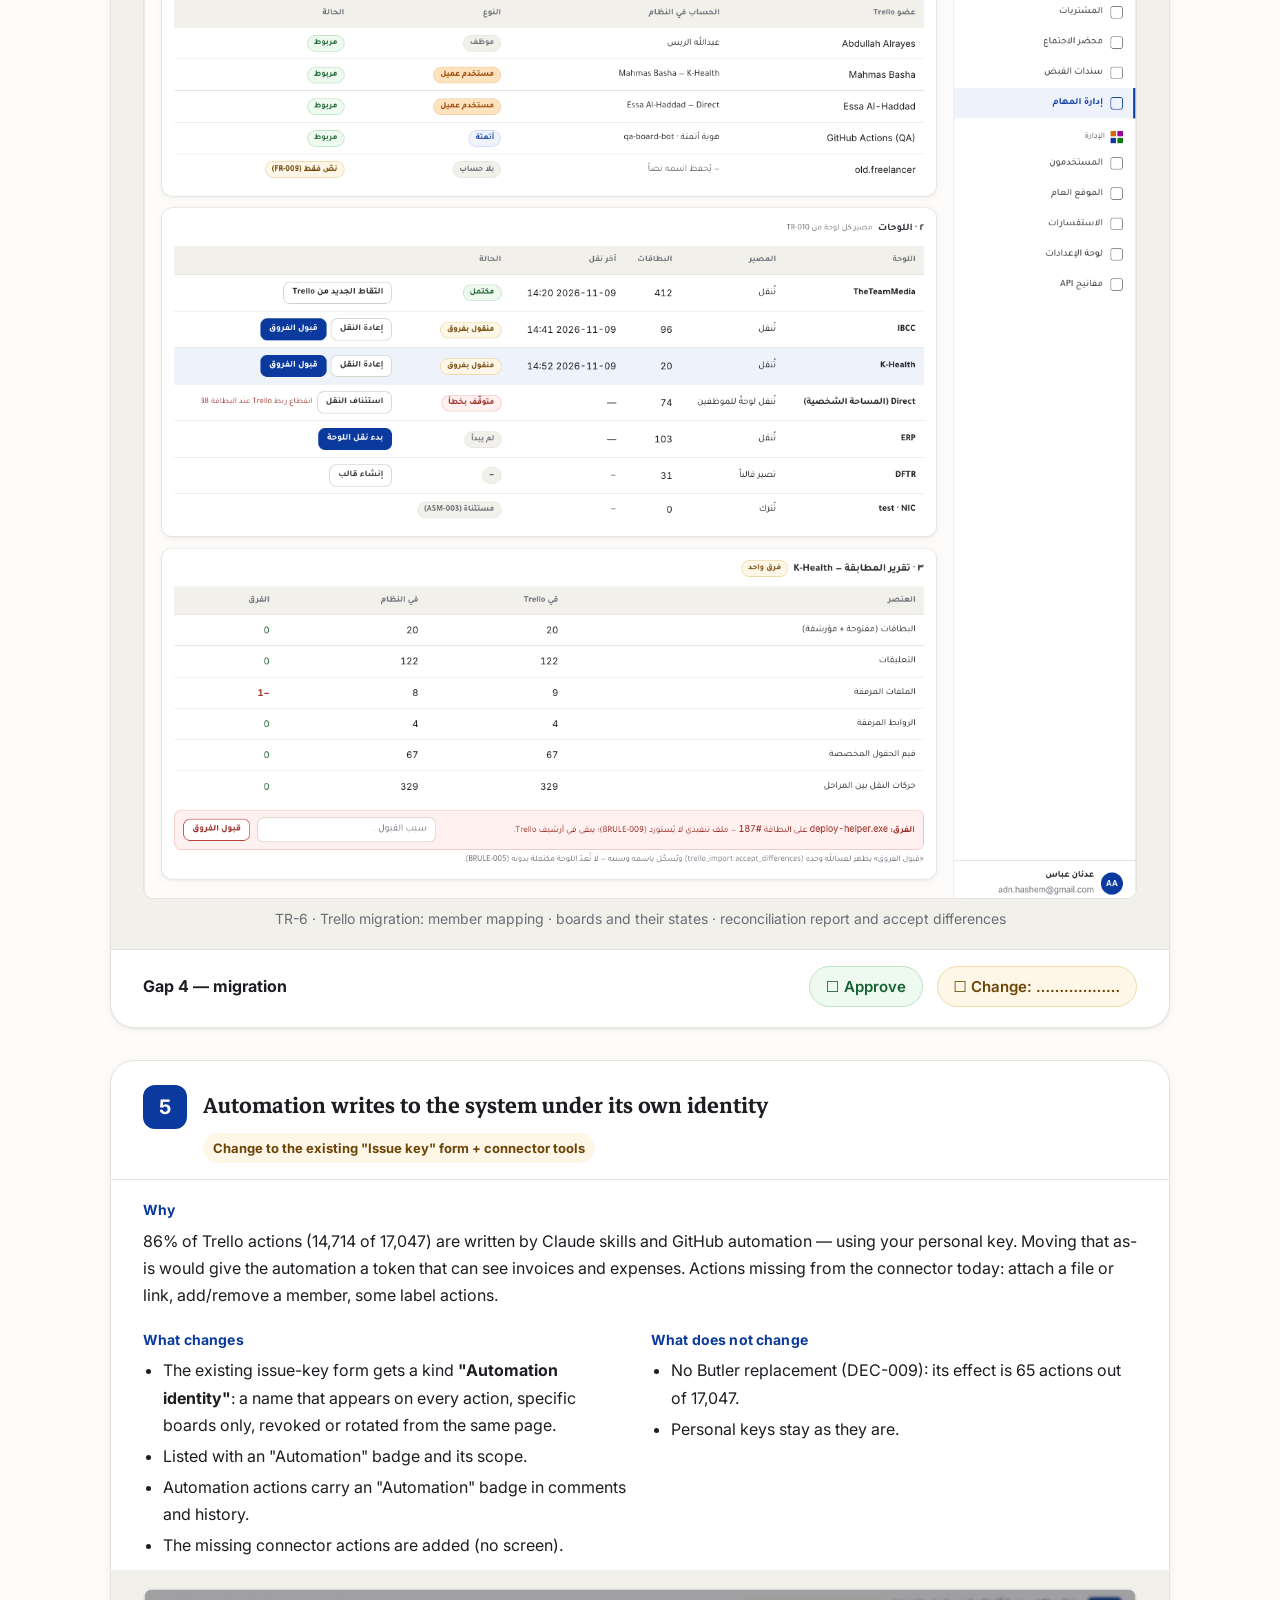
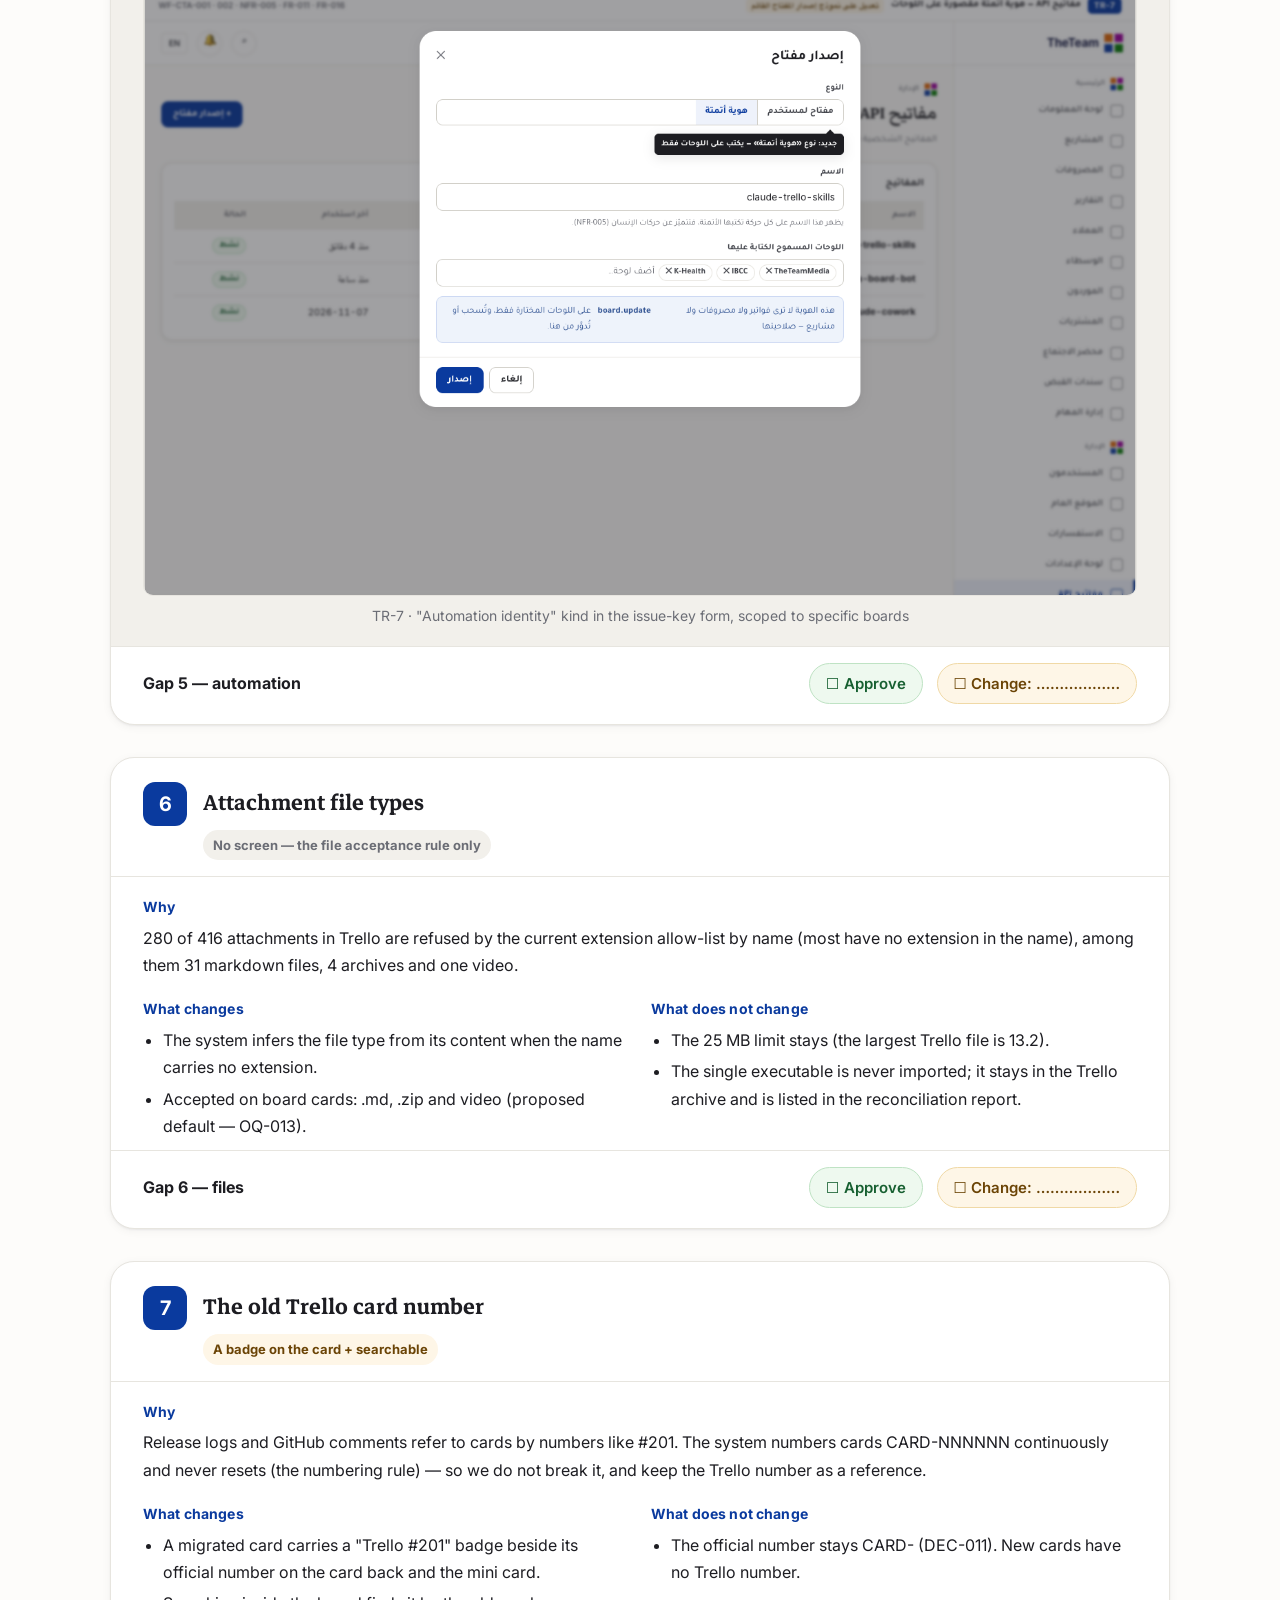
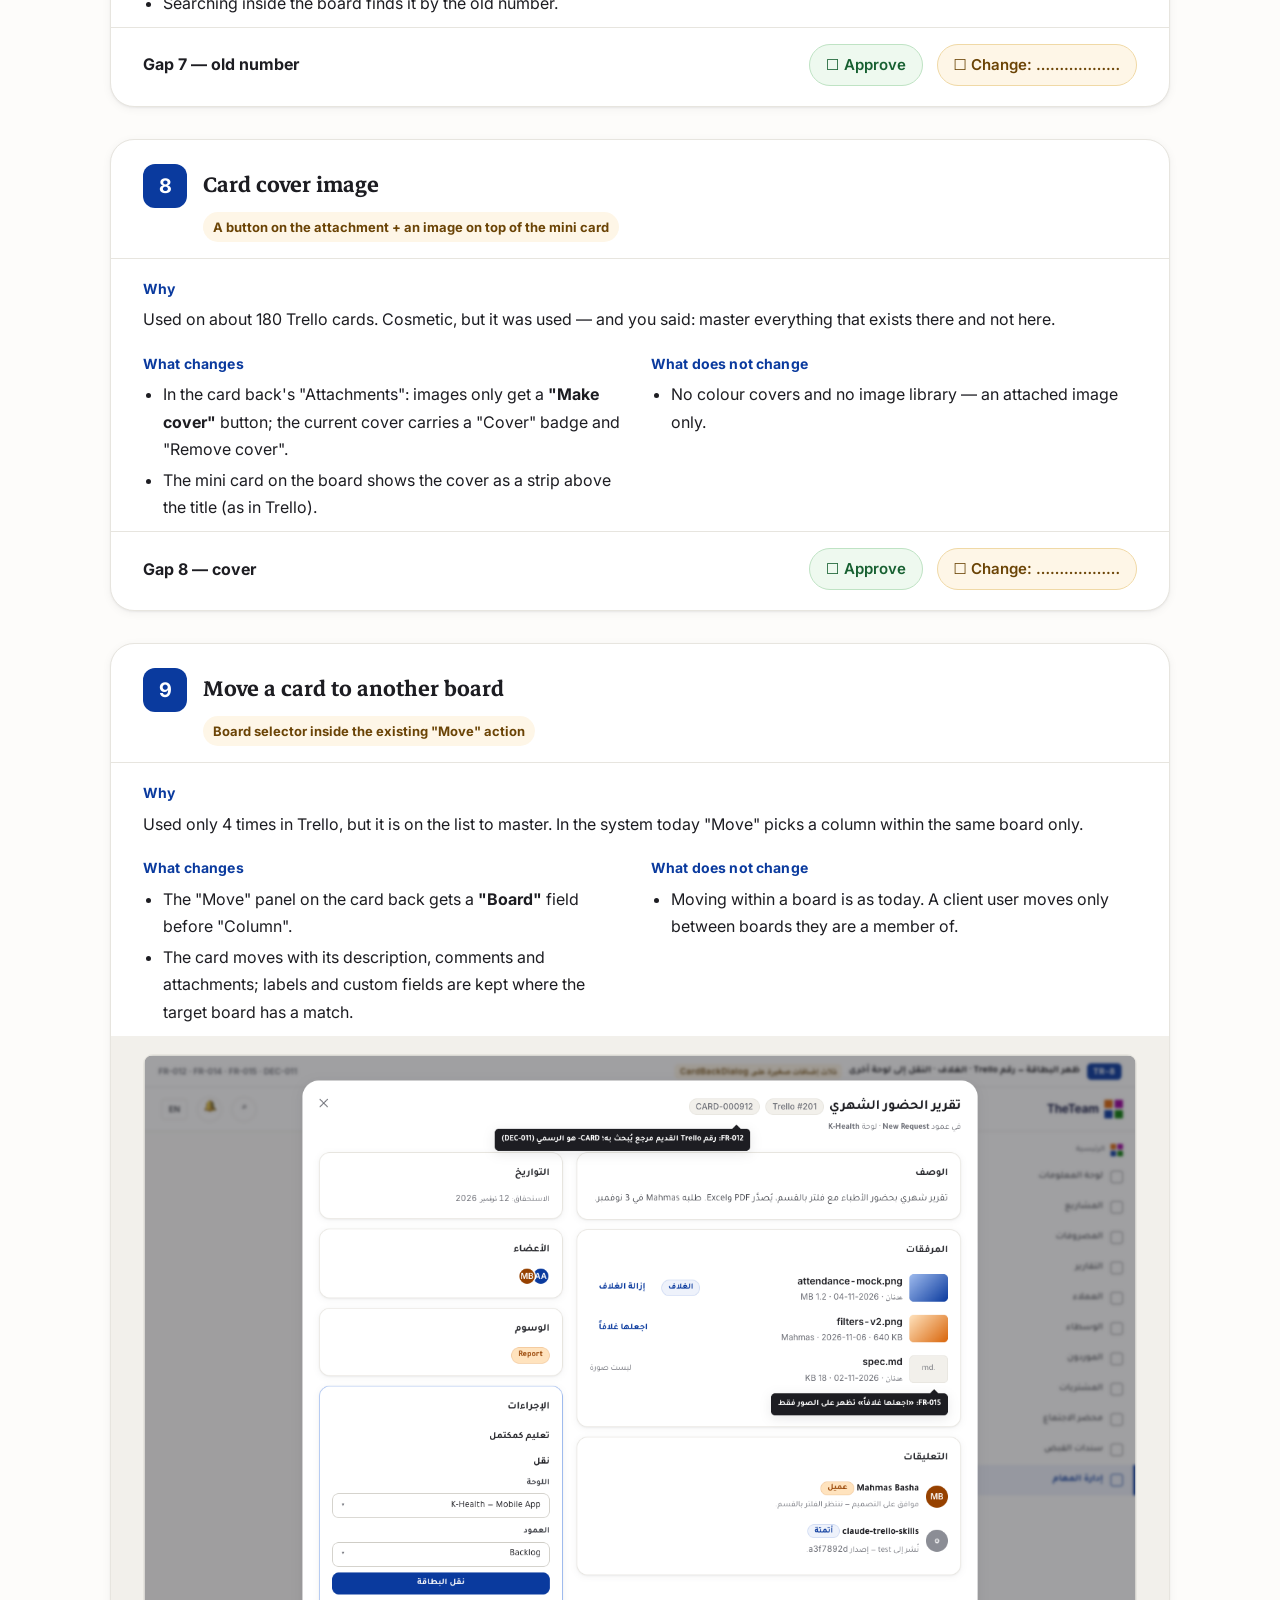
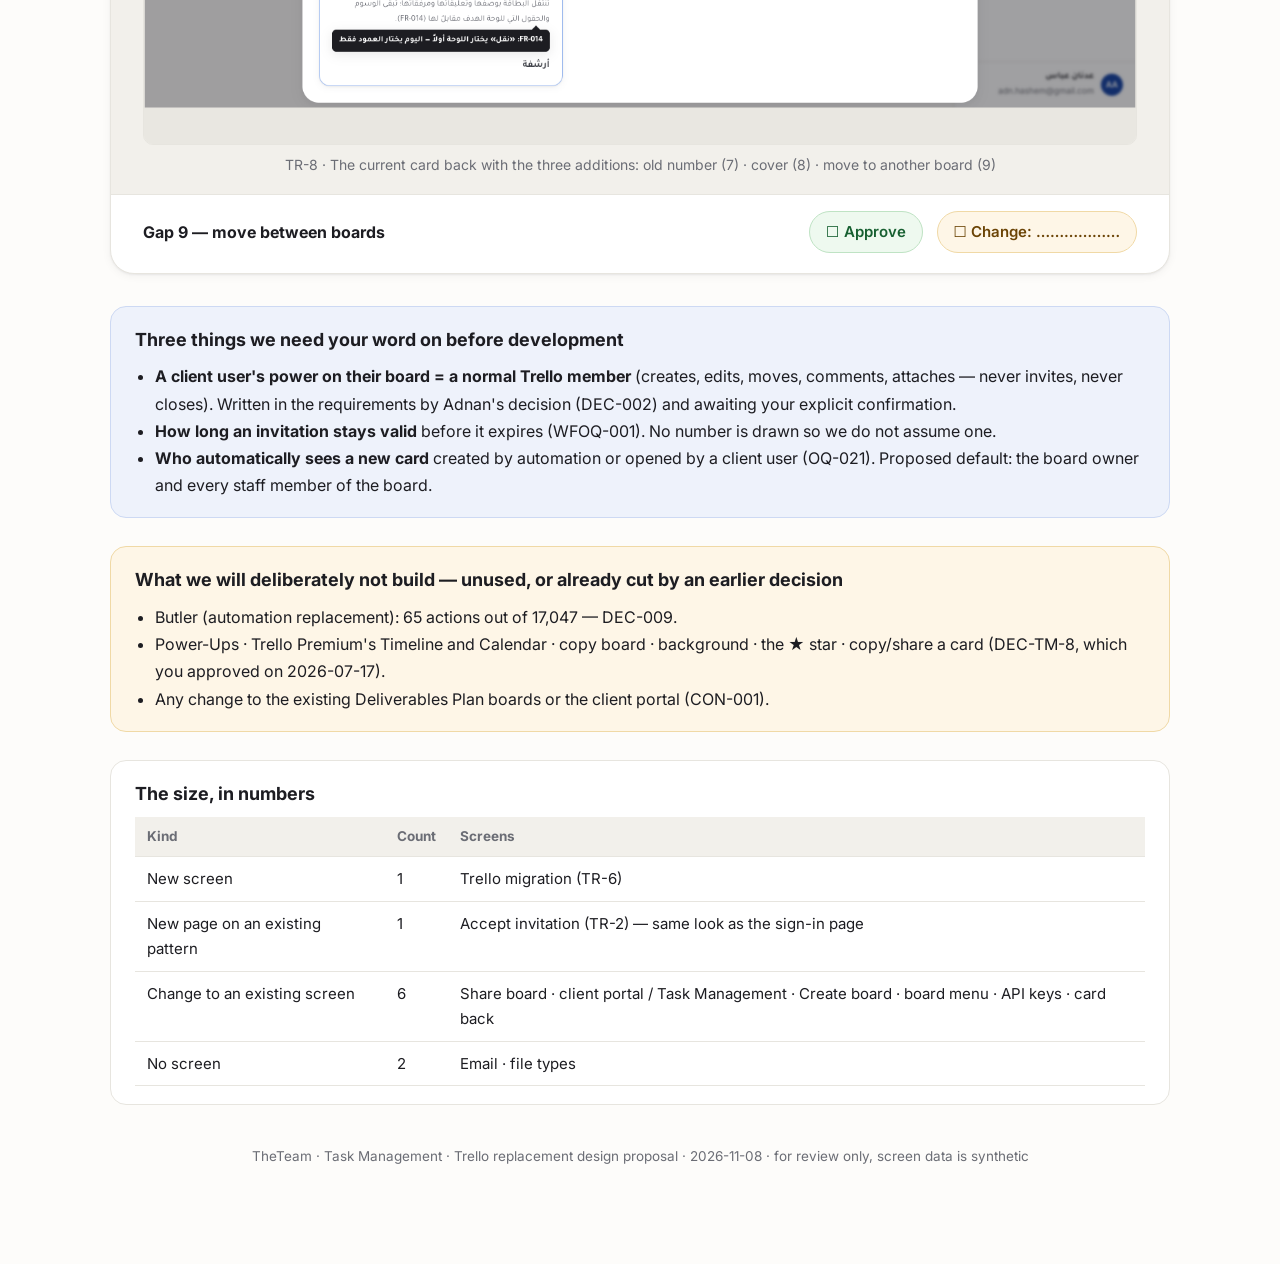
==== commit 24954942: "English only, no language switch" ====
--- a/index.html
+++ b/index.html
@@ -1,199 +1,189 @@
 <!doctype html>
-<html lang="ar" dir="rtl">
+<html lang="en" dir="ltr">
 <head>
 <meta charset="utf-8">
 <meta name="viewport" content="width=device-width, initial-scale=1">
 <meta name="robots" content="noindex, nofollow">
-<title>استبدال Trello — اقتراح التصميم (للمراجعة)</title>
+<title>Trello replacement — design proposal (for review)</title>
 <link rel="preconnect" href="https://fonts.googleapis.com">
 <link rel="preconnect" href="https://fonts.gstatic.com" crossorigin>
-<link href="https://fonts.googleapis.com/css2?family=Inter:wght@400;500;600;700&family=Tajawal:wght@400;500;700&family=Markazi+Text:wght@600;700&display=swap" rel="stylesheet">
+<link href="https://fonts.googleapis.com/css2?family=Inter:wght@400;500;600;700&family=Markazi+Text:wght@600;700&display=swap" rel="stylesheet">
 <link rel="stylesheet" href="walkthrough.css">
 </head>
 <body>
-<a class="langswitch" href="en.html" lang="en" dir="ltr" aria-label="English version">EN</a>
 <div class="wrap">
 
 <header class="hero">
-  <div class="eyebrow"><span class="mark"><i></i><i></i><i></i><i></i></span>إدارة المهام · استبدال Trello · المرحلة الثالثة (التصميم)</div>
-  <h1>ما كنّا نستخدمه في Trello وغير موجود عندنا — وكيف نضيفه بلا تغيير كبير</h1>
-  <p class="lede">هذا الاقتراح لعبدالله. تسع فجوات محصورة من جرد Trello الفعلي (١٣ لوحة، ٨٦٧ بطاقة، ١٧,٠٤٧ حركة). لكل فجوة: <b>لماذا</b> وضعناها، <b>ما الذي يتغيّر</b> على الشاشة، <b>ما الذي لا يتغيّر</b>، وصورة. كل صورة مرسومة بهوية النظام الحالية (أزرق TheTeam، نفس القائمة الجانبية، نفس النوافذ) — لا شاشة مُعاد تصميمها.</p>
-  <ul class="steps"><li class="done">١ · المتطلبات (BRD v1.2.0)</li><li class="done">٢ · سير العمل (v1.0.0)</li><li class="now">٣ · التصميم — هذه الصفحة</li><li>٤ · الصلاحيات والموصل</li><li>٥ · التطوير</li></ul>
-  <div class="rule"><b>القاعدة التي يلتزم بها كل ما تحت:</b> النظام الموجود لا نعدّل عليه تعديلات كبيرة. نضيف فقط ما كان يُستخدم في Trello فعلاً وغير موجود. <b>شاشة جديدة واحدة</b> (نقل Trello) و<b>تعديلات صغيرة على ستّ شاشات قائمة</b>. وما لم يكن يُستخدم في Trello (Butler، Power-Ups، الجدول الزمني) لا نبنيه.</div>
+  <div class="eyebrow"><span class="mark"><i></i><i></i><i></i><i></i></span>Task Management · Trello replacement · Step 3 (design)</div>
+  <h1>What we used in Trello and do not have yet — and how we add it without a big change</h1>
+  <p class="lede">This proposal is for Abdullah. Nine gaps, measured from the real Trello inventory (13 boards, 867 cards, 17,047 actions). For each gap: <b>why</b> it is here, <b>what changes</b> on screen, <b>what does not change</b>, and a picture. Every picture is drawn in the system's current identity (TheTeam blue, the same sidebar, the same dialogs) — no screen is redesigned. <span class="note-ar">The screen mock-ups are in Arabic, as the team uses the system; the English page describes the same screens.</span></p>
+  <ul class="steps"><li class="done">1 · Requirements (BRD v1.2.0)</li><li class="done">2 · Workflow (v1.0.0)</li><li class="now">3 · Design — this page</li><li>4 · Permissions & connector</li><li>5 · Development</li></ul>
+  <div class="rule"><b>The rule everything below follows:</b> no large changes to the existing system. We add only what was actually used in Trello and is missing. <b>One new screen</b> (Trello migration) and <b>small changes to six existing screens</b>. What was not used in Trello (Butler, Power-Ups, Timeline) is not built.</div>
 </header>
 
-<div class="toc"><b>الفجوات التسع</b>
+<div class="toc"><b>The nine gaps</b>
   <ol>
-    <li><a href="#g1">مستخدم العميل على اللوحة الحرة</a></li>
-    <li><a href="#g2">إنشاء لوحة من قالب</a></li>
-    <li><a href="#g3">الإشعار بالبريد</a></li>
-    <li><a href="#g4">نقل لوحات Trello</a></li>
-    <li><a href="#g5">أفعال الأتمتة الناقصة</a></li>
-    <li><a href="#g6">أنواع الملفات</a></li>
-    <li><a href="#g7">رقم بطاقة Trello القديم</a></li>
-    <li><a href="#g8">صورة غلاف البطاقة</a></li>
-    <li><a href="#g9">نقل البطاقة إلى لوحة أخرى</a></li>
+    <li><a href="#g1">A client user on a work board</a></li>
+    <li><a href="#g2">Create a board from a template</a></li>
+    <li><a href="#g3">Email notifications</a></li>
+    <li><a href="#g4">Migrating the Trello boards</a></li>
+    <li><a href="#g5">The missing automation actions</a></li>
+    <li><a href="#g6">File types</a></li>
+    <li><a href="#g7">The old Trello card number</a></li>
+    <li><a href="#g8">Card cover image</a></li>
+    <li><a href="#g9">Move a card to another board</a></li>
   </ol>
 </div>
 
-<!-- ───────────── الفجوة ١ ───────────── -->
 <section class="gap" id="g1">
-  <div class="gh"><span class="n">1</span><div class="t"><h2>مستخدم العميل يعمل على لوحته الحرة</h2><span class="kind mod">تعديل على شاشة قائمة + قسم في بوابة العميل</span></div></div>
-  <div class="why"><h4>لماذا</h4><p style="margin:0">ثلاثة أشخاص من خارج الشركة يعملون اليوم على Trello كأعضاء عاديين: Essa (Direct) وaqeel (IBCC) وMahmas (K-Health، ١,٢٩٥ حركة أغلبها أتمتة). في النظام، اللوحات الحرة للموظفين فقط، وبوابة العميل تعرض لوحات خطة التشغيل وحدها. <b>قرارك:</b> لا يوجد «ضيف» — الشخص الخارجي مستخدمُ بوابةِ عميلٍ بدوره القائم تحت عميل مسجّل (DEC-017).</p></div>
+  <div class="gh"><span class="n">1</span><div class="t"><h2>A client user works on their work board</h2><span class="kind mod">Change to an existing dialog + a section in the client portal</span></div></div>
+  <div class="why"><h3>Why</h3><p style="margin:0">Three people outside the company work on Trello today as normal members: Essa (Direct), aqeel (IBCC) and Mahmas (K-Health — 1,295 actions, mostly automation). In the system, work boards are staff-only and the client portal shows Deliverables Plan boards only. <b>Your decision:</b> there is no "guest" — an outsider is a client-portal user with their existing role, under a registered client (DEC-017).</p></div>
   <div class="cols2">
-    <div class="what"><h4>ما الذي يتغيّر</h4><ul>
-      <li>نافذة «مشاركة اللوحة» الحالية تأخذ مفتاحاً: <b>زميل من الفريق | مستخدم عميل</b>. الباقي كما هو.</li>
-      <li>عند اختيار «مستخدم عميل»: العميل يُقرأ من اللوحة نفسها (كل لوحة تتبع جهة واحدة)، تبحث عن مستخدم عنده حساب، أو تدعو بريداً جديداً وتختار دوره في البوابة.</li>
-      <li>الصلاحية القصوى <b>«يمكنه التعديل»</b> — لا يصير مالكاً أبداً، ولا يدعو ولا يغلق (كالعضو العادي في Trello).</li>
-      <li>قسم «دعوات معلّقة» مع «إلغاء الدعوة»؛ وصفّ المستخدم يحمل شارة «عميل · K-Health».</li>
-      <li>في بوابة العميل: صفحة «إدارة المهام» الموجودة تزيد قسماً <b>«لوحات العمل»</b> فوق خطط Deliverables Plan.</li>
+    <div class="what"><h3>What changes</h3><ul>
+      <li>The existing "Share board" dialog gets one toggle: <b>Team colleague | Client user</b>. Everything else stays.</li>
+      <li>With "Client user": the client is read from the board itself (every board belongs to one client), you search a user who already has an account, or invite a new email and choose their portal role.</li>
+      <li>Maximum access is <b>"Can edit"</b> — never owner, never invites, never closes (a normal Trello member).</li>
+      <li>A "Pending invitations" section with "Cancel invitation"; the user's row carries a "Client · K-Health" badge.</li>
+      <li>In the client portal: the existing "Task Management" page gains a <b>"Work boards"</b> section above the Deliverables Plans.</li>
     </ul></div>
-    <div class="not"><h4>ما الذي لا يتغيّر</h4><ul>
-      <li>شاشة اللوحة نفسها — العميل يراها كما يراها الموظف، بلا زرّ «مشاركة» ولا «⋯» (ليست له أصلاً فلا تُرسم).</li>
-      <li>العميل <b>لا ينشئ لوحات</b>؛ يعمل على ما نضعه فيه، ويضيف بطاقة إذا كان عنده طلب.</li>
-      <li>الإخفاء الافتراضي للبطاقات يبقى (DEC-013). البطاقات المنقولة تُفتح لمن كان عضواً في لوحتها يوم النقل.</li>
+    <div class="not"><h3>What does not change</h3><ul>
+      <li>The board screen itself — the client sees it exactly as staff do, without "Share" and "⋯" (not theirs, so not drawn).</li>
+      <li>The client <b>does not create boards</b>; they work on the ones we put them on and add a card when they have a request.</li>
+      <li>Cards stay hidden by default (DEC-013). Migrated cards open to whoever was on that board on migration day.</li>
     </ul></div>
   </div>
-  <figure><img src="img/TR-1.png" alt="نافذة مشاركة اللوحة مع مفتاح زميل / مستخدم عميل"><figcaption>TR-1 · نافذة المشاركة الحالية + مفتاح «مستخدم عميل» + الدعوات المعلّقة</figcaption></figure>
-  <figure><img src="img/TR-2.png" alt="صفحة قبول الدعوة"><figcaption>TR-2 · ما يصل المدعو الجديد: صفحة «قبول الدعوة» بنفس شكل صفحة الدخول</figcaption></figure>
-  <figure><img src="img/TR-3.png" alt="صفحة إدارة المهام في بوابة العميل مع قسم لوحات العمل"><figcaption>TR-3 · بوابة العميل: قسم «لوحات العمل» في صفحة إدارة المهام الموجودة</figcaption></figure>
-  <figure><img src="img/TR-4.png" alt="اللوحة كما يراها مستخدم العميل"><figcaption>TR-4 · اللوحة كما يراها مستخدم العميل: يضيف بطاقة، ينقلها، يعلّق — بلا مشاركة ولا إغلاق</figcaption></figure>
-  <div class="decide"><span class="q">الفجوة ١ — مستخدم العميل</span><span class="opt ok">☐ موافق</span><span class="opt ed">☐ تعديل: ………………</span></div>
+  <figure><img src="img/TR-1.png" alt="Share dialog with the colleague / client user toggle"><figcaption>TR-1 · The current share dialog + "Client user" toggle + pending invitations</figcaption></figure>
+  <figure><img src="img/TR-2.png" alt="Accept invitation page"><figcaption>TR-2 · What a new invitee lands on: "Accept invitation", same look as the sign-in page</figcaption></figure>
+  <figure><img src="img/TR-3.png" alt="Client portal Task Management page with a Work boards section"><figcaption>TR-3 · Client portal: "Work boards" section in the existing Task Management page</figcaption></figure>
+  <figure><img src="img/TR-4.png" alt="The board as a client user sees it"><figcaption>TR-4 · The board as a client user sees it: add a card, move it, comment — no share, no close</figcaption></figure>
+  <div class="decide"><span class="q">Gap 1 — client user</span><span class="opt ok">☐ Approve</span><span class="opt ed">☐ Change: ………………</span></div>
 </section>
 
-<!-- ───────────── الفجوة ٢ ───────────── -->
 <section class="gap" id="g2">
-  <div class="gh"><span class="n">2</span><div class="t"><h2>إنشاء لوحة من قالب</h2><span class="kind mod">تعديل على نافذة «إنشاء لوحة» + صفّ في قائمة اللوحة</span></div></div>
-  <div class="why"><h4>لماذا</h4><p style="margin:0">كل لوحات المشاريع في Trello نُسخت من بعضها بنفس المراحل (New Request → Development → UAT → Completed → Launched)، وبعضها بمرحلة «Client Testing» كما في NICE وDen، ولوحة DFTR تصير قالباً (TR-010). في النظام تكتب الأعمدة يدوياً في كل مرة.</p></div>
+  <div class="gh"><span class="n">2</span><div class="t"><h2>Create a board from a template</h2><span class="kind mod">Change to the "Create board" dialog + one row in the board menu</span></div></div>
+  <div class="why"><h3>Why</h3><p style="margin:0">Every project board in Trello was copied from another with the same stages (New Request → Development → UAT → Completed → Launched), some with a "Client Testing" stage as in NICE and Den, and the DFTR board becomes a template (TR-010). In the system you type the columns by hand every time.</p></div>
   <div class="cols2">
-    <div class="what"><h4>ما الذي يتغيّر</h4><ul>
-      <li>نافذة «إنشاء لوحة» الحالية تأخذ خانة <b>«ابدأ من»</b>: المسار المعتاد · اختبار العميل · DFTR · لوحة فارغة.</li>
-      <li>القالب ينسخ الأعمدة بترتيبها وتعريفات الحقول المخصصة والوسوم — <b>ولا ينسخ بطاقات أبداً</b>.</li>
-      <li>قائمة اللوحة (⋯) تأخذ صفاً واحداً: <b>«حفظ كقالب»</b> — للمالك فقط.</li>
+    <div class="what"><h3>What changes</h3><ul>
+      <li>The existing "Create board" dialog gets a <b>"Start from"</b> field: Standard flow · Client testing · DFTR · Blank board.</li>
+      <li>A template copies the columns in order, the custom-field definitions and the labels — <b>never cards</b>.</li>
+      <li>The board menu (⋯) gets one row: <b>"Save as template"</b> — owner only.</li>
     </ul></div>
-    <div class="not"><h4>ما الذي لا يتغيّر</h4><ul><li>«لوحة فارغة» = سلوك اليوم حرفياً.</li><li>لا شاشة إدارة قوالب مستقلة؛ القالب لوحة محفوظة بهذه الصفة.</li></ul></div>
+    <div class="not"><h3>What does not change</h3><ul><li>"Blank board" is literally today's behaviour.</li><li>No separate template-management screen; a template is a board saved as one.</li></ul></div>
   </div>
-  <figure><img src="img/TR-5.png" alt="نافذة إنشاء لوحة مع اختيار القالب"><figcaption>TR-5 · «ابدأ من» داخل نافذة الإنشاء الحالية</figcaption></figure>
-  <figure><img src="img/TR-5b.png" alt="قائمة اللوحة مع صف حفظ كقالب"><figcaption>TR-5b · صفّ «حفظ كقالب» في قائمة اللوحة</figcaption></figure>
-  <div class="decide"><span class="q">الفجوة ٢ — القوالب</span><span class="opt ok">☐ موافق</span><span class="opt ed">☐ تعديل: ………………</span></div>
+  <figure><img src="img/TR-5.png" alt="Create board dialog with template picker"><figcaption>TR-5 · "Start from" inside the current create dialog</figcaption></figure>
+  <figure><img src="img/TR-5b.png" alt="Board menu with Save as template row"><figcaption>TR-5b · "Save as template" row in the board menu</figcaption></figure>
+  <div class="decide"><span class="q">Gap 2 — templates</span><span class="opt ok">☐ Approve</span><span class="opt ed">☐ Change: ………………</span></div>
 </section>
 
-<!-- ───────────── الفجوة ٣ ───────────── -->
 <section class="gap" id="g3">
-  <div class="gh"><span class="n">3</span><div class="t"><h2>الإشعار بالبريد</h2><span class="kind none">بلا شاشة جديدة — إعدادات فقط</span></div></div>
-  <div class="why"><h4>لماذا</h4><p style="margin:0">مستخدم العميل لا يفتح النظام يومياً؛ Trello يرسل له بريداً عند ذكره أو إسناده أو التعليق على بطاقته. وأنت وميثم تفقدان بريد Trello بعد الإلغاء.</p></div>
+  <div class="gh"><span class="n">3</span><div class="t"><h2>Email notifications</h2><span class="kind none">No new screen — settings only</span></div></div>
+  <div class="why"><h3>Why</h3><p style="margin:0">A client user does not open the system daily; Trello emails them when mentioned, assigned, or when someone comments on their card. You and Maytham lose Trello's emails after cancellation.</p></div>
   <div class="cols2">
-    <div class="what"><h4>ما الذي يتغيّر</h4><ul><li>ثلاثة أحداث تُضاف إلى إشعارات النظام القائمة (ذكر في تعليق · إسناد إلى بطاقة · تعليق جديد على بطاقة أنت عضو فيها) — بالبريد، للموظف ولمستخدم العميل، بلغة كلٍّ منهما.</li><li>تُدار من تبويب الإشعارات الموجود في لوحة الإعدادات، وصفحة «تفضيلات الإشعارات» الموجودة لكل مستخدم.</li></ul></div>
-    <div class="not"><h4>ما الذي لا يتغيّر</h4><ul><li>لا شاشة جديدة. فشل البريد لا يُفشل التعليق (NFR-007).</li></ul></div>
+    <div class="what"><h3>What changes</h3><ul><li>Three events join the system's existing notifications (mentioned in a comment · assigned to a card · new comment on a card you are a member of) — by email, for staff and client users, in each one's language.</li><li>Managed from the existing Notifications tab in Control Panel and each user's existing "Notification preferences" page.</li></ul></div>
+    <div class="not"><h3>What does not change</h3><ul><li>No new screen. A failed email never fails the comment (NFR-007).</li></ul></div>
   </div>
-  <div class="decide"><span class="q">الفجوة ٣ — البريد</span><span class="opt ok">☐ موافق</span><span class="opt ed">☐ تعديل: ………………</span></div>
+  <div class="decide"><span class="q">Gap 3 — email</span><span class="opt ok">☐ Approve</span><span class="opt ed">☐ Change: ………………</span></div>
 </section>
 
-<!-- ───────────── الفجوة ٤ ───────────── -->
 <section class="gap" id="g4">
-  <div class="gh"><span class="n">4</span><div class="t"><h2>نقل لوحات Trello إلى النظام</h2><span class="kind new">الشاشة الجديدة الوحيدة · تراها أنت وعدنان فقط</span></div></div>
-  <div class="why"><h4>لماذا</h4><p style="margin:0">١٠ لوحات فيها عمل و٨٦٧ بطاقة بتعليقاتها وملفاتها وتاريخ نقلها بين المراحل. قرارك: ننقلها كلها، ولا يضيع شيء، وTrello يبقى مفتوحاً حتى تقرّر أنت — فالنقل يُعاد ليلتقط ما كُتب في Trello بعد آخر مرة.</p></div>
+  <div class="gh"><span class="n">4</span><div class="t"><h2>Migrating the Trello boards into the system</h2><span class="kind new">The only new screen · seen by you and Adnan only</span></div></div>
+  <div class="why"><h3>Why</h3><p style="margin:0">10 boards with work in them and 867 cards with their comments, files and stage-move history. Your decision: migrate everything, lose nothing, and Trello stays open until you decide — so the migration re-runs to pick up whatever was written in Trello since the last run.</p></div>
   <div class="cols2">
-    <div class="what"><h4>ما الذي يتغيّر</h4><ul>
-      <li>صفحة واحدة داخل إدارة المهام بثلاث خطوات: <b>قائمة ربط الأعضاء</b> (من في Trello = من في النظام)، <b>اللوحات</b> (مصير كل لوحة وحالة نقلها وزرها)، <b>تقرير المطابقة</b> (الأعداد في Trello مقابل النظام).</li>
-      <li>الفرق لا يُغلق إلا بقبولك: زر <b>«قبول الفروق»</b> يظهر لك وحدك، مع سبب يُسجَّل باسمك (BRULE-005).</li>
-      <li>يراها حامل صلاحية «تشغيل النقل» (عدنان) و«قبول الفروق» (أنت). باقي الموظفين لا يرونها.</li>
+    <div class="what"><h3>What changes</h3><ul>
+      <li>One page inside Task Management in three steps: <b>member mapping</b> (who in Trello = who in the system), <b>boards</b> (each board's fate, migration state and its button), <b>reconciliation report</b> (counts in Trello vs the system).</li>
+      <li>A difference is closed only by you: the <b>"Accept differences"</b> button is yours alone, with a reason recorded in your name (BRULE-005).</li>
+      <li>Seen by the holder of "run migration" (Adnan) and "accept differences" (you). Other staff do not see it.</li>
     </ul></div>
-    <div class="not"><h4>ما الذي لا يتغيّر</h4><ul><li>لا تتدخل الشاشة في إلغاء Trello ولا تجميده ولا إغلاق لوحاته — كلها لك (DEC-018).</li><li>المحتوى المنقول يحتفظ بكاتبه ووقته الأصلي، لا يُنسب لمن نفّذ النقل.</li></ul></div>
+    <div class="not"><h3>What does not change</h3><ul><li>The screen never touches cancelling, freezing or closing Trello — all yours (DEC-018).</li><li>Migrated content keeps its original author and time; it is never attributed to whoever ran the migration.</li></ul></div>
   </div>
-  <figure><img src="img/TR-6.png" alt="شاشة نقل Trello"><figcaption>TR-6 · نقل Trello: قائمة الربط · اللوحات وحالاتها · تقرير المطابقة وقبول الفروق</figcaption></figure>
-  <div class="decide"><span class="q">الفجوة ٤ — النقل</span><span class="opt ok">☐ موافق</span><span class="opt ed">☐ تعديل: ………………</span></div>
+  <figure><img src="img/TR-6.png" alt="Trello migration screen"><figcaption>TR-6 · Trello migration: member mapping · boards and their states · reconciliation report and accept differences</figcaption></figure>
+  <div class="decide"><span class="q">Gap 4 — migration</span><span class="opt ok">☐ Approve</span><span class="opt ed">☐ Change: ………………</span></div>
 </section>
 
-<!-- ───────────── الفجوة ٥ ───────────── -->
 <section class="gap" id="g5">
-  <div class="gh"><span class="n">5</span><div class="t"><h2>الأتمتة تكتب على النظام بهوية مستقلة</h2><span class="kind mod">تعديل على نموذج «إصدار مفتاح» القائم + أدوات في الموصل</span></div></div>
-  <div class="why"><h4>لماذا</h4><p style="margin:0">٨٦٪ من حركات Trello (١٤,٧١٤ من ١٧,٠٤٧) تكتبها مهارات Claude وأتمتة GitHub — بمفتاحك الشخصي. نقل ذلك كما هو يعطي الأتمتة رمزاً يرى الفواتير والمصروفات. الأفعال الناقصة في الموصل اليوم: إرفاق ملف ورابط، إضافة عضو وإزالته، وبعض أفعال الوسوم.</p></div>
+  <div class="gh"><span class="n">5</span><div class="t"><h2>Automation writes to the system under its own identity</h2><span class="kind mod">Change to the existing "Issue key" form + connector tools</span></div></div>
+  <div class="why"><h3>Why</h3><p style="margin:0">86% of Trello actions (14,714 of 17,047) are written by Claude skills and GitHub automation — using your personal key. Moving that as-is would give the automation a token that can see invoices and expenses. Actions missing from the connector today: attach a file or link, add/remove a member, some label actions.</p></div>
   <div class="cols2">
-    <div class="what"><h4>ما الذي يتغيّر</h4><ul><li>نموذج إصدار المفتاح الموجود يأخذ نوعاً <b>«هوية أتمتة»</b>: اسم يظهر على كل حركة، ولوحات محددة لا غير، ويُسحب أو يُدوَّر من نفس الصفحة.</li><li>تظهر في قائمة المفاتيح بشارة «أتمتة» ونطاقها.</li><li>حركات الأتمتة تتميّز في التعليقات والسجل بشارة «أتمتة».</li><li>أفعال الموصل الناقصة تُضاف (بلا شاشة).</li></ul></div>
-    <div class="not"><h4>ما الذي لا يتغيّر</h4><ul><li>لا بديل لـButler (DEC-009): أثره ٦٥ حركة من ١٧,٠٤٧.</li><li>المفاتيح الشخصية كما هي.</li></ul></div>
+    <div class="what"><h3>What changes</h3><ul><li>The existing issue-key form gets a kind <b>"Automation identity"</b>: a name that appears on every action, specific boards only, revoked or rotated from the same page.</li><li>Listed with an "Automation" badge and its scope.</li><li>Automation actions carry an "Automation" badge in comments and history.</li><li>The missing connector actions are added (no screen).</li></ul></div>
+    <div class="not"><h3>What does not change</h3><ul><li>No Butler replacement (DEC-009): its effect is 65 actions out of 17,047.</li><li>Personal keys stay as they are.</li></ul></div>
   </div>
-  <figure><img src="img/TR-7.png" alt="إصدار هوية أتمتة"><figcaption>TR-7 · نوع «هوية أتمتة» في نموذج إصدار المفتاح، مقصورة على لوحات بعينها</figcaption></figure>
-  <div class="decide"><span class="q">الفجوة ٥ — الأتمتة</span><span class="opt ok">☐ موافق</span><span class="opt ed">☐ تعديل: ………………</span></div>
+  <figure><img src="img/TR-7.png" alt="Issue an automation identity"><figcaption>TR-7 · "Automation identity" kind in the issue-key form, scoped to specific boards</figcaption></figure>
+  <div class="decide"><span class="q">Gap 5 — automation</span><span class="opt ok">☐ Approve</span><span class="opt ed">☐ Change: ………………</span></div>
 </section>
 
-<!-- ───────────── الفجوة ٦ ───────────── -->
 <section class="gap" id="g6">
-  <div class="gh"><span class="n">6</span><div class="t"><h2>أنواع الملفات المرفقة</h2><span class="kind none">بلا شاشة — قاعدة قبول الملفات فقط</span></div></div>
-  <div class="why"><h4>لماذا</h4><p style="margin:0">٢٨٠ من ٤١٦ ملفاً مرفقاً في Trello لا تقبلها قائمة الامتدادات الحالية باسمها (أغلبها بلا امتداد في الاسم)، ومنها ٣١ ملف markdown و٤ ملفات مضغوطة وفيديو واحد.</p></div>
+  <div class="gh"><span class="n">6</span><div class="t"><h2>Attachment file types</h2><span class="kind none">No screen — the file acceptance rule only</span></div></div>
+  <div class="why"><h3>Why</h3><p style="margin:0">280 of 416 attachments in Trello are refused by the current extension allow-list by name (most have no extension in the name), among them 31 markdown files, 4 archives and one video.</p></div>
   <div class="cols2">
-    <div class="what"><h4>ما الذي يتغيّر</h4><ul><li>النظام يستنتج نوع الملف من محتواه حين يخلو اسمه من الامتداد.</li><li>تُقبل على بطاقات اللوحات: <span class="latin">.md</span> و<span class="latin">.zip</span> والفيديو (الافتراض المقترح — OQ-013).</li></ul></div>
-    <div class="not"><h4>ما الذي لا يتغيّر</h4><ul><li>الحد ٢٥ ميجابايت كما هو (أكبر ملف في Trello ١٣.٢).</li><li>الملف التنفيذي الوحيد لا يُستورد ويبقى في أرشيف Trello ويُذكر في تقرير المطابقة.</li></ul></div>
+    <div class="what"><h3>What changes</h3><ul><li>The system infers the file type from its content when the name carries no extension.</li><li>Accepted on board cards: <span class="latin">.md</span>, <span class="latin">.zip</span> and video (proposed default — OQ-013).</li></ul></div>
+    <div class="not"><h3>What does not change</h3><ul><li>The 25 MB limit stays (the largest Trello file is 13.2).</li><li>The single executable is never imported; it stays in the Trello archive and is listed in the reconciliation report.</li></ul></div>
   </div>
-  <div class="decide"><span class="q">الفجوة ٦ — الملفات</span><span class="opt ok">☐ موافق</span><span class="opt ed">☐ تعديل: ………………</span></div>
+  <div class="decide"><span class="q">Gap 6 — files</span><span class="opt ok">☐ Approve</span><span class="opt ed">☐ Change: ………………</span></div>
 </section>
 
-<!-- ───────────── الفجوة ٧ ───────────── -->
 <section class="gap" id="g7">
-  <div class="gh"><span class="n">7</span><div class="t"><h2>رقم بطاقة Trello القديم</h2><span class="kind mod">شارة على البطاقة + البحث بها</span></div></div>
-  <div class="why"><h4>لماذا</h4><p style="margin:0">سجلّات الإطلاق وتعليقات GitHub تشير للبطاقات بأرقام مثل #201. النظام يرقّم البطاقات CARD-NNNNNN ترقيماً متصلاً لا يُعاد (قاعدة الترقيم) — فلا نكسره، ونحفظ رقم Trello مرجعاً.</p></div>
+  <div class="gh"><span class="n">7</span><div class="t"><h2>The old Trello card number</h2><span class="kind mod">A badge on the card + searchable</span></div></div>
+  <div class="why"><h3>Why</h3><p style="margin:0">Release logs and GitHub comments refer to cards by numbers like #201. The system numbers cards CARD-NNNNNN continuously and never resets (the numbering rule) — so we do not break it, and keep the Trello number as a reference.</p></div>
   <div class="cols2">
-    <div class="what"><h4>ما الذي يتغيّر</h4><ul><li>البطاقة المنقولة تحمل شارة «Trello #201» بجانب رقمها الرسمي في ظهر البطاقة وعلى البطاقة الصغيرة.</li><li>البحث داخل اللوحة يجدها بالرقم القديم.</li></ul></div>
-    <div class="not"><h4>ما الذي لا يتغيّر</h4><ul><li>الرقم الرسمي يبقى CARD- (DEC-011). البطاقات الجديدة لا رقم Trello لها.</li></ul></div>
+    <div class="what"><h3>What changes</h3><ul><li>A migrated card carries a "Trello #201" badge beside its official number on the card back and the mini card.</li><li>Searching inside the board finds it by the old number.</li></ul></div>
+    <div class="not"><h3>What does not change</h3><ul><li>The official number stays CARD- (DEC-011). New cards have no Trello number.</li></ul></div>
   </div>
-  <div class="decide"><span class="q">الفجوة ٧ — الرقم القديم</span><span class="opt ok">☐ موافق</span><span class="opt ed">☐ تعديل: ………………</span></div>
+  <div class="decide"><span class="q">Gap 7 — old number</span><span class="opt ok">☐ Approve</span><span class="opt ed">☐ Change: ………………</span></div>
 </section>
 
-<!-- ───────────── الفجوة ٨ ───────────── -->
 <section class="gap" id="g8">
-  <div class="gh"><span class="n">8</span><div class="t"><h2>صورة غلاف البطاقة</h2><span class="kind mod">زرّ على المرفق + صورة أعلى البطاقة الصغيرة</span></div></div>
-  <div class="why"><h4>لماذا</h4><p style="margin:0">مستخدمة على قرابة ١٨٠ بطاقة في Trello. شكلية، لكنها كانت تُستخدم — وقلت: أتقن كل ما يوجد هناك وغير موجود عندنا.</p></div>
+  <div class="gh"><span class="n">8</span><div class="t"><h2>Card cover image</h2><span class="kind mod">A button on the attachment + an image on top of the mini card</span></div></div>
+  <div class="why"><h3>Why</h3><p style="margin:0">Used on about 180 Trello cards. Cosmetic, but it was used — and you said: master everything that exists there and not here.</p></div>
   <div class="cols2">
-    <div class="what"><h4>ما الذي يتغيّر</h4><ul><li>في قسم «المرفقات» بظهر البطاقة: الصور فقط تأخذ زرّ <b>«اجعلها غلافاً»</b>، والغلاف الحالي يحمل شارة «الغلاف» وزرّ «إزالة الغلاف».</li><li>البطاقة الصغيرة على اللوحة تعرض الغلاف شريطاً فوق العنوان (كما في Trello).</li></ul></div>
-    <div class="not"><h4>ما الذي لا يتغيّر</h4><ul><li>لا غلاف لوني ولا مكتبة صور — صورة مرفقة فقط.</li></ul></div>
+    <div class="what"><h3>What changes</h3><ul><li>In the card back's "Attachments": images only get a <b>"Make cover"</b> button; the current cover carries a "Cover" badge and "Remove cover".</li><li>The mini card on the board shows the cover as a strip above the title (as in Trello).</li></ul></div>
+    <div class="not"><h3>What does not change</h3><ul><li>No colour covers and no image library — an attached image only.</li></ul></div>
   </div>
-  <div class="decide"><span class="q">الفجوة ٨ — الغلاف</span><span class="opt ok">☐ موافق</span><span class="opt ed">☐ تعديل: ………………</span></div>
+  <div class="decide"><span class="q">Gap 8 — cover</span><span class="opt ok">☐ Approve</span><span class="opt ed">☐ Change: ………………</span></div>
 </section>
 
-<!-- ───────────── الفجوة ٩ ───────────── -->
 <section class="gap" id="g9">
-  <div class="gh"><span class="n">9</span><div class="t"><h2>نقل البطاقة إلى لوحة أخرى</h2><span class="kind mod">اختيار اللوحة داخل زرّ «نقل» الموجود</span></div></div>
-  <div class="why"><h4>لماذا</h4><p style="margin:0">استُخدم ٤ مرات فقط في Trello، لكنه من المطلوب إتقانه. في النظام اليوم «نقل» يختار العمود داخل نفس اللوحة فقط.</p></div>
+  <div class="gh"><span class="n">9</span><div class="t"><h2>Move a card to another board</h2><span class="kind mod">Board selector inside the existing "Move" action</span></div></div>
+  <div class="why"><h3>Why</h3><p style="margin:0">Used only 4 times in Trello, but it is on the list to master. In the system today "Move" picks a column within the same board only.</p></div>
   <div class="cols2">
-    <div class="what"><h4>ما الذي يتغيّر</h4><ul><li>لوحة «نقل» في ظهر البطاقة تأخذ خانة <b>«اللوحة»</b> قبل «العمود».</li><li>تنتقل البطاقة بوصفها وتعليقاتها ومرفقاتها، وتبقى الوسوم والحقول المخصصة التي للوحة الهدف مقابلٌ لها.</li></ul></div>
-    <div class="not"><h4>ما الذي لا يتغيّر</h4><ul><li>النقل داخل اللوحة كما هو. مستخدم العميل ينقل فقط بين لوحات هو عضو فيها.</li></ul></div>
+    <div class="what"><h3>What changes</h3><ul><li>The "Move" panel on the card back gets a <b>"Board"</b> field before "Column".</li><li>The card moves with its description, comments and attachments; labels and custom fields are kept where the target board has a match.</li></ul></div>
+    <div class="not"><h3>What does not change</h3><ul><li>Moving within a board is as today. A client user moves only between boards they are a member of.</li></ul></div>
   </div>
-  <figure><img src="img/TR-8.png" alt="ظهر البطاقة: رقم Trello، الغلاف، النقل إلى لوحة أخرى"><figcaption>TR-8 · ظهر البطاقة الحالي بالإضافات الثلاث: الرقم القديم (٧) · الغلاف (٨) · النقل إلى لوحة أخرى (٩)</figcaption></figure>
-  <div class="decide"><span class="q">الفجوة ٩ — النقل بين اللوحات</span><span class="opt ok">☐ موافق</span><span class="opt ed">☐ تعديل: ………………</span></div>
+  <figure><img src="img/TR-8.png" alt="Card back: Trello number, cover, move to another board"><figcaption>TR-8 · The current card back with the three additions: old number (7) · cover (8) · move to another board (9)</figcaption></figure>
+  <div class="decide"><span class="q">Gap 9 — move between boards</span><span class="opt ok">☐ Approve</span><span class="opt ed">☐ Change: ………………</span></div>
 </section>
 
 <div class="callout ask">
-  <h3>ثلاثة أشياء نحتاج كلمتك فيها قبل التطوير</h3>
+  <h3>Three things we need your word on before development</h3>
   <ul>
-    <li><b>قدرة مستخدم العميل على لوحته = العضو العادي في Trello</b> (ينشئ ويعدّل وينقل ويعلّق ويرفق — ولا يدعو ولا يغلق). مكتوبة في المتطلبات بقرار عدنان (DEC-002) وتنتظر تأكيدك الصريح.</li>
-    <li><b>مدة صلاحية الدعوة</b> قبل أن تنتهي (WFOQ-001). لم نرسم رقماً في الشاشة حتى لا نفترضه.</li>
-    <li><b>من يرى تلقائياً البطاقة الجديدة</b> التي تنشئها الأتمتة أو يفتحها مستخدم العميل (OQ-021). الافتراض المقترح: مالك اللوحة وكل الموظفين الأعضاء فيها.</li>
+    <li><b>A client user's power on their board = a normal Trello member</b> (creates, edits, moves, comments, attaches — never invites, never closes). Written in the requirements by Adnan's decision (DEC-002) and awaiting your explicit confirmation.</li>
+    <li><b>How long an invitation stays valid</b> before it expires (WFOQ-001). No number is drawn so we do not assume one.</li>
+    <li><b>Who automatically sees a new card</b> created by automation or opened by a client user (OQ-021). Proposed default: the board owner and every staff member of the board.</li>
   </ul>
 </div>
 
 <div class="callout warn">
-  <h3>ما لن نبنيه عمداً — لأنه لم يكن يُستخدم أو قُطع بقرار سابق</h3>
+  <h3>What we will deliberately not build — unused, or already cut by an earlier decision</h3>
   <ul>
-    <li>Butler (بديل الأتمتة): أثره ٦٥ حركة من ١٧,٠٤٧ — DEC-009.</li>
-    <li>Power-Ups · الجدول الزمني والتقويم الخاصة بـTrello Premium · نسخ اللوحة · الصورة الخلفية · النجمة ★ · نسخ البطاقة ومشاركتها (DEC-TM-8، وافقت عليها 2026-07-17).</li>
-    <li>أي تغيير على لوحات خطة التشغيل أو بوابة العميل القائمة (CON-001).</li>
+    <li>Butler (automation replacement): 65 actions out of 17,047 — DEC-009.</li>
+    <li>Power-Ups · Trello Premium's Timeline and Calendar · copy board · background · the ★ star · copy/share a card (DEC-TM-8, which you approved on 2026-07-17).</li>
+    <li>Any change to the existing Deliverables Plan boards or the client portal (CON-001).</li>
   </ul>
 </div>
 
 <div class="callout">
-  <h3>الحجم بالأرقام</h3>
+  <h3>The size, in numbers</h3>
   <table>
-    <thead><tr><th>النوع</th><th>العدد</th><th>الشاشات</th></tr></thead>
+    <thead><tr><th>Kind</th><th>Count</th><th>Screens</th></tr></thead>
     <tbody>
-      <tr><td>شاشة جديدة</td><td>1</td><td>نقل Trello (TR-6)</td></tr>
-      <tr><td>صفحة جديدة بنمط قائم</td><td>1</td><td>قبول الدعوة (TR-2) — نفس شكل صفحة الدخول</td></tr>
-      <tr><td>تعديل على شاشة قائمة</td><td>6</td><td>مشاركة اللوحة · بوابة العميل/إدارة المهام · إنشاء لوحة · قائمة اللوحة · مفاتيح API · ظهر البطاقة</td></tr>
-      <tr><td>بلا شاشة</td><td>2</td><td>البريد · أنواع الملفات</td></tr>
+      <tr><td>New screen</td><td>1</td><td>Trello migration (TR-6)</td></tr>
+      <tr><td>New page on an existing pattern</td><td>1</td><td>Accept invitation (TR-2) — same look as the sign-in page</td></tr>
+      <tr><td>Change to an existing screen</td><td>6</td><td>Share board · client portal / Task Management · Create board · board menu · API keys · card back</td></tr>
+      <tr><td>No screen</td><td>2</td><td>Email · file types</td></tr>
     </tbody>
   </table>
 </div>
 
-<footer>TheTeam · إدارة المهام · اقتراح التصميم لاستبدال Trello · 2026-11-08 · للمراجعة فقط، بيانات الشاشات مصطنعة</footer>
+<footer>TheTeam · Task Management · Trello replacement design proposal · 2026-11-08 · for review only, screen data is synthetic</footer>
 </div>
 </body>
 </html>
--- a/walkthrough.css
+++ b/walkthrough.css
@@ -30,7 +30,7 @@
   .gh .kind{display:inline-block;font-size:13px;font-weight:700;padding:4px 10px;border-radius:999px;margin-top:6px}
   .kind.mod{background:var(--warning-50);color:var(--warning-800)} .kind.new{background:var(--success-50);color:var(--success-700)} .kind.none{background:var(--n100);color:var(--muted)}
   .why{padding:18px 32px 0}
-  .why h4,.what h4,.not h4{margin:0 0 6px;font-size:14px;color:var(--blue);font-weight:700;letter-spacing:.01em}
+  .why h3,.what h3,.not h3{margin:0 0 6px;font-size:14px;color:var(--blue);font-weight:700;letter-spacing:.01em}
   .cols2{display:grid;grid-template-columns:1fr 1fr;gap:22px;padding:18px 32px 6px}
   @media(max-width:760px){.cols2{grid-template-columns:1fr}.toc ol{columns:1}h1{font-size:34px}}
   .cols2 ul{margin:0;padding-inline-start:20px}.cols2 li{margin-bottom:4px}
